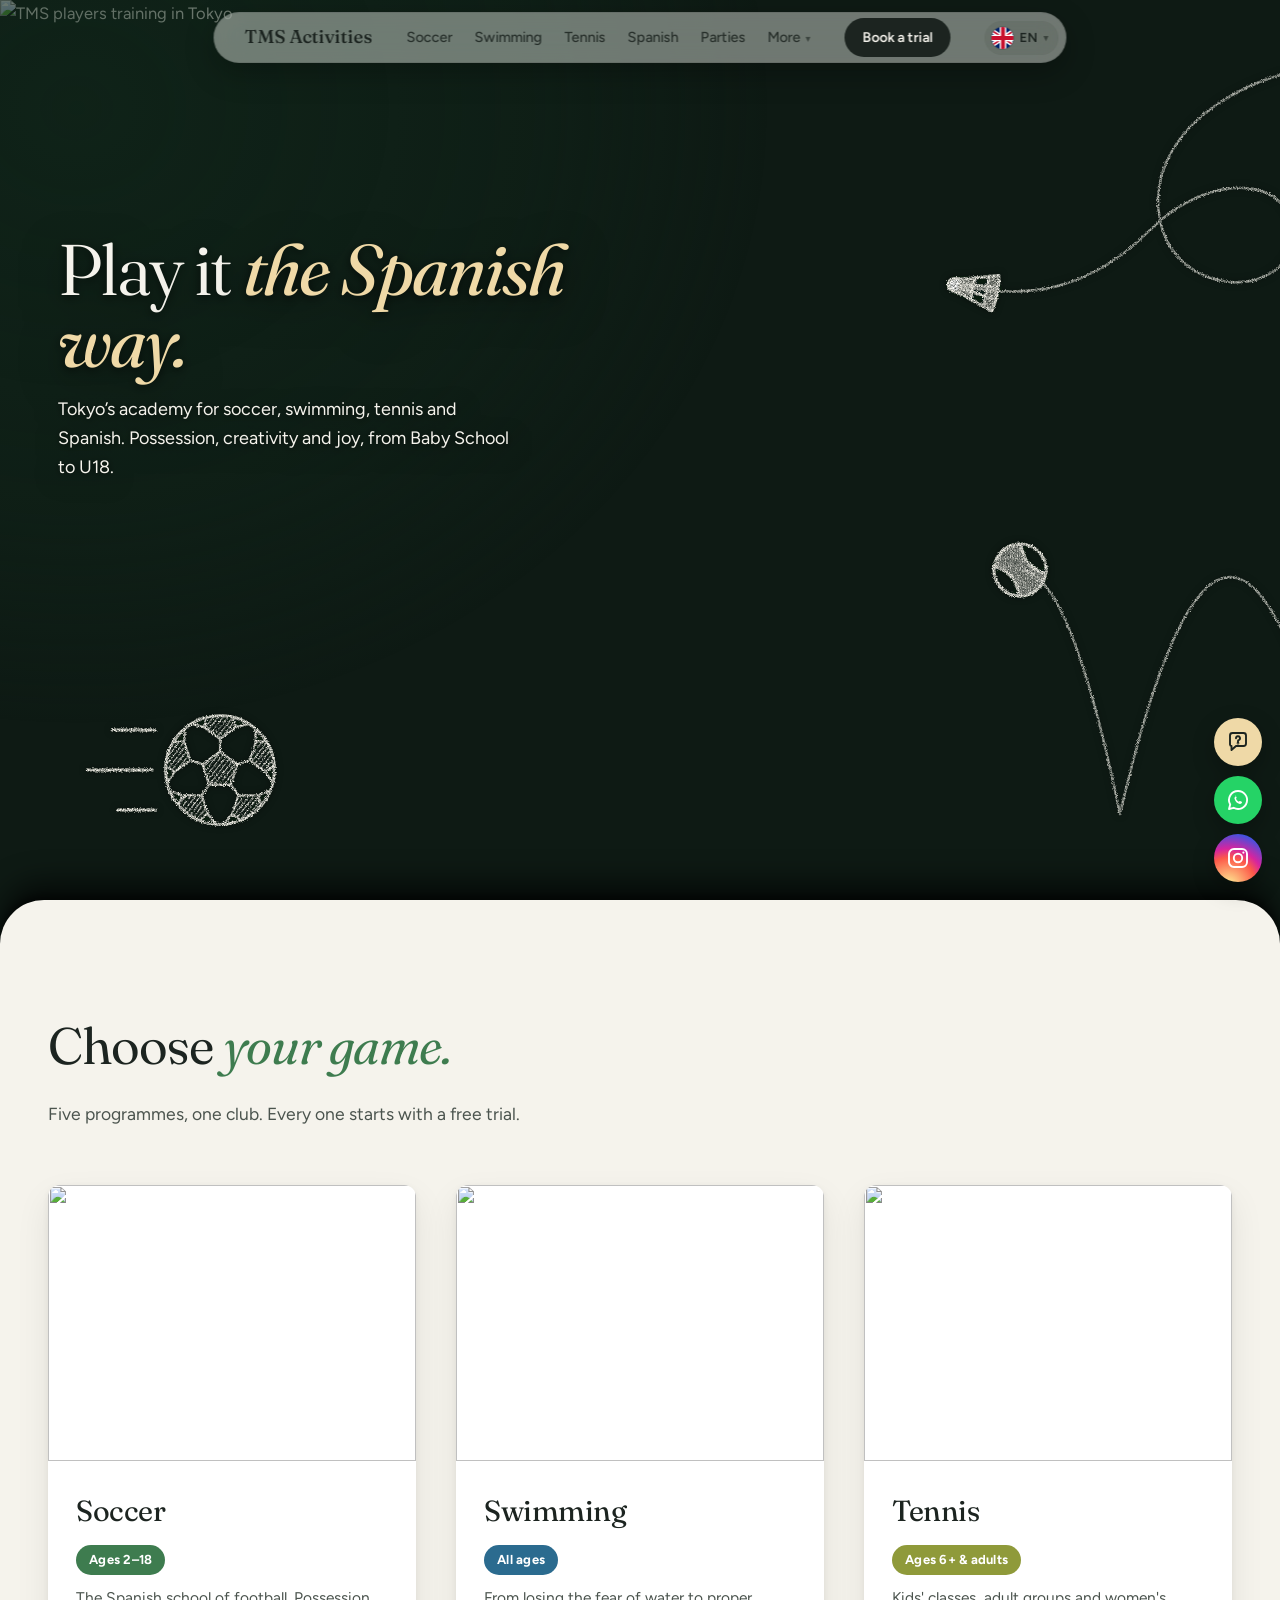
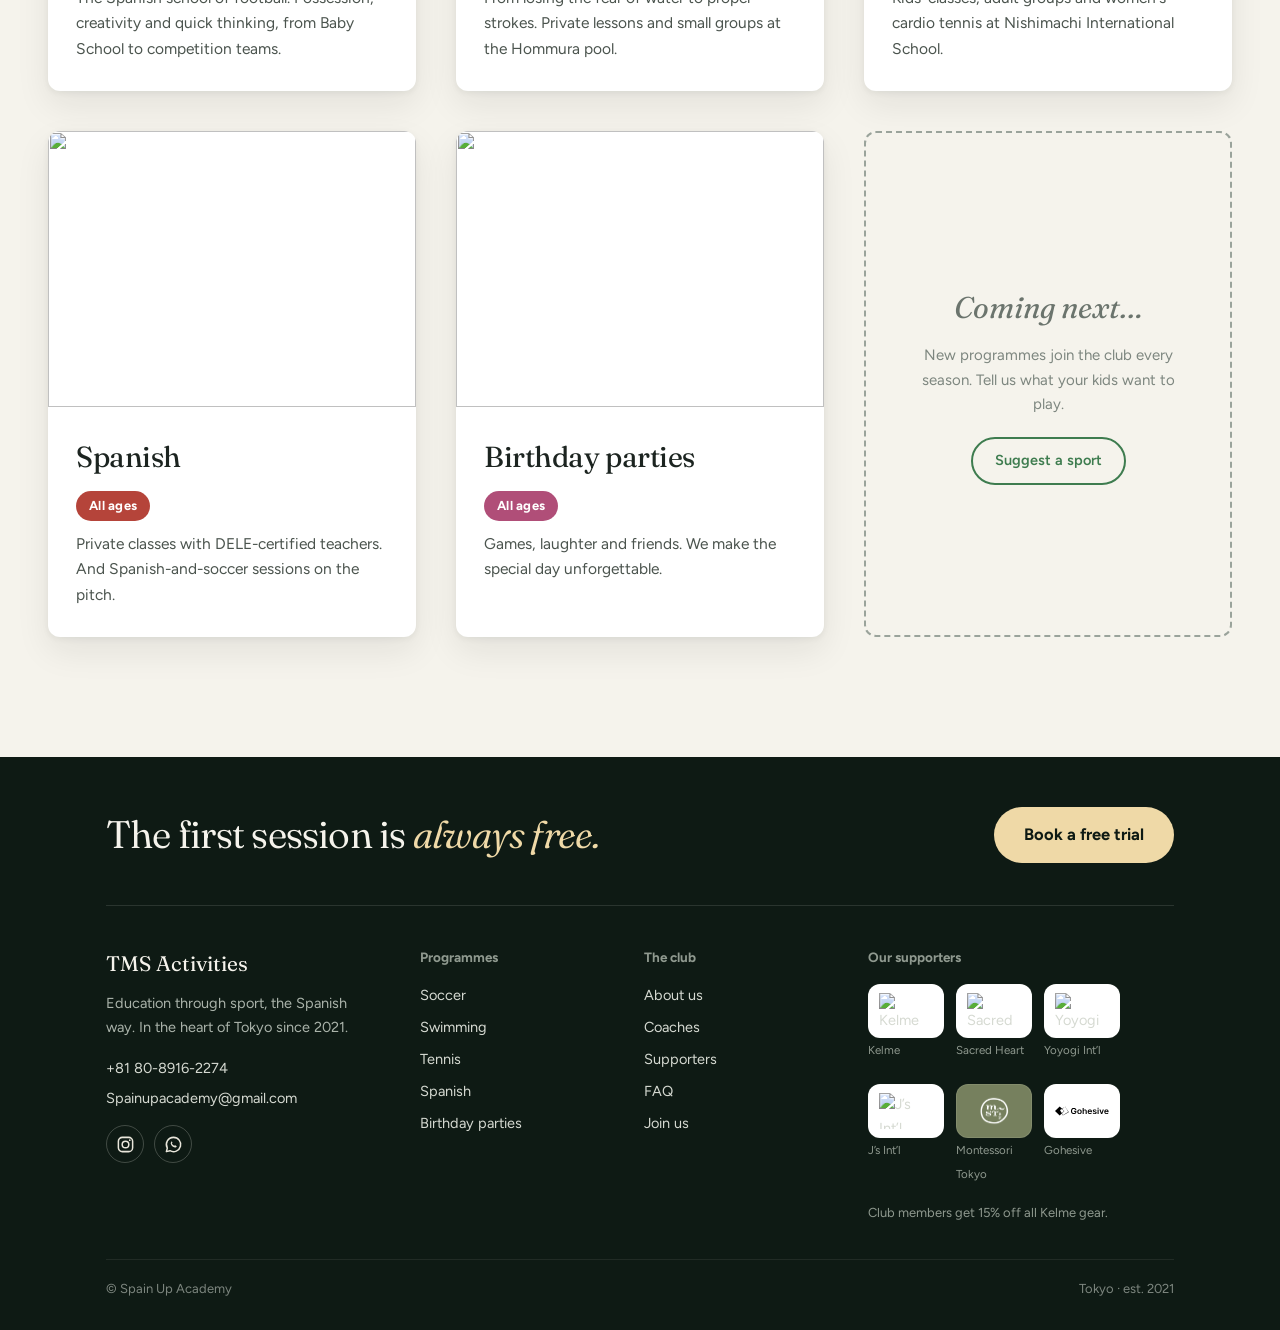
==== index.html @ 6b867cc1 "Past clubs on desktop" ====
<!doctype html>
<html lang="en">
<head>
<meta charset="utf-8">
<meta name="viewport" content="width=device-width, initial-scale=1">
<title>C · Floodlights · TMS Activities</title>
<link rel="preconnect" href="https://fonts.gstatic.com" crossorigin>
<link href="https://fonts.googleapis.com/css2?family=Fraunces:ital,opsz,wght@0,9..144,300..700;1,9..144,300..700&family=Figtree:wght@400;500;600;700&family=Caveat:wght@600&display=block" rel="stylesheet">
<link rel="stylesheet" href="site.css?v=c9cedaaf">
<script src="lite.js?v=ae5314a7"></script>
<script>try{if((localStorage.getItem("lang")||"en")!=="en"){document.documentElement.classList.add("lang-wait");setTimeout(function(){document.documentElement.classList.remove("lang-wait")},2000)}}catch(e){}</script>
<style>
  :root {
    --night: #0E1A14;
    --chalk: #F5F3EC;
    --flood: #EFD9A7;
    --grass: #3E7C4F;
  }
  * { box-sizing: border-box; margin: 0; }
  body { background: var(--night); color: var(--chalk); font: 16.5px/1.65 "Figtree", sans-serif; }
  img { display: block; max-width: 100%; }
  .serif { font-family: "Fraunces", serif; font-optical-sizing: auto; font-weight: 380; letter-spacing: -.015em; }

  header {
    position: fixed; top: 12px; left: 50%; transform: translateX(-50%); z-index: 60;
    width: auto; max-width: calc(100% - 28px);
    display: flex; align-items: center; gap: 34px; flex-wrap: nowrap; white-space: nowrap;
    padding: 5px 7px 5px 30px;
    background: rgba(250,249,245,.42);
    -webkit-backdrop-filter: blur(16px) saturate(1.25);
    backdrop-filter: blur(16px) saturate(1.25);
    border: 1px solid rgba(20,25,22,.1);
    border-radius: 999px;
    box-shadow: 0 10px 30px rgba(0,0,0,.28);
  }
  .word { font-family: "Fraunces", serif; font-size: 18.5px; font-weight: 500; color: #1C2420; white-space: nowrap; }
  nav { margin-left: auto; display: flex; gap: 22px; font-size: 14.5px; font-weight: 500; }   /* same spacing as the pill on the other pages */
  nav a { color: #1C2420; text-decoration: none; opacity: .85; }
  nav a:hover { opacity: 1; border-bottom: 1px solid var(--flood); }
  .join { color: var(--chalk); background: #1C2420; text-decoration: none; font-weight: 600; font-size: 14px; padding: 8px 18px; border-radius: 999px; }

  .hero { position: sticky; top: 0; height: 100svh; overflow: hidden; z-index: 0; }
  .hero img { width: 100%; height: 100%; object-fit: cover; object-position: 50% 100%; }
  .hero > img, .heroChalk { -webkit-user-drag: none; user-select: none; -webkit-user-select: none; }
  .playword { display: inline-block; cursor: pointer; -webkit-user-select: none; user-select: none; text-decoration: underline wavy rgba(245,243,236,0); text-decoration-thickness: 2px; text-underline-offset: .14em; transition: text-decoration-color .25s; }
  .playword:hover { text-decoration-color: rgba(245,243,236,.6); }
  .playword:hover { animation: pwig .55s ease-in-out; }
  @keyframes pwig { 25% { transform: rotate(-4deg) translateY(-2px); } 60% { transform: rotate(3deg); } 100% { transform: none; } }
  .playword.hint { animation: pwig .55s ease-in-out, pline 1.6s ease; }   /* once after load: "I'm clickable" */
  @keyframes pline { 0%, 100% { text-decoration-color: rgba(245,243,236,0); } 20%, 70% { text-decoration-color: rgba(245,243,236,.7); } }
  @media (prefers-reduced-motion: reduce) { .playword:hover, .playword.hint { animation: none; } }
  .hero::after { content: ""; position: absolute; inset: 0; pointer-events: none; background:
    radial-gradient(ellipse 75% 95% at 6% 12%, rgba(16,38,26,.72) 0%, rgba(16,38,26,.4) 48%, rgba(16,38,26,0) 72%); }

  .heroText { position: absolute; z-index: 2; left: clamp(24px, 4.5vw, 60px); top: 26vh; max-width: 620px; }
  .hero h1 { font-size: clamp(42px, 5.6vw, 86px); line-height: 1.0; font-weight: 350; letter-spacing: -.028em; text-shadow: 0 2px 10px rgba(0,0,0,.6), 0 10px 40px rgba(0,0,0,.5); }
  .hero h1 em { font-style: italic; font-weight: 420; color: var(--flood); }
  .hero .deck { margin-top: 18px; max-width: 38ch; font-size: 18px; line-height: 1.6; color: #f5f3ec; text-wrap: pretty; text-shadow: 0 1px 6px rgba(0,0,0,.65), 0 6px 24px rgba(0,0,0,.5); }
  @media (max-width: 700px) { .heroText { max-width: 88vw; } }
  /* phones only see the middle slice of the hero board, so the three chalk objects move into it, a bit smaller */
  @media (max-width: 700px) {
    .heroChalk .hcS { transform: translate(830px, 160px) scale(.6) translate(-1270px, -210px); }
    .heroChalk .hcT { transform: translate(800px, 610px) scale(.75) translate(-1100px, -570px); }
    .heroChalk .hcF { transform: translate(610px, 790px) scale(.7) translate(-300px, -770px); }
  }

  /* hero: chalk sports drawn in on page load - shuttle swirls in, tennis ball bounces, football rolls */
  .heroChalk { position: absolute; inset: 0; z-index: 1; width: 100%; height: 100%; pointer-events: none; }
  .heroChalk .s, .heroChalk .ht { fill: none; stroke: #F3F1E8; stroke-width: 3; stroke-linecap: round; stroke-linejoin: round; }
  .heroChalk .ht { stroke-width: 2.4; stroke-dasharray: 1; stroke-dashoffset: 1; }
  .heroChalk .ht.go {
    animation: hdraw var(--dur) cubic-bezier(.3,0,.4,1) var(--del) forwards,
               hsettle 1.2s ease calc(var(--del) + var(--dur) + .5s) forwards;
  }
  .heroChalk .ht.stay { animation: hdraw var(--dur) cubic-bezier(.3,0,.4,1) var(--del) forwards; }
  .heroChalk .ht.blip { animation: hdraw .25s ease-out var(--del) forwards, hgone .6s ease calc(var(--del) + .5s) forwards; }
  .heroChalk .ht.sset { animation: hsettle 1.2s ease 2.4s forwards; }
  .heroChalk .ht.late { animation: hsettle 1.2s ease 3.1s forwards; }
  .heroChalk .roll { transform: translate(-120px, 770px) rotate(-445deg) scale(1.6); animation: hroll 1.9s 1.3s forwards; }
  .heroChalk .rollx { transform: translate(-120px, 770px); animation: hrollx 1.9s 1.3s forwards; }
  .heroChalk .speed { transform-origin: -64px 0; transform: scaleX(1.5); animation: hspeed 1.9s 1.3s forwards; }
  @keyframes hrollx {
    0%   { transform: translate(-120px, 770px); animation-timing-function: cubic-bezier(.15,.6,.35,1); }
    62%  { transform: translate(312px, 770px); animation-timing-function: ease-in-out; }
    80%  { transform: translate(296px, 770px); animation-timing-function: ease-in-out; }
    100% { transform: translate(300px, 770px); }
  }
  @keyframes hspeed {
    0%   { transform: scaleX(1.5); opacity: 1; animation-timing-function: cubic-bezier(.15,.6,.35,1); }
    62%  { transform: scaleX(.42); }
    71%  { transform: scaleX(.3); opacity: .55; }
    100% { transform: scaleX(.55); opacity: 1; }
  }
  /* decelerates like friction, overshoots a few px, rocks back to rest */
  @keyframes hroll {
    0%   { transform: translate(-120px, 770px) rotate(-445deg) scale(1.6); animation-timing-function: cubic-bezier(.15,.6,.35,1); }
    62%  { transform: translate(312px, 770px) rotate(13deg) scale(1.6); animation-timing-function: ease-in-out; }
    80%  { transform: translate(296px, 770px) rotate(-4deg) scale(1.6); animation-timing-function: ease-in-out; }
    100% { transform: translate(300px, 770px) rotate(0deg) scale(1.6); }
  }
  @keyframes hdraw { to { stroke-dashoffset: 0; } }
  @keyframes hsettle { to { opacity: .7; } }
  @keyframes hgone { to { opacity: 0; } }
  @media (prefers-reduced-motion: reduce) {
    .heroChalk .ht { animation: none !important; stroke-dashoffset: 0; opacity: .7; }
    .heroChalk .ht.blip { opacity: 0; }
    .heroChalk .roll { animation: none; transform: translate(300px, 770px) scale(1.6); }
    .heroChalk .rollx { animation: none; transform: translate(300px, 770px); }
    .heroChalk .speed { animation: none; transform: scaleX(.55); }
  }
  /* weak devices (lite.js): same still versions */
  html.lite .heroChalk .ht { animation: none !important; stroke-dashoffset: 0; opacity: .7; }
  html.lite .heroChalk .ht.blip { opacity: 0; }
  html.lite .heroChalk .roll { animation: none; transform: translate(300px, 770px) scale(1.6); }
  html.lite .heroChalk .rollx { animation: none; transform: translate(300px, 770px); }
  html.lite .heroChalk .speed { animation: none; transform: scaleX(.55); }


  /* activity cards - light sheet sliding over the fixed hero */
  .games {
    position: relative; z-index: 1;
    background: var(--chalk); color: #1C2420;
    border-radius: clamp(22px, 4vw, 44px) clamp(22px, 4vw, 44px) 0 0;
    box-shadow: 0 -4px 10px rgba(0,0,0,.55), 0 -18px 28px rgba(0,0,0,.6);
  }
  .games-inner { max-width: 1280px; margin: 0 auto; padding: 104px 48px 120px; }
  .games h2 { font-family: "Fraunces", serif; font-weight: 380; font-size: clamp(32px, 4vw, 52px); letter-spacing: -.02em; }
  .games h2 em { font-style: italic; color: var(--grass); }
  .games .lede { margin-top: 12px; color: #4b544e; max-width: 56ch; font-size: 17.5px; }
  .grid { display: grid; grid-template-columns: repeat(3, 1fr); gap: 40px; margin-top: 56px; }

  .tile {
    --c: var(--grass);
    background: #fff; border-radius: 12px; overflow: hidden;
    text-decoration: none; color: inherit; display: flex; flex-direction: column;
    box-shadow: 0 2px 6px rgba(20,30,24,.06), 0 14px 34px rgba(20,30,24,.08);
    opacity: 0; transform: translateY(26px) rotate(var(--tilt, 0deg));
    transition: opacity .8s cubic-bezier(.22,.8,.3,1), transform .8s cubic-bezier(.22,.8,.3,1),
                box-shadow .35s ease;
  }
  .tile.in { opacity: 1; transform: rotate(var(--tilt, 0deg)); }
  .tile.in:hover, .tile.in:focus-visible { transform: rotate(0deg); }
  .grid .tile:nth-child(1) { --tilt: -1.1deg; }
  .grid .tile:nth-child(2) { --tilt: .9deg; }
  .grid .tile:nth-child(3) { --tilt: -.7deg; }
  .grid .tile:nth-child(4) { --tilt: 1.2deg; }
  .grid .tile:nth-child(5) { --tilt: -.9deg; }
  .grid .tile:nth-child(6) { --tilt: .8deg; }
  .tile:hover { box-shadow: 0 4px 10px rgba(20,30,24,.08), 0 24px 54px rgba(20,30,24,.14); }
  .ph { position: relative; aspect-ratio: 4/3; overflow: hidden; }
  .ph img.bg { position: absolute; inset: 0; width: 100%; height: 100%; object-fit: cover; transition: transform .6s ease; }
  .tile:hover .ph img.bg { transform: scale(1.045); }
  .body { padding: 26px 28px 30px; display: flex; flex-direction: column; align-items: flex-start; gap: 10px; }
  .body h3 { font-family: "Fraunces", serif; font-weight: 420; font-size: 29px; letter-spacing: -.015em; }
  .pill { font-size: 13px; font-weight: 700; letter-spacing: .02em; color: #fff; background: var(--c); border-radius: 999px; padding: 4px 13px; }
  .body p { color: #4b544e; font-size: 15.5px; }

  .t-soccer { --c: var(--grass); }
  .t-swim { --c: #2B6B8F; }
  .t-tennis { --c: #8F9A3A; }
  .t-spanish { --c: #B5443A; }
  .t-party { --c: #B04E78; }

  .fx { position: absolute; inset: 0; z-index: 2; pointer-events: none; opacity: 0; transition: opacity .45s ease; }
  .tile:hover .fx, .tile:focus-visible .fx { opacity: 1; }

  /* chalk board: a coach's chalk drawing itself over a dimmed photo */
  .fx-chalk { background: rgba(14,28,20,.52); }
  .tile:hover .ph img.bg { filter: saturate(.35) brightness(.85); }
  .ph img.bg { transition: transform .6s ease, filter .5s ease; }
  .fx-chalk svg { position: absolute; inset: 0; width: 100%; height: 100%; overflow: visible; }
  .fx-chalk .d {
    fill: none; stroke: #F3F1E8; stroke-width: 3.2; stroke-linecap: round; stroke-linejoin: round;
    stroke-dasharray: 1; stroke-dashoffset: 1; opacity: 0;
    transition: stroke-dashoffset 0s .45s, opacity 0s .45s;   /* reset only after the layer has faded */
  }
  .fx-chalk .d.net { stroke-width: 5; }
  .fx-chalk .w {
    fill: #F3F1E8; font-family: "Caveat", cursive; font-weight: 600;
    clip-path: inset(-20% 100% -20% 0); transition: clip-path 0s .45s;
  }
  .tile:hover .fx-chalk .d, .tile:focus-visible .fx-chalk .d {
    stroke-dashoffset: 0; opacity: 1;
    transition: stroke-dashoffset var(--dur, .6s) cubic-bezier(.55,.1,.45,1) var(--del, 0s), opacity 0s var(--del, 0s);
  }
  .tile:hover .fx-chalk .w, .tile:focus-visible .fx-chalk .w {
    clip-path: inset(-20% 0 -20% 0);
    transition: clip-path var(--dur, .8s) cubic-bezier(.4,0,.6,1) var(--del, 0s);
  }

  /* after drawing: balloons bob, candle flames flicker */
  .fx-chalk .bob, .fx-chalk .flame { transform-box: fill-box; }
  .tile:hover .fx-chalk .bob { animation: bob 2.4s ease-in-out var(--del, 0s) infinite alternate; }
  .fx-chalk .flame { transform-origin: 50% 100%; }
  .tile:hover .fx-chalk .flame { animation: flicker .32s ease-in-out var(--del, 0s) infinite alternate; }
  @keyframes bob { from { transform: translateY(0) rotate(-2deg); } to { transform: translateY(-12px) rotate(2deg); } }
  @keyframes flicker { from { transform: scale(1, 1) skewX(-4deg); } to { transform: scale(.85, 1.12) skewX(4deg); } }

  /* coming next: dotted placeholder */
  .tile.next {
    background: transparent; box-shadow: none;
    border: 2.5px dashed #9aa39b; border-radius: 12px;
    display: grid; place-items: center; text-align: center; min-height: 320px;
  }
  .tile.next .inner { padding: 32px; }
  .tile.next h3 { font-family: "Fraunces", serif; font-style: italic; font-weight: 400; font-size: 30px; color: #6b746d; }
  .tile.next p { margin-top: 10px; font-size: 15px; color: #7d867f; max-width: 26ch; }
  .tile.next:hover { border-color: var(--grass); }
  .tile.next:hover h3 { color: var(--grass); }
  /* on hover, chalk-drawn kit from other sports tumbles in until the card is full (card colour unchanged) */
  .tile.next { position: relative; overflow: hidden; }
  .tile.next:focus-within { border-color: var(--grass); }
  .tile.next .inner { position: relative; z-index: 1; border-radius: 18px; transition: background .45s ease; }
  .tile.next:hover .inner, .tile.next:focus-within .inner { background: radial-gradient(closest-side, rgba(245,243,236,.95) 60%, rgba(245,243,236,0)); }
  .tile.next:focus-within h3 { color: var(--grass); }
  .pile { position: absolute; inset: 0; pointer-events: none; }
  .toy {
    position: absolute; width: 58px; height: 58px; margin-left: -6px;
    fill: none; stroke: #6b746d; stroke-width: 2.8; stroke-linecap: round; stroke-linejoin: round;
    opacity: 0; transform: translateY(-760px) rotate(calc(var(--r) * -4));
    transition: opacity .2s ease, transform 0s .25s;
  }
  .tile.next:hover .toy, .tile.next:focus-within .toy {
    opacity: .45; transform: translateY(0) rotate(var(--r));
    transition: opacity .15s ease var(--d), transform .8s cubic-bezier(.34,1.25,.55,1) var(--d);
  }
  a.suggest {
    display: inline-block; margin-top: 20px; padding: 10px 22px; border-radius: 999px;
    border: 2px solid var(--grass); color: var(--grass); background: var(--chalk);
    font-weight: 600; font-size: 14.5px; text-decoration: none;
    transition: background .2s ease, color .2s ease;
  }
  a.suggest:hover, a.suggest:focus-visible { background: var(--grass); color: #fff; }
  footer span:last-child { margin-left: auto; }

  @media (max-width: 980px) { .grid { grid-template-columns: 1fr 1fr; gap: 28px; } }
  @media (max-width: 620px) {
    .grid { grid-template-columns: 1fr; }
    .games-inner { padding: 64px 24px 72px; }
    nav { display: none; }
    header { padding: 18px 24px; }
    .hero h1 { padding: 0 24px; }
  }
  @media (prefers-reduced-motion: reduce) {
    .tile, .fx, .ph img.bg { transition: none; }
    .tile { opacity: 1; transform: none; }
    .fx-chalk .d, .fx-chalk .w { transition: none !important; }
    .toy { transition: opacity .2s ease !important; transform: rotate(var(--r)) !important; }
    .fx-chalk .bob, .fx-chalk .flame { animation: none !important; }
  }
  /* weak devices (lite.js): same still versions */
  html.lite .tile, html.lite .fx, html.lite .ph img.bg { transition: none; }
  html.lite .tile { opacity: 1; transform: none; }
  html.lite .fx-chalk .d, html.lite .fx-chalk .w { transition: none !important; }
  html.lite .toy { transition: opacity .2s ease !important; transform: rotate(var(--r)) !important; }
  html.lite .fx-chalk .bob, html.lite .fx-chalk .flame { animation: none !important; }

</style>
<script>
(function(){try{
  var c = sessionStorage.getItem('ptColor');
  if (c && !matchMedia('(prefers-reduced-motion: reduce)').matches) {
    sessionStorage.removeItem('ptColor');
    var st = document.createElement('style'); st.id = 'pt-cover-style';
    st.textContent = 'html.pt-cover::before{content:\'\';position:fixed;inset:0;background:' + c +
      ';z-index:300;pointer-events:none;opacity:1;transition:opacity .65s ease}html.pt-cover.pt-reveal::before{opacity:0}';
    document.head.appendChild(st);
    document.documentElement.classList.add('pt-cover');
  } else { sessionStorage.removeItem('ptColor'); }
  if (sessionStorage.getItem('ptFade')) { sessionStorage.removeItem('ptFade');
    var f2 = document.createElement('style'); f2.id = 'pt-fade-style';
    f2.textContent = 'html.pt-fade .hero>*{opacity:0}';
    document.head.appendChild(f2); document.documentElement.classList.add('pt-fade'); }
}catch(e){}})();
</script>
<style>
  @media (max-width: 980px) {
    header { gap: 10px; padding: 5px 6px 5px 16px; }
    .word { font-size: 16.5px; }
    .join { padding: 8px 14px; font-size: 13px; }
  }
</style>
<script>addEventListener("pageswap",function(e){if(e.viewTransition&&sessionStorage.getItem("ptColor"))e.viewTransition.skipTransition()});addEventListener("pagereveal",function(e){if(e.viewTransition&&/pt-(fade|cover)/.test(document.documentElement.className))e.viewTransition.skipTransition()})</script>
</head>
<body>
<svg width="0" height="0" style="position:absolute" aria-hidden="true">
  <filter id="chalk" filterUnits="userSpaceOnUse" x="-20" y="-20" width="440" height="340">
    <feTurbulence type="fractalNoise" baseFrequency=".9" numOctaves="2" seed="3" result="wob"/>
    <feDisplacementMap in="SourceGraphic" in2="wob" scale="3" xChannelSelector="R" yChannelSelector="G" result="line"/>
    <feTurbulence type="fractalNoise" baseFrequency="1.6" numOctaves="1" seed="9" result="grain"/>
    <feColorMatrix in="grain" type="matrix" values="0 0 0 0 0  0 0 0 0 0  0 0 0 0 0  0 0 0 -2.2 1.75" result="grainA"/>
    <feComposite in="line" in2="grainA" operator="in"/>
  </filter>
</svg>

<header>
  <span class="word">TMS Activities</span>
  <nav>
    <a href="soccer.html">Soccer</a><a href="swimming.html">Swimming</a><a href="tennis.html">Tennis</a><a href="spanish.html">Spanish</a><a href="parties.html">Parties</a><details class="pastclubs m-only"><summary>Past clubs</summary><p>We sometimes run shorter clubs on request and open them to everyone. Happy to run one again if there’s interest, or if your child wants to try something new, tell us!</p><button type="button" class="suggest">Suggest a club</button></details><hr class="m-only"><div class="navgroup" tabindex="0">
      <button class="glabel" type="button">More</button>
      <div class="menu"><div>
        <a href="about.html">About us</a>
        <a href="coaches.html">Coaches</a>
        <a href="supporters.html">Supporters</a>
        <a href="faq.html">FAQ</a><details class="pastclubs d-only"><summary>Past clubs</summary><p>We sometimes run shorter clubs on request and open them to everyone. Happy to run one again if there’s interest, or if your child wants to try something new, tell us!</p><button type="button" class="suggest">Suggest a club</button></details>
      </div></div>
    </div>
  <a class="msignup m-only" href="join.html">Sign up</a></nav>
  <a class="join" href="join.html">Book a trial</a>
  <div class="langpick"><button type="button" aria-haspopup="true" aria-expanded="false" aria-label="Language"><span class="flag"><svg viewBox="0 0 60 40"><clipPath id="lgUk"><path d="M0 0h60v40H0z"/></clipPath><g clip-path="url(#lgUk)"><path d="M0 0h60v40H0z" fill="#012169"/><path d="M0 0l60 40M60 0L0 40" stroke="#fff" stroke-width="8"/><path d="M0 0l60 40M60 0L0 40" stroke="#C8102E" stroke-width="3"/><path d="M30 0v40M0 20h60" stroke="#fff" stroke-width="12"/><path d="M30 0v40M0 20h60" stroke="#C8102E" stroke-width="7"/></g></svg></span><span class="code">EN</span></button><ul><li><button type="button" data-lang="en"><span class="flag"><svg viewBox="0 0 60 40"><clipPath id="lgUk"><path d="M0 0h60v40H0z"/></clipPath><g clip-path="url(#lgUk)"><path d="M0 0h60v40H0z" fill="#012169"/><path d="M0 0l60 40M60 0L0 40" stroke="#fff" stroke-width="8"/><path d="M0 0l60 40M60 0L0 40" stroke="#C8102E" stroke-width="3"/><path d="M30 0v40M0 20h60" stroke="#fff" stroke-width="12"/><path d="M30 0v40M0 20h60" stroke="#C8102E" stroke-width="7"/></g></svg></span>English</button></li><li><button type="button" data-lang="ja"><span class="flag"><svg viewBox="0 0 60 40"><path d="M0 0h60v40H0z" fill="#fff"/><circle cx="30" cy="20" r="11" fill="#BC002D"/></svg></span>日本語</button></li><li><button type="button" data-lang="es"><span class="flag"><svg viewBox="0 0 60 40"><path d="M0 0h60v40H0z" fill="#AA151B"/><path d="M0 10h60v20H0z" fill="#F1BF00"/></svg></span>Español</button></li></ul></div>
  <button class="navtoggle" type="button" aria-label="Open menu">Menu</button>
</header>

<section class="hero">
  <img src="https://tmsactivities.jp/wp-content/uploads/2025/05/WhatsApp-Image-2025-05-18-at-11.03.35.jpeg" alt="TMS players training in Tokyo" draggable="false">
  <svg class="heroChalk" viewBox="0 0 1440 900" preserveAspectRatio="xMidYMid slice" aria-hidden="true">
    <defs>
      <filter id="chalkHero" filterUnits="userSpaceOnUse" x="0" y="0" width="1440" height="900">
        <feTurbulence type="fractalNoise" baseFrequency=".8" numOctaves="2" seed="4" result="wob"/>
        <feDisplacementMap in="SourceGraphic" in2="wob" scale="3.5" xChannelSelector="R" yChannelSelector="G" result="line"/>
        <feTurbulence type="fractalNoise" baseFrequency="1.4" numOctaves="1" seed="11" result="grain"/>
        <feColorMatrix in="grain" type="matrix" values="0 0 0 0 0  0 0 0 0 0  0 0 0 0 0  0 0 0 -2 1.7" result="grainA"/>
        <feComposite in="line" in2="grainA" operator="in" result="chalk"/>
        <feGaussianBlur in="SourceAlpha" stdDeviation="3" result="soft"/>
        <feFlood flood-color="#0E1A14" flood-opacity=".55"/>
        <feComposite in2="soft" operator="in" result="shade"/>
        <feMerge><feMergeNode in="shade"/><feMergeNode in="chalk"/></feMerge>
      </filter>
      <pattern id="hHatch" width="2.4" height="2.4" patternUnits="userSpaceOnUse" patternTransform="rotate(38)">
        <line x1="0" y1="0" x2="0" y2="2.4" stroke="#F3F1E8" stroke-width="1.3"/>
      </pattern>
    </defs>
    <g filter="url(#chalkHero)">
      <g class="hcS"><!-- shuttlecock: swirls in on a looping line, cork first -->
      <!-- trail drawn on the same SMIL clock as the shuttle so it can never run ahead of it -->
      <path id="hShuttle" class="ht sset" pathLength="1"
        d="M1500 70 C1360 40 1220 120 1240 220 C1256 300 1370 300 1372 236 C1374 176 1290 170 1230 230 C1170 290 1110 300 1040 286">
        <animate attributeName="stroke-dashoffset" begin=".3s" dur="1.6s" fill="freeze" values="1;0" keyTimes="0;1" calcMode="spline" keySplines=".3 0 .4 1"/>
      </path>
      <g id="hShuttleObj" opacity="0">
        <set attributeName="opacity" to="1" begin=".3s" fill="freeze"/>
        <animateMotion dur="1.6s" begin=".3s" fill="freeze" rotate="auto" calcMode="spline" keyPoints="0;1" keyTimes="0;1" keySplines=".3 0 .4 1"><mpath href="#hShuttle"/></animateMotion>
        <!-- skirt shaded, with a see-through band strip across it -->
        <mask id="hShuttleMask" maskUnits="userSpaceOnUse" x="-42" y="-22" width="46" height="44">
          <rect x="-42" y="-22" width="46" height="44" fill="#fff"/>
          <rect x="-27" y="-22" width="14" height="44" fill="#000"/>
        </mask>
        <g mask="url(#hShuttleMask)">
          <path d="M0 -7 L-36 -18 Q-40 0 -36 18 L0 7 Z" fill="url(#hHatch)"/>
          <path d="M0 -7 L-36 -18 Q-40 0 -36 18 L0 7 Z" fill="#F3F1E8" fill-opacity=".3"/>
        </g>
        <path d="M-1 -8 Q13 -8 13 0 Q13 8 -1 8 Z" fill="#FFFFFF"/>
        <path d="M0 -7 Q12 -7 12 0 Q12 7 0 7 Z" fill="#FFFFFF" stroke="#FFFFFF" stroke-width="2"/>
        <path class="s" d="M0 -7 Q12 -7 12 0 Q12 7 0 7 Z M0 -7 L-36 -18 M0 7 L-36 18 M-36 -18 Q-40 0 -36 18 M0 -2 L-36 -6 M0 2 L-36 6 M-13 -11 L-13 11 M-27 -15.3 L-27 15.3"/>
      </g></g>

      <g class="hcT"><!-- tennis ball: bounces in from the bottom right in big arcs, freezes at the top of the last one.
           Timed per segment: speeds up falling into each bounce, slows rising to each peak. Trail is drawn in step. -->
      <path id="hTennis" class="ht late" pathLength="1"
        d="M1540 420 Q1480 400 1420 814 Q1310 340 1200 814 Q1150 570 1100 570">
        <animate attributeName="stroke-dashoffset" begin=".8s" dur="1.8s" fill="freeze" values="1.0000;0.6563;0.4380;0.2196;0.0000" keyTimes="0;.24;.5;.74;1" calcMode="spline" keySplines=".42 0 .9 .55;.1 .45 .58 1;.42 0 .9 .55;.1 .45 .58 1"/>
      </path>
      <g id="hTennisObj" opacity="0">
        <set attributeName="opacity" to="1" begin=".8s" fill="freeze"/>
        <animateMotion dur="1.8s" begin=".8s" fill="freeze" keyPoints="0.0000;0.3437;0.5620;0.7804;1.0000" keyTimes="0;.24;.5;.74;1" calcMode="spline" keySplines=".42 0 .9 .55;.1 .45 .58 1;.42 0 .9 .55;.1 .45 .58 1"><mpath href="#hTennis"/></animateMotion>
        <g class="spin">
          <animateTransform attributeName="transform" type="rotate" from="0" to="-760" dur="1.8s" begin=".8s" fill="freeze" calcMode="spline" keyTimes="0;1" keySplines=".2 .5 .5 1"/>
          <!-- shade the middle band only; the two side panels outside the seams stay see-through -->
          <mask id="hTennisMask" maskUnits="userSpaceOnUse" x="-30" y="-30" width="60" height="60">
            <circle r="27" fill="#fff"/>
            <path d="M-17 -19 Q-5 0 -17 19 A26 26 0 0 1 -17 -19 Z M17 -19 Q5 0 17 19 A26 26 0 0 0 17 -19 Z" fill="#000"/>
          </mask>
          <g mask="url(#hTennisMask)">
            <circle r="26" fill="url(#hHatch)"/>
            <circle r="26" fill="#F3F1E8" fill-opacity=".4"/>
          </g>
          <circle class="s" r="26"/>
          <path class="s" d="M-17 -19 Q-5 0 -17 19 M17 -19 Q5 0 17 19"/>
        </g>
      </g></g>

      <g class="hcF"><!-- football: rolls in from the bottom left, overshoots a touch and rocks back to rest; speed lines stay behind it -->
      <clipPath id="hBallClip"><circle r="34"/></clipPath>
      <!-- speed lines ride with the ball: long while it's fast, shrinking as it slows, short once it rests -->
      <g class="rollx">
        <g class="speed">
          <path class="s" d="M-64 -40 h-80 M-70 0 h-120 M-64 40 h-70"/>
        </g>
      </g>
      <g class="roll">
        <!-- chalk ball like a blackboard sketch: pentagons shaded in, hexagons left open -->
        <g clip-path="url(#hBallClip)">
          <path d="M0.0 -11.5 L10.9 -3.6 L6.8 9.3 L-6.8 9.3 L-10.9 -3.6 Z M0.0 -19.5 L-10.0 -26.8 L-6.2 -38.5 L6.2 -38.5 L10.0 -26.8 Z M18.5 -6.0 L22.4 -17.8 L34.7 -17.8 L38.5 -6.0 L28.5 1.2 Z M11.5 15.8 L23.8 15.8 L27.6 27.5 L17.6 34.8 L7.6 27.5 Z M-11.5 15.8 L-7.6 27.5 L-17.6 34.8 L-27.6 27.5 L-23.8 15.8 Z M-18.5 -6.0 L-28.5 1.2 L-38.5 -6.0 L-34.7 -17.8 L-22.4 -17.8 Z" fill="url(#hHatch)"/>
          <path d="M0.0 -11.5 L10.9 -3.6 L6.8 9.3 L-6.8 9.3 L-10.9 -3.6 Z M0.0 -19.5 L-10.0 -26.8 L-6.2 -38.5 L6.2 -38.5 L10.0 -26.8 Z M18.5 -6.0 L22.4 -17.8 L34.7 -17.8 L38.5 -6.0 L28.5 1.2 Z M11.5 15.8 L23.8 15.8 L27.6 27.5 L17.6 34.8 L7.6 27.5 Z M-11.5 15.8 L-7.6 27.5 L-17.6 34.8 L-27.6 27.5 L-23.8 15.8 Z M-18.5 -6.0 L-28.5 1.2 L-38.5 -6.0 L-34.7 -17.8 L-22.4 -17.8 Z" fill="#F3F1E8" fill-opacity=".5" class="s" style="stroke-width:1.3"/>
          <path class="s" style="stroke-width:1.3" d="M0.0 -11.5 L0.0 -19.5 M10.9 -3.6 L18.5 -6.0 M6.8 9.3 L11.5 15.8 M-6.8 9.3 L-11.5 15.8 M-10.9 -3.6 L-18.5 -6.0 M10.0 -26.8 L21.7 -29.9 M22.4 -17.8 L21.7 -29.9 M28.5 1.2 L35.2 11.4 M23.8 15.8 L35.2 11.4 M7.6 27.5 L0.0 37.0 M-7.6 27.5 L0.0 37.0 M-23.8 15.8 L-35.2 11.4 M-28.5 1.2 L-35.2 11.4 M-22.4 -17.8 L-21.7 -29.9 M-10.0 -26.8 L-21.7 -29.9"/>
        </g>
        <circle class="s" r="34" style="stroke-width:1.8"/>
      </g></g>
    </g>
  </svg>
  <div class="heroText">
    <h1 class="serif"><span class="playword">Play</span> it <em>the Spanish way.</em></h1>
    <p class="deck">Tokyo’s academy for soccer, swimming, tennis and Spanish. Possession, creativity and joy, from Baby School to U18.</p>
  </div>
</section>

<section class="games">
  <div class="games-inner">
  <h2>Choose <em>your game.</em></h2>
  <p class="lede">Five programmes, one club. Every one starts with a free trial.</p>
  <div class="grid">

    <a class="tile t-soccer" href="soccer.html">
      <div class="ph">
        <img class="bg" src="https://tmsactivities.jp/wp-content/uploads/2025/03/IMG_6781-1-scaled.jpg" alt="">
        <div class="fx fx-chalk"><svg viewBox="0 0 400 300" preserveAspectRatio="xMidYMid slice" aria-hidden="true"><g filter="url(#chalk)">
          <path class="d" pathLength="1" style="--dur:.7s" d="M400 58 H296 V242 H400"/>
          <path class="d" pathLength="1" style="--del:.35s;--dur:.35s" d="M400 112 H378 V188 H400"/>
          <circle class="d" pathLength="1" style="--del:.5s;--dur:.3s" cx="64" cy="232" r="13"/>
          <circle class="d" pathLength="1" style="--del:.6s;--dur:.3s" cx="182" cy="118" r="13"/>
          <circle class="d" pathLength="1" style="--del:.7s;--dur:.3s" cx="236" cy="222" r="13"/>
          <path class="d" pathLength="1" style="--del:.85s;--dur:.25s" d="M140 188 l16 16 M156 188 l-16 16"/>
          <path class="d" pathLength="1" style="--del:.95s;--dur:.25s" d="M262 128 l16 16 M278 128 l-16 16"/>
          <path class="d arr" pathLength="1" style="--del:1.15s;--dur:.45s" d="M76 222 Q112 150 166 124"/>
          <path class="d arr" pathLength="1" style="--del:1.75s;--dur:.4s" d="M192 132 Q232 160 234 202"/>
          <path class="d arr" pathLength="1" style="--del:2.3s;--dur:.45s" d="M250 214 Q330 214 372 158"/>
        </g></svg></div>
      </div>
      <div class="body">
        <h3>Soccer</h3>
        <span class="pill">Ages 2–18</span>
        <p>The Spanish school of football. Possession, creativity and quick thinking, from Baby School to competition teams.</p>
      </div>
    </a>

    <a class="tile t-swim" href="swimming.html">
      <div class="ph">
        <img class="bg" src="https://tmsactivities.jp/wp-content/uploads/2025/07/swimming-tms-background.jpeg" alt="">
        <div class="fx fx-chalk"><svg viewBox="0 0 400 300" preserveAspectRatio="xMidYMid slice" aria-hidden="true"><g filter="url(#chalk)">
          <path class="d" pathLength="1" data-rope style="--dur:.6s" d="M0 92 H400"/>
          <path class="d" pathLength="1" data-rope style="--del:.12s;--dur:.6s" d="M0 168 H400"/>
          <path class="d" pathLength="1" data-rope style="--del:.24s;--dur:.6s" d="M0 244 H400"/>
          <path class="d" pathLength="1" style="--del:.45s;--dur:.35s" d="M352 66 V270"/>
          <path class="d arr" pathLength="1" style="--del:.8s;--dur:1.1s" d="M24 130 q13 -12 26 0 t26 0 t26 0 t26 0 t26 0 t26 0 t26 0 t26 0 t26 0 t26 0 t26 0 t26 0 L340 130"/>
          <text class="w" style="--del:1.9s;--dur:.6s" x="252" y="220" font-size="40">25 m</text>
        </g></svg></div>
      </div>
      <div class="body">
        <h3>Swimming</h3>
        <span class="pill">All ages</span>
        <p>From losing the fear of water to proper strokes. Private lessons and small groups at the Hommura pool.</p>
      </div>
    </a>

    <a class="tile t-tennis" href="tennis.html">
      <div class="ph">
        <img class="bg" src="https://tmsactivities.jp/wp-content/uploads/2025/08/tennis-lessons-tms.jpg" alt="">
        <div class="fx fx-chalk"><svg viewBox="0 0 400 300" preserveAspectRatio="xMidYMid slice" aria-hidden="true"><g filter="url(#chalk)">
          <path class="d" pathLength="1" style="--dur:.8s" d="M40 276 L112 52 H288 L360 276 Z"/>
          <path class="d" pathLength="1" style="--del:.5s;--dur:.3s" d="M98 96 H302"/>
          <path class="d" pathLength="1" style="--del:.6s;--dur:.3s" d="M60 214 H340"/>
          <path class="d" pathLength="1" style="--del:.7s;--dur:.3s" d="M200 96 V214"/>
          <path class="d net" pathLength="1" style="--del:.85s;--dur:.35s" d="M70 145 H330"/>
          <path class="d arr" pathLength="1" style="--del:1.2s;--dur:.55s" d="M150 262 Q150 40 246 80"/>
          <path class="d" pathLength="1" style="--del:1.85s;--dur:.2s" d="M246 70 l12 12 M258 70 l-12 12"/>
          <path class="d arr" pathLength="1" style="--del:2.1s;--dur:.5s" d="M262 84 Q310 150 296 238"/>
        </g></svg></div>
      </div>
      <div class="body">
        <h3>Tennis</h3>
        <span class="pill">Ages 6+ &amp; adults</span>
        <p>Kids' classes, adult groups and women's cardio tennis at Nishimachi International School.</p>
      </div>
    </a>

    <a class="tile t-spanish" href="spanish.html">
      <div class="ph">
        <img class="bg" src="https://tmsactivities.jp/wp-content/uploads/2025/07/children-learning-spanish.jpg" alt="">
        <div class="fx fx-chalk"><svg viewBox="0 0 400 300" preserveAspectRatio="xMidYMid slice" aria-hidden="true"><g filter="url(#chalk)">
          <path class="d" pathLength="1" style="--dur:.6s" d="M48 40 H198 Q218 40 218 60 V100 Q218 120 198 120 H90 L58 146 L66 120 H48 Q28 120 28 100 V60 Q28 40 48 40 Z"/>
          <text class="w" style="--del:.5s;--dur:.6s" x="123" y="97" text-anchor="middle" font-size="52">¡Hola!</text>
          <path class="d" pathLength="1" style="--del:1.15s;--dur:.6s" d="M192 162 H352 Q372 162 372 182 V218 Q372 238 352 238 H336 L344 264 L310 238 H192 Q172 238 172 218 V182 Q172 162 192 162 Z"/>
          <text class="w" style="--del:1.65s;--dur:.65s" x="272" y="214" text-anchor="middle" font-size="44">¿Qué tal?</text>
        </g></svg></div>
      </div>
      <div class="body">
        <h3>Spanish</h3>
        <span class="pill">All ages</span>
        <p>Private classes with DELE-certified teachers. And Spanish-and-soccer sessions on the pitch.</p>
      </div>
    </a>

    <a class="tile t-party" href="parties.html">
      <div class="ph">
        <img class="bg" src="https://tmsactivities.jp/wp-content/uploads/2025/07/children-party.jpg" alt="">
        <div class="fx fx-chalk"><svg viewBox="0 0 400 300" preserveAspectRatio="xMidYMid slice" aria-hidden="true"><g filter="url(#chalk)">
          <path class="d" pathLength="1" style="--dur:.4s" d="M108 266 H292"/>
          <path class="d" pathLength="1" style="--del:.2s;--dur:.45s" d="M134 264 V212 H266 V264"/>
          <path class="d" pathLength="1" style="--del:.55s;--dur:.4s" d="M134 224 q11 12 22 0 t22 0 t22 0 t22 0 t22 0 t22 0"/>
          <path class="d" pathLength="1" style="--del:.8s;--dur:.4s" d="M158 212 V172 H242 V212"/>
          <path class="d" pathLength="1" style="--del:1.1s;--dur:.3s" d="M158 182 q10.5 10 21 0 t21 0 t21 0 t21 0"/>
          <path class="d" pathLength="1" style="--del:1.3s;--dur:.3s" d="M180 172 V150 M200 172 V146 M220 172 V150"/>
          <g style="--del:1.7s">
            <path class="d flame" pathLength="1" style="--del:1.6s;--dur:.2s" d="M180 143 q-6 -8 0 -17 q6 9 0 17 Z"/>
            <path class="d flame" pathLength="1" style="--del:1.68s;--dur:.2s" d="M200 139 q-6 -8 0 -17 q6 9 0 17 Z"/>
            <path class="d flame" pathLength="1" style="--del:1.76s;--dur:.2s" d="M220 143 q-6 -8 0 -17 q6 9 0 17 Z"/>
          </g>
          <g class="bob" style="--del:2.5s">
            <path class="d" pathLength="1" style="--del:1.9s;--dur:.5s" d="M70 40 c16 0 24 14 24 28 c0 16 -12 26 -24 26 c-12 0 -24 -10 -24 -26 c0 -14 8 -28 24 -28 Z"/>
            <path class="d" pathLength="1" style="--del:2.35s;--dur:.45s" d="M70 94 l-4 6 h8 z M70 100 q-10 20 4 40 t-2 40"/>
          </g>
          <g class="bob" style="--del:2.7s">
            <path class="d" pathLength="1" style="--del:2.1s;--dur:.5s" d="M330 56 c16 0 24 14 24 28 c0 16 -12 26 -24 26 c-12 0 -24 -10 -24 -26 c0 -14 8 -28 24 -28 Z"/>
            <path class="d" pathLength="1" style="--del:2.5500000000000003s;--dur:.45s" d="M330 110 l-4 6 h8 z M330 116 q-10 20 4 40 t-2 40"/>
          </g>
          <path class="d" pathLength="1" style="--del:2.6s;--dur:.3s" d="M120 120 l6 -9 M282 128 l-7 -6 M150 70 l-4 -9 M252 76 l5 -8"/>
        </g></svg></div>
      </div>
      <div class="body">
        <h3>Birthday parties</h3>
        <span class="pill">All ages</span>
        <p>Games, laughter and friends. We make the special day unforgettable.</p>
      </div>
    </a>

    <div class="tile next" tabindex="0">
      <div class="pile">
        <svg class="toy" style="left:-1.9%;bottom:-1.0%;--r:13deg;--d:0.00s" viewBox="0 0 64 64" aria-hidden="true"><g filter="url(#chalk)"><circle cx="32" cy="32" r="28"/><path d="M4 32 H60 M32 4 V60 M13 11 Q27 32 13 53 M51 11 Q37 32 51 53"/></g></svg>
        <svg class="toy" style="left:20.1%;bottom:-1.2%;--r:9deg;--d:0.03s" viewBox="0 0 64 64" aria-hidden="true"><g filter="url(#chalk)"><circle cx="26" cy="26" r="19"/><path d="M39 39 L55 55" stroke-width="7"/><circle cx="53" cy="13" r="5"/></g></svg>
        <svg class="toy" style="left:38.0%;bottom:-1.4%;--r:-1deg;--d:0.07s" viewBox="0 0 64 64" aria-hidden="true"><g filter="url(#chalk)"><path d="M12 8 H30 V28 Q46 28 53 36 V44 H12 Z M18 16 h8 M18 22 h8 M6 54 H58 Q60 50 56 50 M18 44 V54 M46 44 V54"/></g></svg>
        <svg class="toy" style="left:56.2%;bottom:0.2%;--r:-25deg;--d:0.11s" viewBox="0 0 64 64" aria-hidden="true"><g filter="url(#chalk)"><circle cx="32" cy="32" r="26"/><path d="M15 13 Q26 32 15 51 M49 13 Q38 32 49 51 M17 20 l5 -2 M20 28 l5 -1 M20 36 l5 1 M17 44 l5 2 M47 20 l-5 -2 M44 28 l-5 -1 M44 36 l-5 1 M47 44 l-5 2"/></g></svg>
        <svg class="toy" style="left:75.1%;bottom:-0.8%;--r:12deg;--d:0.12s" viewBox="0 0 64 64" aria-hidden="true"><g filter="url(#chalk)"><path d="M4 29 Q4 23 10 23 H54 Q60 23 60 29 Q60 33 54 33 H10 Q4 33 4 29 Z"/><circle cx="17" cy="42" r="5"/><circle cx="47" cy="42" r="5"/></g></svg>
        <svg class="toy" style="left:2.8%;bottom:12.7%;--r:-25deg;--d:0.13s" viewBox="0 0 64 64" aria-hidden="true"><g filter="url(#chalk)"><circle cx="32" cy="32" r="28"/><path d="M32 32 C30 18 36 9 47 6 M32 32 C44 38 54 37 60 29 M32 32 C24 43 23 52 26 59 M32 4 C22 12 18 22 20 34 M8 46 C18 46 26 42 32 32"/></g></svg>
        <svg class="toy" style="left:22.2%;bottom:13.5%;--r:-10deg;--d:0.13s" viewBox="0 0 64 64" aria-hidden="true"><g filter="url(#chalk)"><ellipse cx="24" cy="22" rx="14" ry="18" transform="rotate(-42 24 22)"/><path d="M14 14 L33 31 M18 9 L37 26 M11 21 L28 37 M16 31 L33 13 M10 26 L28 8 M23 35 L38 19 M34 33 L56 57"/></g></svg>
        <svg class="toy" style="left:44.2%;bottom:12.6%;--r:7deg;--d:0.17s" viewBox="0 0 64 64" aria-hidden="true"><g filter="url(#chalk)"><circle cx="28" cy="46" r="11"/><path d="M44 6 V44 M44 6 L59 13 L44 20 M38 50 Q44 56 54 54"/></g></svg>
        <svg class="toy" style="left:61.9%;bottom:12.6%;--r:12deg;--d:0.17s" viewBox="0 0 64 64" aria-hidden="true"><g filter="url(#chalk)"><path d="M7 53 L11 57 L45 29 Q60 17 56 9 Q49 4 37 18 Z M7 53 L4 56 M11 57 L8 60"/></g></svg>
        <svg class="toy" style="left:81.0%;bottom:13.0%;--r:8deg;--d:0.19s" viewBox="0 0 64 64" aria-hidden="true"><g filter="url(#chalk)"><path d="M42 4 L23 49 Q20 56 13 56 H4"/><ellipse cx="50" cy="54" rx="10" ry="4.5"/></g></svg>
        <svg class="toy" style="left:-2.5%;bottom:25.3%;--r:-1deg;--d:0.21s" viewBox="0 0 64 64" aria-hidden="true"><g filter="url(#chalk)"><ellipse cx="32" cy="32" rx="29" ry="17" transform="rotate(-32 32 32)"/><path d="M13 44 Q32 26 51 20 M27 31 l5 5 M31 28 l5 5 M35 25 l5 5"/></g></svg>
        <svg class="toy" style="left:18.3%;bottom:26.1%;--r:-5deg;--d:0.22s" viewBox="0 0 64 64" aria-hidden="true"><g filter="url(#chalk)"><ellipse cx="32" cy="34" rx="28" ry="11"/><ellipse cx="32" cy="31" rx="17" ry="5"/></g></svg>
        <svg class="toy" style="left:39.5%;bottom:25.4%;--r:-13deg;--d:0.23s" viewBox="0 0 64 64" aria-hidden="true"><g filter="url(#chalk)"><circle cx="32" cy="32" r="28"/><path d="M4 32 H60 M32 4 V60 M13 11 Q27 32 13 53 M51 11 Q37 32 51 53"/></g></svg>
        <svg class="toy" style="left:56.5%;bottom:24.8%;--r:-7deg;--d:0.28s" viewBox="0 0 64 64" aria-hidden="true"><g filter="url(#chalk)"><circle cx="26" cy="26" r="19"/><path d="M39 39 L55 55" stroke-width="7"/><circle cx="53" cy="13" r="5"/></g></svg>
        <svg class="toy" style="left:75.9%;bottom:26.2%;--r:-21deg;--d:0.30s" viewBox="0 0 64 64" aria-hidden="true"><g filter="url(#chalk)"><path d="M12 8 H30 V28 Q46 28 53 36 V44 H12 Z M18 16 h8 M18 22 h8 M6 54 H58 Q60 50 56 50 M18 44 V54 M46 44 V54"/></g></svg>
        <svg class="toy" style="left:3.3%;bottom:36.7%;--r:3deg;--d:0.29s" viewBox="0 0 64 64" aria-hidden="true"><g filter="url(#chalk)"><circle cx="32" cy="32" r="26"/><path d="M15 13 Q26 32 15 51 M49 13 Q38 32 49 51 M17 20 l5 -2 M20 28 l5 -1 M20 36 l5 1 M17 44 l5 2 M47 20 l-5 -2 M44 28 l-5 -1 M44 36 l-5 1 M47 44 l-5 2"/></g></svg>
        <svg class="toy" style="left:26.8%;bottom:35.9%;--r:7deg;--d:0.32s" viewBox="0 0 64 64" aria-hidden="true"><g filter="url(#chalk)"><path d="M4 29 Q4 23 10 23 H54 Q60 23 60 29 Q60 33 54 33 H10 Q4 33 4 29 Z"/><circle cx="17" cy="42" r="5"/><circle cx="47" cy="42" r="5"/></g></svg>
        <svg class="toy" style="left:45.9%;bottom:36.6%;--r:16deg;--d:0.33s" viewBox="0 0 64 64" aria-hidden="true"><g filter="url(#chalk)"><circle cx="32" cy="32" r="28"/><path d="M32 32 C30 18 36 9 47 6 M32 32 C44 38 54 37 60 29 M32 32 C24 43 23 52 26 59 M32 4 C22 12 18 22 20 34 M8 46 C18 46 26 42 32 32"/></g></svg>
        <svg class="toy" style="left:63.5%;bottom:38.1%;--r:-24deg;--d:0.38s" viewBox="0 0 64 64" aria-hidden="true"><g filter="url(#chalk)"><ellipse cx="24" cy="22" rx="14" ry="18" transform="rotate(-42 24 22)"/><path d="M14 14 L33 31 M18 9 L37 26 M11 21 L28 37 M16 31 L33 13 M10 26 L28 8 M23 35 L38 19 M34 33 L56 57"/></g></svg>
        <svg class="toy" style="left:85.2%;bottom:37.1%;--r:14deg;--d:0.37s" viewBox="0 0 64 64" aria-hidden="true"><g filter="url(#chalk)"><circle cx="28" cy="46" r="11"/><path d="M44 6 V44 M44 6 L59 13 L44 20 M38 50 Q44 56 54 54"/></g></svg>
        <svg class="toy" style="left:0.2%;bottom:49.0%;--r:8deg;--d:0.40s" viewBox="0 0 64 64" aria-hidden="true"><g filter="url(#chalk)"><path d="M7 53 L11 57 L45 29 Q60 17 56 9 Q49 4 37 18 Z M7 53 L4 56 M11 57 L8 60"/></g></svg>
        <svg class="toy" style="left:20.1%;bottom:49.0%;--r:-4deg;--d:0.42s" viewBox="0 0 64 64" aria-hidden="true"><g filter="url(#chalk)"><path d="M42 4 L23 49 Q20 56 13 56 H4"/><ellipse cx="50" cy="54" rx="10" ry="4.5"/></g></svg>
        <svg class="toy" style="left:37.2%;bottom:50.9%;--r:-6deg;--d:0.42s" viewBox="0 0 64 64" aria-hidden="true"><g filter="url(#chalk)"><ellipse cx="32" cy="32" rx="29" ry="17" transform="rotate(-32 32 32)"/><path d="M13 44 Q32 26 51 20 M27 31 l5 5 M31 28 l5 5 M35 25 l5 5"/></g></svg>
        <svg class="toy" style="left:55.6%;bottom:48.3%;--r:21deg;--d:0.45s" viewBox="0 0 64 64" aria-hidden="true"><g filter="url(#chalk)"><ellipse cx="32" cy="34" rx="28" ry="11"/><ellipse cx="32" cy="31" rx="17" ry="5"/></g></svg>
        <svg class="toy" style="left:78.2%;bottom:49.3%;--r:27deg;--d:0.48s" viewBox="0 0 64 64" aria-hidden="true"><g filter="url(#chalk)"><circle cx="32" cy="32" r="28"/><path d="M4 32 H60 M32 4 V60 M13 11 Q27 32 13 53 M51 11 Q37 32 51 53"/></g></svg>
        <svg class="toy" style="left:3.3%;bottom:61.7%;--r:-11deg;--d:0.49s" viewBox="0 0 64 64" aria-hidden="true"><g filter="url(#chalk)"><circle cx="26" cy="26" r="19"/><path d="M39 39 L55 55" stroke-width="7"/><circle cx="53" cy="13" r="5"/></g></svg>
        <svg class="toy" style="left:26.1%;bottom:63.1%;--r:-11deg;--d:0.50s" viewBox="0 0 64 64" aria-hidden="true"><g filter="url(#chalk)"><path d="M12 8 H30 V28 Q46 28 53 36 V44 H12 Z M18 16 h8 M18 22 h8 M6 54 H58 Q60 50 56 50 M18 44 V54 M46 44 V54"/></g></svg>
        <svg class="toy" style="left:46.4%;bottom:62.5%;--r:-4deg;--d:0.54s" viewBox="0 0 64 64" aria-hidden="true"><g filter="url(#chalk)"><circle cx="32" cy="32" r="26"/><path d="M15 13 Q26 32 15 51 M49 13 Q38 32 49 51 M17 20 l5 -2 M20 28 l5 -1 M20 36 l5 1 M17 44 l5 2 M47 20 l-5 -2 M44 28 l-5 -1 M44 36 l-5 1 M47 44 l-5 2"/></g></svg>
        <svg class="toy" style="left:61.8%;bottom:61.0%;--r:-14deg;--d:0.55s" viewBox="0 0 64 64" aria-hidden="true"><g filter="url(#chalk)"><path d="M4 29 Q4 23 10 23 H54 Q60 23 60 29 Q60 33 54 33 H10 Q4 33 4 29 Z"/><circle cx="17" cy="42" r="5"/><circle cx="47" cy="42" r="5"/></g></svg>
        <svg class="toy" style="left:80.6%;bottom:63.0%;--r:-17deg;--d:0.56s" viewBox="0 0 64 64" aria-hidden="true"><g filter="url(#chalk)"><circle cx="32" cy="32" r="28"/><path d="M32 32 C30 18 36 9 47 6 M32 32 C44 38 54 37 60 29 M32 32 C24 43 23 52 26 59 M32 4 C22 12 18 22 20 34 M8 46 C18 46 26 42 32 32"/></g></svg>
        <svg class="toy" style="left:-3.5%;bottom:74.2%;--r:-5deg;--d:0.56s" viewBox="0 0 64 64" aria-hidden="true"><g filter="url(#chalk)"><ellipse cx="24" cy="22" rx="14" ry="18" transform="rotate(-42 24 22)"/><path d="M14 14 L33 31 M18 9 L37 26 M11 21 L28 37 M16 31 L33 13 M10 26 L28 8 M23 35 L38 19 M34 33 L56 57"/></g></svg>
        <svg class="toy" style="left:17.6%;bottom:73.3%;--r:26deg;--d:0.59s" viewBox="0 0 64 64" aria-hidden="true"><g filter="url(#chalk)"><circle cx="28" cy="46" r="11"/><path d="M44 6 V44 M44 6 L59 13 L44 20 M38 50 Q44 56 54 54"/></g></svg>
        <svg class="toy" style="left:38.6%;bottom:74.9%;--r:-25deg;--d:0.61s" viewBox="0 0 64 64" aria-hidden="true"><g filter="url(#chalk)"><path d="M7 53 L11 57 L45 29 Q60 17 56 9 Q49 4 37 18 Z M7 53 L4 56 M11 57 L8 60"/></g></svg>
        <svg class="toy" style="left:59.4%;bottom:75.8%;--r:15deg;--d:0.65s" viewBox="0 0 64 64" aria-hidden="true"><g filter="url(#chalk)"><path d="M42 4 L23 49 Q20 56 13 56 H4"/><ellipse cx="50" cy="54" rx="10" ry="4.5"/></g></svg>
        <svg class="toy" style="left:76.5%;bottom:74.1%;--r:-22deg;--d:0.66s" viewBox="0 0 64 64" aria-hidden="true"><g filter="url(#chalk)"><ellipse cx="32" cy="32" rx="29" ry="17" transform="rotate(-32 32 32)"/><path d="M13 44 Q32 26 51 20 M27 31 l5 5 M31 28 l5 5 M35 25 l5 5"/></g></svg>
        <svg class="toy" style="left:4.5%;bottom:85.9%;--r:-15deg;--d:0.65s" viewBox="0 0 64 64" aria-hidden="true"><g filter="url(#chalk)"><ellipse cx="32" cy="34" rx="28" ry="11"/><ellipse cx="32" cy="31" rx="17" ry="5"/></g></svg>
        <svg class="toy" style="left:22.5%;bottom:87.1%;--r:-22deg;--d:0.66s" viewBox="0 0 64 64" aria-hidden="true"><g filter="url(#chalk)"><circle cx="32" cy="32" r="28"/><path d="M4 32 H60 M32 4 V60 M13 11 Q27 32 13 53 M51 11 Q37 32 51 53"/></g></svg>
        <svg class="toy" style="left:42.3%;bottom:85.6%;--r:-5deg;--d:0.70s" viewBox="0 0 64 64" aria-hidden="true"><g filter="url(#chalk)"><circle cx="26" cy="26" r="19"/><path d="M39 39 L55 55" stroke-width="7"/><circle cx="53" cy="13" r="5"/></g></svg>
        <svg class="toy" style="left:61.4%;bottom:85.9%;--r:-4deg;--d:0.71s" viewBox="0 0 64 64" aria-hidden="true"><g filter="url(#chalk)"><path d="M12 8 H30 V28 Q46 28 53 36 V44 H12 Z M18 16 h8 M18 22 h8 M6 54 H58 Q60 50 56 50 M18 44 V54 M46 44 V54"/></g></svg>
        <svg class="toy" style="left:81.8%;bottom:86.3%;--r:-5deg;--d:0.75s" viewBox="0 0 64 64" aria-hidden="true"><g filter="url(#chalk)"><circle cx="32" cy="32" r="26"/><path d="M15 13 Q26 32 15 51 M49 13 Q38 32 49 51 M17 20 l5 -2 M20 28 l5 -1 M20 36 l5 1 M17 44 l5 2 M47 20 l-5 -2 M44 28 l-5 -1 M44 36 l-5 1 M47 44 l-5 2"/></g></svg>
      </div>
      <div class="inner">
        <h3>Coming next…</h3>
        <p>New programmes join the club every season. Tell us what your kids want to play.</p>
        <a class="suggest" href="#suggest">Suggest a sport</a>
      </div>
    </div>

  </div>
  </div>
</section>

<footer class="site">
  <div class="wrap">
    <div class="fcta">
      <h2>The first session is <em>always free.</em></h2>
      <a href="join.html">Book a free trial</a>
    </div>
    <div class="fgrid">
      <div class="fcol brand">
        <span class="fword">TMS Activities</span>
        <p>Education through sport, the Spanish way. In the heart of Tokyo since 2021.</p>
        <p class="contact" style="margin-top:14px; line-height:1.9"><a href="tel:+818089162274">+81 80-8916-2274</a><br><a href="mailto:Spainupacademy@gmail.com">Spainupacademy@gmail.com</a></p>
        <p class="fsocial"><a href="https://www.instagram.com/spainup.soccer.academy/" target="_blank" rel="noopener" aria-label="Instagram"><svg viewBox="0 0 24 24" fill="none" stroke="currentColor" stroke-width="1.9" aria-hidden="true"><rect x="3" y="3" width="18" height="18" rx="5"/><circle cx="12" cy="12" r="4.2"/><circle cx="17.4" cy="6.6" r="1.1" fill="currentColor" stroke="none"/></svg></a><a href="https://wa.me/818089162274" target="_blank" rel="noopener" aria-label="WhatsApp"><svg viewBox="0 0 24 24" aria-hidden="true"><path d="M12 3a9 9 0 0 0-7.8 13.5L3 21l4.6-1.2A9 9 0 1 0 12 3z" fill="none" stroke="currentColor" stroke-width="1.9" stroke-linejoin="round"/><path d="M9.2 7.6c.3-.1.6 0 .7.3l.7 1.6c.1.3 0 .5-.2.7l-.5.6c.6 1.2 1.6 2.2 2.9 2.9l.6-.5c.2-.2.5-.2.7-.1l1.6.7c.3.1.4.4.3.7-.3 1-1.2 1.6-2.2 1.4-2.6-.5-4.7-2.6-5.3-5.2-.2-1 .4-1.9 1.4-2.2z" fill="currentColor"/></svg></a></p>
      </div>
      <div class="fcol">
        <h5>Programmes</h5>
        <a href="soccer.html">Soccer</a>
        <a href="swimming.html">Swimming</a>
        <a href="tennis.html">Tennis</a>
        <a href="spanish.html">Spanish</a>
        <a href="parties.html">Birthday parties</a>
      </div>
      <div class="fcol">
        <h5>The club</h5>
        <a href="about.html">About us</a>
        <a href="coaches.html">Coaches</a>
        <a href="supporters.html">Supporters</a>
        <a href="faq.html">FAQ</a>
        <a href="join.html">Join us</a>
      </div>
      <div class="fcol sup">
        <h5>Our supporters</h5>
        <div class="flogos">
          <a href="https://kelme.com/" target="_blank" rel="noopener"><span class="chip"><img src="https://tmsactivities.jp/wp-content/uploads/2024/01/logo-kelme-300x164.jpg" alt="Kelme"></span><span class="cap">Kelme</span></a>
          <a href="https://www.issh.ac.jp/" target="_blank" rel="noopener"><span class="chip"><img src="https://tmsactivities.jp/wp-content/uploads/2025/08/Logo-ISSH-200px.png" alt="Sacred Heart"></span><span class="cap">Sacred Heart</span></a>
          <a href="https://yoyogi-is.com/" target="_blank" rel="noopener"><span class="chip"><img src="https://tmsactivities.jp/wp-content/uploads/2025/08/Logo-Yoyogi-200px.png" alt="Yoyogi Int’l"></span><span class="cap">Yoyogi Int’l</span></a>
          <a href="https://www.js-international-school.com/" target="_blank" rel="noopener"><span class="chip"><img src="https://tmsactivities.jp/wp-content/uploads/2025/08/Js-logo.png" alt="J’s Int’l"></span><span class="cap">J’s Int’l</span></a>
          <a href="https://www.montessorijapan.com/" target="_blank" rel="noopener"><span class="chip" style="background:#76805E"><img src="assets/mst-logo-white.png" alt="Montessori Tokyo"></span><span class="cap">Montessori Tokyo</span></a>
          <a href="https://www.gohesive.com/custom" target="_blank" rel="noopener"><span class="chip"><img src="assets/gohesive-logo.svg" alt="Gohesive"></span><span class="cap">Gohesive</span></a>
        </div>
        <p>Club members get 15% off all Kelme gear.</p>
      </div>
    </div>
    <div class="fbase">
      <span>© Spain Up Academy</span>
      <span>Tokyo · est. 2021</span>
    </div>
  </div>
</footer>


<script>
  const io = new IntersectionObserver((entries) => {
    for (const e of entries) {
      if (e.isIntersecting) {
        const tiles = [...document.querySelectorAll('.tile')];
        const i = tiles.indexOf(e.target);
        setTimeout(() => e.target.classList.add('in'), (i % 3) * 120);
        io.unobserve(e.target);
      }
    }
  }, { threshold: 0.18 });
  document.querySelectorAll('.tile').forEach(t => io.observe(t));
  if (window.TMS_LITE || matchMedia('(prefers-reduced-motion: reduce)').matches) document.querySelector('.heroChalk').setCurrentTime(10);
  /* hero chalk, after the intro: nudge a ball or the shuttle and it rolls / bounces / flies away; hold-click to drag and throw */
  (() => {
    const svg = document.querySelector('.heroChalk'), hero = document.querySelector('.hero');
    if (!svg || !hero || window.TMS_LITE) return;   // runs even with reduced motion (you start it), but not on weak devices
    const t0 = performance.now(), FLOOR = 840;
    const strip = (g) => g.querySelectorAll(':scope > set, :scope > animateMotion, :scope > g > animateTransform').forEach(a => a.remove());
    const shuttlePath = document.getElementById('hShuttle'), sp = shuttlePath.getTotalLength();
    const sEnd = shuttlePath.getPointAtLength(sp), sPrev = shuttlePath.getPointAtLength(sp - 4);
    const objs = [
      { kind: 'shuttle', el: document.getElementById('hShuttleObj'), ready: 1.95, r: 30,
        x: sEnd.x, y: sEnd.y, vx: 0, vy: 0, a: Math.atan2(sEnd.y - sPrev.y, sEnd.x - sPrev.x) },
      { kind: 'tennis', el: document.getElementById('hTennisObj'), ready: 2.65, r: 26, x: 1100, y: 570, vx: 0, vy: 0, rot: -760 * Math.PI / 180 },
      { kind: 'football', el: document.querySelector('.heroChalk .roll'), ready: 3.25, r: 54, x: 300, y: 770, vx: 0, vy: 0, rot: 0,
        lines: document.querySelector('.heroChalk .rollx'), speed: document.querySelector('.heroChalk .speed') },
    ];
    const wrapOf = (o) => { const w = o.el.closest('.hcS, .hcT, .hcF'); return w && getComputedStyle(w).transform !== 'none' ? w : null; };
    const local = (o, p) => {   // a board point in the object's own frame (only differs on phones, before it's in play)
      const w = !o.live && wrapOf(o); if (!w) return p;
      return p.matrixTransform(svg.getScreenCTM().inverse().multiply(w.getScreenCTM()).inverse());
    };
    const take = (o) => {
      if (o.live) return; o.live = true;
      const w = wrapOf(o);
      if (w) { const m = svg.getScreenCTM().inverse().multiply(w.getScreenCTM()), q = new DOMPoint(o.x, o.y).matrixTransform(m);
        o.k = Math.hypot(m.a, m.b); o.x = q.x; o.y = q.y; o.r *= o.k; w.style.transform = 'none'; }
      if (o.kind === 'football') { [o.el, o.lines, o.speed].forEach(e => e.style.animation = 'none'); }
      else { strip(o.el); o.el.setAttribute('opacity', '1'); }
      // once it's in play, its intro chalk lines rub out
      const trail = o.kind === 'football' ? o.lines : document.getElementById(o.kind === 'shuttle' ? 'hShuttle' : 'hTennis');
      trail.animate([{ opacity: getComputedStyle(trail).opacity }, { opacity: 0 }], { duration: 500, easing: 'ease-out', fill: 'forwards' });
    };
    const draw = (o) => {
      const k = o.k || 1;
      if (o.kind === 'shuttle') o.el.setAttribute('transform', `translate(${o.x.toFixed(1)} ${o.y.toFixed(1)}) rotate(${(o.a * 57.3).toFixed(1)}) scale(${k})`);
      if (o.kind === 'tennis') { o.el.setAttribute('transform', `translate(${o.x.toFixed(1)} ${o.y.toFixed(1)}) scale(${k})`); o.el.querySelector('.spin').setAttribute('transform', `rotate(${(o.rot * 57.3).toFixed(1)})`); }
      if (o.kind === 'football') {
        o.el.style.transform = `translate(${o.x.toFixed(1)}px, ${o.y.toFixed(1)}px) rotate(${(o.rot * 57.3).toFixed(1)}deg) scale(${1.6 * k})`;
        const dir = o.vx < 0 ? -1 : 1;
        if (Math.abs(o.vx) > 1) o.dir = dir;
        o.lines.style.transform = `translate(${o.x.toFixed(1)}px, ${o.y.toFixed(1)}px) scale(${(o.dir || 1) * k}, ${k})`;
        o.speed.style.transform = `scaleX(${Math.min(1.5, .3 + Math.abs(o.vx) / 500).toFixed(2)})`;
      }
    };
    const toView = (e) => { const p = new DOMPoint(e.clientX, e.clientY).matrixTransform(svg.getScreenCTM().inverse()); return p; };
    const bounds = () => { const r = hero.getBoundingClientRect(), m = svg.getScreenCTM().inverse();
      return { l: new DOMPoint(r.left, 0).matrixTransform(m).x, r: new DOMPoint(r.right, 0).matrixTransform(m).x, t: new DOMPoint(0, Math.max(r.top, 0)).matrixTransform(m).y }; };
    // the ground is the hero floor, or the top of the panel sliding up over the hero, whichever is higher
    const panel = document.querySelector('.games');
    const ground = () => { const t = panel ? panel.getBoundingClientRect().top : Infinity;
      return isFinite(t) ? Math.min(FLOOR, new DOMPoint(0, t).matrixTransform(svg.getScreenCTM().inverse()).y) : FLOOR; };

    let raf = 0, last = 0, prevPt = null, prevT = 0, held = null, grab = null;
    const step = (now) => {
      const dt = Math.min(.033, (now - last) / 1000); last = now;
      const b = bounds(), G = ground(); let moving = false;
      for (const o of objs) {
        if (!o.live || o.rest || o === held) continue;
        if (o.kind === 'football') {
          const fy = Math.min(FLOOR, G) - 70 * (o.k || 1);
          if (o.y > fy) { o.y = fy; o.vy = Math.min(o.vy, 0); }   // the panel lifts it
          const grounded = o.y >= fy && !o.vy;
          if (!grounded) { o.vy += 1800 * dt; o.y += o.vy * dt; if (o.y > fy) { o.y = fy; o.vy = -o.vy * .45; if (Math.abs(o.vy) < 90) o.vy = 0; } }
          if (o.y >= fy && !o.vy) { const f = 520 * dt; o.vx = Math.abs(o.vx) <= f ? 0 : o.vx - Math.sign(o.vx) * f; }
          o.x += o.vx * dt; o.rot += o.vx * dt / o.r;
          if (o.x < b.l + o.r) { o.x = b.l + o.r; o.vx = Math.abs(o.vx) * .6; }
          if (o.x > b.r - o.r) { o.x = b.r - o.r; o.vx = -Math.abs(o.vx) * .6; }
          if (o.y < b.t + o.r) { o.y = b.t + o.r; o.vy = Math.abs(o.vy) * .5; }
          if (!o.vx && !o.vy && o.y >= fy) o.rest = true;
        } else if (o.kind === 'tennis') {
          o.vy += 1800 * dt; o.x += o.vx * dt; o.y += o.vy * dt; o.rot += o.vx * dt / o.r;
          const fy = G - o.r;
          if (o.y > fy) { o.y = fy; o.vy = -o.vy * (o.bounce || .72); o.vx *= .9; if (Math.abs(o.vy) < 60) o.vy = 0; }
          if (o.y >= fy && !o.vy) { o.vx *= Math.exp(-2.5 * dt); if (Math.abs(o.vx) < 4) o.rest = true; }
          if (o.x < b.l + o.r) { o.x = b.l + o.r; o.vx = Math.abs(o.vx) * .7; }
          if (o.x > b.r - o.r) { o.x = b.r - o.r; o.vx = -Math.abs(o.vx) * .7; }
          if (o.y < b.t + o.r) { o.y = b.t + o.r; o.vy = Math.abs(o.vy) * .5; }
        } else {
          // shuttle: heavy drag, light gravity, always flies cork-first along its velocity
          const k = Math.exp(-1.6 * dt); o.vx *= k; o.vy = o.vy * k + 520 * dt;
          o.x += o.vx * dt; o.y += o.vy * dt;
          const target = Math.atan2(o.vy, o.vx); let d = target - o.a;
          d = Math.atan2(Math.sin(d), Math.cos(d)); o.a += d * Math.min(1, 9 * dt);
          if (o.x < b.l + 14) { o.x = b.l + 14; o.vx = Math.abs(o.vx) * .4; }
          if (o.x > b.r - 14) { o.x = b.r - 14; o.vx = -Math.abs(o.vx) * .4; }
          if (o.y < b.t + 14) { o.y = b.t + 14; o.vy = Math.abs(o.vy) * .4; }
          if (o.y > G - 12) { o.y = G - 12; o.vx = 0; o.vy = 0; o.rest = true; }
        }
        draw(o); if (!o.rest) moving = true;
      }
      raf = moving || held ? requestAnimationFrame(step) : 0;
    };
    const hitAt = (p, t) => objs.find(o => { if (t < o.ready) return false; const q = local(o, p); return Math.hypot(o.x - q.x, o.y - q.y) <= o.r + 16; });
    const kick = () => { if (!raf) { last = performance.now(); raf = requestAnimationFrame(step); } };
    // hold-click to pick one up and drag it; let go to throw it with the drag's speed
    hero.addEventListener('pointerdown', (e) => {
      if (e.button !== 0) return;
      const p = toView(e), o = hitAt(p, (performance.now() - t0) / 1000);
      if (!o) return;
      e.preventDefault(); hero.setPointerCapture(e.pointerId);
      take(o); held = o; o.rest = false; o.vx = o.vy = 0;
      grab = { dx: o.x - p.x, dy: o.y - p.y, px: p.x, py: p.y, pt: performance.now(), x0: p.x, y0: p.y, t0: performance.now(), moved: 0 };
      hero.style.cursor = 'grabbing'; kick();
    });
    const drop = () => {
      if (!held) return;
      if (grab.moved < 8 && performance.now() - grab.t0 < 300) {   // a tap/click is a kick: away from where you hit it, and up
        const l = Math.hypot(grab.dx, grab.dy) || 1;
        held.vx = grab.dx / l * 900 + (Math.random() - .5) * 200; held.vy = Math.min(-600, grab.dy / l * 700 - 700);
      }
      const cap = 2200, v = Math.hypot(held.vx, held.vy);
      if (v > cap) { held.vx *= cap / v; held.vy *= cap / v; }
      held.rest = false; held = null; grab = null; hero.style.cursor = ''; kick();
    };
    hero.addEventListener('pointerup', drop); hero.addEventListener('pointercancel', drop);
    hero.addEventListener('pointermove', (e) => {
      const now = performance.now(), t = (now - t0) / 1000, p = toView(e);
      if (held) {
        const dts = Math.max(.008, (now - grab.pt) / 1000);
        held.vx = held.vx * .5 + (p.x - grab.px) / dts * .5; held.vy = held.vy * .5 + (p.y - grab.py) / dts * .5;
        grab.moved = Math.max(grab.moved, Math.hypot(p.x - grab.x0, p.y - grab.y0)); grab.px = p.x; grab.py = p.y; grab.pt = now;
        held.x = p.x + grab.dx; held.y = Math.min(p.y + grab.dy, held.kind === 'football' ? Math.min(FLOOR, ground()) - 70 * (held.k || 1) : ground() - held.r);
        if (held.kind === 'shuttle') held.a += (Math.PI / 2 - held.a) * .15;
        if (held.kind !== 'shuttle') held.rot += (p.x - (prevPt ? prevPt.x : p.x)) / held.r;
        prevPt = p; prevT = now; draw(held); return;
      }
      hero.style.cursor = hitAt(p, t) ? 'grab' : '';
      let cs = 0, cvy = 0;
      if (prevPt && now - prevT < 80) { const ds = (now - prevT) / 1000; cs = Math.hypot(p.x - prevPt.x, p.y - prevPt.y) / ds; cvy = (p.y - prevPt.y) / ds; }
      prevPt = p; prevT = now;
      for (const o of objs) {
        if (t < o.ready || now - (o.hitAt || 0) < 160) continue;
        const q = local(o, p);
        if (Math.hypot(o.x - q.x, o.y - q.y) > o.r + 16) continue;
        take(o);
        const dx = o.x - p.x, dy = o.y - p.y, d = Math.hypot(dx, dy); o.rest = false; o.hitAt = now;
        const nx = d ? dx / d : 1, ny = d ? dy / d : 0, push = Math.min(1500, 650 + cs * .5);
        if (o.kind === 'football') {
          o.vx += (nx >= 0 ? 1 : -1) * push;
          // a little hop only when the push has some lift in it: struck from below, or a swipe moving upward
          const lift = Math.max(0, -ny) * push * .6 + Math.max(0, -cvy) * .35;
          if (lift > 120) o.vy = Math.min(o.vy, -Math.min(520, lift));
        }
        else if (o.kind === 'tennis') { o.vx += nx * push * .7; o.vy += Math.min(ny, -.35) * push * .8; }
        else { o.vx += nx * push * 1.1; o.vy += ny * push * 1.1 - 200; }
      }
      if (objs.some(o => o.live && !o.rest)) kick();
    });
    hero.addEventListener('dragstart', (e) => e.preventDefault());
    // touch: a finger that lands on an object grabs it instead of scrolling; anywhere else the page scrolls as normal
    hero.addEventListener('touchstart', (e) => { const t = e.touches[0]; if (t && hitAt(toView(t), (performance.now() - t0) / 1000)) e.preventDefault(); }, { passive: false });
    // as the panel slides up (or back down) everything resting on it gets carried with it
    // ones still sitting where their intro left them are let loose the moment the panel touches them
    addEventListener('scroll', () => {
      const t = (performance.now() - t0) / 1000, G = ground(); let any = false;
      for (const o of objs) {
        if (!o.live && t >= o.ready) {
          const w = wrapOf(o), m = w ? svg.getScreenCTM().inverse().multiply(w.getScreenCTM()) : null;
          const y = m ? new DOMPoint(o.x, o.y).matrixTransform(m).y : o.y, r = o.r * (m ? Math.hypot(m.a, m.b) : 1);
          if (y + r > G) take(o);
        }
        if (o.live) { o.rest = false; any = true; }
      }
      if (any) kick();
    }, { passive: true });

    // click "Play" in the headline: more chalk gear drops into the hero, each one knockable/draggable like the first three
    const layer = svg.querySelector('g[filter]'), NSV = 'http://www.w3.org/2000/svg', MAX = 20, spawned = [];
    const art = {
      football: () => { const g = document.querySelector('.heroChalk .roll').cloneNode(true); g.removeAttribute('class'); g.style.cssText = ''; g.setAttribute('transform', 'scale(1.05)'); return g; },
      tennis: () => { const g = document.querySelector('#hTennisObj .spin').cloneNode(true); g.querySelectorAll('animateTransform').forEach(a => a.remove()); g.removeAttribute('class'); return g; },
      basket: () => { const g = document.createElementNS(NSV, 'g');
        g.innerHTML = '<circle r="31" fill="url(#hHatch)" opacity=".55"/><circle class="s" r="31"/><path class="s" style="stroke-width:2" d="M-31 0 H31 M0 -31 V31 M-22 -22 Q-8 0 -22 22 M22 -22 Q8 0 22 22"/>'; return g; },
      shuttle: () => { const g = document.createElementNS(NSV, 'g');
        [...document.getElementById('hShuttleObj').children].forEach(c => { if (!/^(set|animateMotion|mask)$/.test(c.tagName)) g.appendChild(c.cloneNode(true)); }); return g; },
    };
    const SPEC = { football: { r: 36, bounce: .55 }, tennis: { r: 26, bounce: .72 }, basket: { r: 31, bounce: .62 }, shuttle: { r: 30 } };
    const spawn = () => {
      const b = bounds(), types = Object.keys(SPEC), type = types[Math.floor(Math.random() * types.length)];
      const outer = document.createElementNS(NSV, 'g'), inner = art[type]();
      if (type !== 'shuttle') inner.setAttribute('class', 'spin');
      outer.appendChild(inner); layer.appendChild(outer);
      const x = b.l + 80 + Math.random() * (b.r - b.l - 160);
      const o = { kind: type === 'shuttle' ? 'shuttle' : 'tennis', el: outer, ready: 0, r: SPEC[type].r, bounce: SPEC[type].bounce, live: true, spawned: true,
        x, y: b.t - 40, vx: (Math.random() - .5) * 500, vy: 120 + Math.random() * 200, rot: 0, a: Math.PI / 2 };
      if (type === 'tennis' || type === 'football' || type === 'basket') {
        // .spin child of a cloned football carries its own scale; keep rotation on a wrapper so draw() can set it
        if (type === 'football') { const w = document.createElementNS(NSV, 'g'); w.setAttribute('class', 'spin'); inner.removeAttribute('class'); outer.appendChild(w); w.appendChild(inner); }
      }
      objs.push(o); spawned.push(o); draw(o);
      if (spawned.length > MAX) { const old = spawned.shift(); objs.splice(objs.indexOf(old), 1);
        old.el.animate([{ opacity: 1 }, { opacity: 0 }], { duration: 400, fill: 'forwards' }).onfinish = () => old.el.remove(); }
      kick();
    };
    setTimeout(() => {   // nudge the clickable word once so people know
      const pw = document.querySelector('.playword'); if (!pw || pw.matches(':hover')) return;
      pw.classList.add('hint'); pw.addEventListener('animationend', e => { if (e.animationName === 'pline') pw.classList.remove('hint'); });
    }, innerWidth <= 700 ? 1200 : 2000);
    document.querySelector('.heroText h1').addEventListener('click', (e) => {
      if (!e.target.closest('.playword')) return;
      for (let i = 0; i < 3; i++) setTimeout(spawn, i * 140);
    });
  })();

  /* ---------- chalk: generated pieces (arrowheads, rope floats) ---------- */
  const NS = 'http://www.w3.org/2000/svg';
  const timing = (el) => ({ del: parseFloat(el.style.getPropertyValue('--del')) || 0, dur: parseFloat(el.style.getPropertyValue('--dur')) || .6 });
  const addStroke = (after, d, del, dur) => {
    const p = document.createElementNS(NS, 'path');
    p.setAttribute('class', 'd'); p.setAttribute('pathLength', '1'); p.setAttribute('d', d);
    p.style.setProperty('--del', del + 's'); p.style.setProperty('--dur', dur + 's');
    after.after(p);
  };
  document.querySelectorAll('.fx-chalk .arr').forEach(el => {
    const L = el.getTotalLength(), p1 = el.getPointAtLength(L), p0 = el.getPointAtLength(L - 8);
    const a = Math.atan2(p1.y - p0.y, p1.x - p0.x), s = 13;
    const pt = (k) => `${(p1.x + s * Math.cos(a + k)).toFixed(1)} ${(p1.y + s * Math.sin(a + k)).toFixed(1)}`;
    const { del, dur } = timing(el);
    addStroke(el, `M${pt(2.6)} L${p1.x.toFixed(1)} ${p1.y.toFixed(1)} L${pt(-2.6)}`, del + dur, .18);
  });
  document.querySelectorAll('.fx-chalk [data-rope]').forEach(el => {
    const y = el.getPointAtLength(0).y; let d = '';
    for (let x = 11; x < 400; x += 22) d += `M${x} ${y - 5} v10 `;
    const { del, dur } = timing(el);
    addStroke(el, d, del + .15, dur);
  });
</script>

<div class="socialpin"><a class="wa" href="https://wa.me/818089162274" target="_blank" rel="noopener" aria-label="Chat on WhatsApp"><svg viewBox="0 0 24 24" aria-hidden="true"><path d="M12 3a9 9 0 0 0-7.8 13.5L3 21l4.6-1.2A9 9 0 1 0 12 3z" fill="none" stroke="currentColor" stroke-width="1.9" stroke-linejoin="round"/><path d="M9.2 7.6c.3-.1.6 0 .7.3l.7 1.6c.1.3 0 .5-.2.7l-.5.6c.6 1.2 1.6 2.2 2.9 2.9l.6-.5c.2-.2.5-.2.7-.1l1.6.7c.3.1.4.4.3.7-.3 1-1.2 1.6-2.2 1.4-2.6-.5-4.7-2.6-5.3-5.2-.2-1 .4-1.9 1.4-2.2z" fill="currentColor"/></svg></a><a class="ig" href="https://www.instagram.com/spainup.soccer.academy/" target="_blank" rel="noopener" aria-label="Instagram"><svg viewBox="0 0 24 24" fill="none" stroke="currentColor" stroke-width="1.9" aria-hidden="true"><rect x="3" y="3" width="18" height="18" rx="5"/><circle cx="12" cy="12" r="4.2"/><circle cx="17.4" cy="6.6" r="1.1" fill="currentColor" stroke="none"/></svg></a></div>
<script src="ask.js?v=92240fd5"></script>
<script src="lang-text.js?v=c4b8a063"></script>
<script src="lang.js?v=e1dfec5e"></script>
<script src="transitions.js?v=628495eb" defer></script>
</body>
</html>
---- site.css ----
/* TMS Activities — shared design language (direction C) */
:root {
  --night: #0E1A14;
  --chalk: #F5F3EC;
  --ink: #1C2420;
  --flood: #EFD9A7;
  --grass: #3E7C4F;
  --world-soccer: #2E5940;
  --world-swim: #275E7E;
  --world-tennis: #3F6A4C;
  --world-spanish: #9C4532;
  --world-party: #7E4668;
  --world-night: #152019;
  --world-support: #233A63;
  --world-faq: #3A4250;
  --world-about: #1F4E4A;
}
* { box-sizing: border-box; margin: 0; }
html { scroll-behavior: smooth; }
body { background: var(--chalk); color: var(--ink); font: 16.5px/1.6 "Figtree", sans-serif; }
img { display: block; max-width: 100%; }
.serif { font-family: "Fraunces", serif; font-optical-sizing: auto; letter-spacing: -.02em; }

/* glass pill nav (shared with home) */
header.pill {
  position: fixed; top: 12px; left: 50%; transform: translateX(-50%); z-index: 60;
  width: auto; max-width: calc(100% - 28px);
  display: flex; align-items: center; gap: 34px; flex-wrap: nowrap; white-space: nowrap;
  padding: 5px 7px 5px 30px;
  background: rgba(250,249,245,.42);
  -webkit-backdrop-filter: blur(16px) saturate(1.25);
  backdrop-filter: blur(16px) saturate(1.25);
  border: 1px solid rgba(20,25,22,.1);
  border-radius: 999px;
  box-shadow: 0 10px 30px rgba(0,0,0,.28);
}
header.pill .word { font-family: "Fraunces", serif; font-size: 18.5px; font-weight: 500; color: #1C2420; white-space: nowrap; text-decoration: none; }
header.pill nav { display: flex; gap: 22px; font-size: 14.5px; font-weight: 500; }
header.pill nav a { color: #1C2420; text-decoration: none; opacity: .85; }
header.pill nav a:hover { opacity: 1; border-bottom: 1px solid var(--grass); }
header.pill nav a[aria-current] { opacity: 1; border-bottom: 2px solid var(--grass); }
header.pill .join { color: var(--chalk); background: #1C2420; text-decoration: none; font-weight: 600; font-size: 14px; padding: 8px 18px; border-radius: 999px; }
header.pill .join:hover { background: var(--grass); }
@media (max-width: 980px) { header.pill nav { display: none; } }

/* world hero: solid colour, drawn scenery, tilted photo card */
.world {
  --w: var(--world-soccer);
  position: sticky; top: 0; z-index: 0; background: var(--w); color: var(--chalk);
  min-height: 92svh; overflow: hidden;
  display: grid; grid-template-columns: minmax(0, 1fr) minmax(0, 1.05fr);
  align-items: center; gap: 24px;
  padding: clamp(90px, 14vh, 150px) clamp(24px, 5vw, 72px) clamp(60px, 9vh, 110px);
}
.world .scenery { position: absolute; inset: 0; pointer-events: none; opacity: .65; }
.world .scenery svg { width: 100%; height: 100%; }
.world-copy { position: relative; z-index: 2; max-width: 560px; }
.world-copy h1 { font-family: "Fraunces", serif; font-weight: 360; font-size: clamp(52px, 6.5vw, 104px); line-height: .98; letter-spacing: -.03em; }
.world-copy .lede { margin-top: 22px; font-size: clamp(18px, 1.7vw, 22px); line-height: 1.55; color: #f5f3ece6; max-width: 38ch; text-wrap: pretty; }
.world-copy .meta { margin-top: 16px; font-size: 15.5px; color: #f5f3ecb0; }
.world-copy .cta {
  display: inline-block; margin-top: 30px;
  background: var(--chalk); color: var(--ink); text-decoration: none;
  font-weight: 700; font-size: 15.5px; padding: 13px 28px; border-radius: 999px;
}
.world-copy .cta:hover { background: var(--flood); }
.world-photo { position: relative; z-index: 2; justify-self: end; width: min(100%, 640px); }
.world-photo img {
  width: 100%; aspect-ratio: 4/3; object-fit: cover;
  border-radius: 14px; transform: rotate(2.2deg);
  box-shadow: 0 30px 70px rgba(0,0,0,.35);
}
@media (max-width: 900px) {
  .world { grid-template-columns: 1fr; min-height: 0; }
  .world-photo { justify-self: start; width: 100%; margin-top: 10px; }
}

/* light content sheet */
.sheet {
  position: relative; z-index: 1; background: var(--chalk); color: var(--ink);
  border-radius: clamp(22px, 4vw, 44px) clamp(22px, 4vw, 44px) 0 0;
  margin-top: -32px;
  box-shadow: 0 -4px 10px rgba(0,0,0,.25), 0 -18px 28px rgba(0,0,0,.25);
}
.wrap { max-width: 1180px; margin: 0 auto; padding: clamp(56px, 8vh, 96px) clamp(22px, 4.5vw, 56px); }
.wrap + .wrap { padding-top: 0; }
h2.sec { font-family: "Fraunces", serif; font-weight: 380; font-size: clamp(30px, 3.6vw, 48px); letter-spacing: -.02em; }
h2.sec em { font-style: italic; color: var(--grass); }
.sec-lede { margin-top: 10px; color: #4b544e; max-width: 58ch; }

/* class cards */
.cardgrid { display: grid; grid-template-columns: repeat(3, 1fr); gap: 26px; margin-top: 38px; }
.cardgrid.two { grid-template-columns: repeat(2, 1fr); }
.ccard {
  background: #fff; border-radius: 12px; padding: 26px 28px;
  box-shadow: 0 2px 6px rgba(20,30,24,.06), 0 12px 28px rgba(20,30,24,.07);
  display: flex; flex-direction: column; gap: 10px; align-items: flex-start;
}
.ccard h3 { font-family: "Fraunces", serif; font-weight: 430; font-size: 23px; letter-spacing: -.015em; }
.ccard .pill { font-size: 12.5px; font-weight: 700; color: #fff; background: var(--grass); border-radius: 999px; padding: 4px 12px; }
.ccard p { color: #4b544e; font-size: 15px; }
@media (max-width: 920px) { .cardgrid, .cardgrid.two { grid-template-columns: 1fr 1fr; } }
@media (max-width: 600px) { .cardgrid, .cardgrid.two { grid-template-columns: 1fr; } }

/* pricing */
.prices { display: grid; grid-template-columns: repeat(auto-fit, minmax(190px, 1fr)); gap: 18px; margin-top: 34px; }
.price {
  background: #fff; border-radius: 12px; padding: 24px 22px; text-align: center;
  box-shadow: 0 2px 6px rgba(20,30,24,.06), 0 12px 28px rgba(20,30,24,.07);
}
.price .amt { font-family: "Fraunces", serif; font-size: 34px; font-weight: 420; letter-spacing: -.02em; margin-top: 6px; }
.price .amt small { font-size: 16px; font-weight: 500; }
.price .for { font-weight: 700; font-size: 14.5px; }
.price .per { color: #6b746d; font-size: 13.5px; margin-top: 4px; }

/* schedule table */
.sched { width: 100%; border-collapse: collapse; margin-top: 30px; background: #fff; border-radius: 12px; overflow: hidden; box-shadow: 0 2px 6px rgba(20,30,24,.06), 0 12px 28px rgba(20,30,24,.07); }
.sched th { text-align: left; font-size: 13px; color: #4b544e; padding: 14px 18px; border-bottom: 2px solid var(--ink); }
.sched td { padding: 13px 18px; border-bottom: 1px solid #e4e4de; font-size: 15px; }
.sched tr:last-child td { border-bottom: 0; }
.sched td.day { font-weight: 700; white-space: nowrap; }

/* numbered steps */
.steps { counter-reset: s; display: grid; grid-template-columns: repeat(auto-fit, minmax(220px, 1fr)); gap: 22px; margin-top: 34px; }
.step { background: #fff; border-radius: 12px; padding: 24px; box-shadow: 0 2px 6px rgba(20,30,24,.06), 0 12px 28px rgba(20,30,24,.07); }
.step::before { counter-increment: s; content: counter(s); display: inline-grid; place-items: center; width: 34px; height: 34px; border-radius: 50%; background: var(--grass); color: #fff; font-weight: 800; margin-bottom: 12px; }
.step h4 { font-size: 16.5px; margin-bottom: 6px; }
.step p { font-size: 14.5px; color: #4b544e; }

/* rules */
.rules { margin-top: 30px; display: grid; grid-template-columns: repeat(auto-fit, minmax(300px, 1fr)); gap: 16px; align-items: start; }
.rule { background: #fff; border-radius: 12px; padding: 22px 24px; box-shadow: 0 2px 6px rgba(20,30,24,.06), 0 10px 24px rgba(20,30,24,.06); }
.rule h4 { font-size: 16px; margin-bottom: 8px; }
.rule h4::before { content: ""; display: inline-block; width: 22px; height: 3px; background: var(--grass); border-radius: 2px; margin-right: 10px; transform: translateY(-4px); }
.rule p, .rule li { color: #4b544e; font-size: 14.5px; }
.rule ul { padding-left: 18px; display: grid; gap: 6px; }

/* CTA band */
.ctaband { background: var(--night); color: var(--chalk); }
.ctaband .wrap { display: flex; align-items: center; justify-content: space-between; gap: 24px; flex-wrap: wrap; padding-top: 48px; padding-bottom: 48px; }
.ctaband h2 { font-family: "Fraunces", serif; font-weight: 360; font-size: clamp(26px, 3vw, 40px); letter-spacing: -.02em; }
.ctaband h2 em { font-style: italic; color: var(--flood); }
.ctaband a { background: var(--flood); color: var(--night); text-decoration: none; font-weight: 700; padding: 14px 30px; border-radius: 999px; }

footer.site { position: relative; z-index: 1; background: var(--night); color: #e9e6db99; }

/* age ladder — scannable class pathway */
.ladder { margin-top: 40px; background: #fff; border-radius: 14px; padding: 10px 0 10px; box-shadow: 0 2px 6px rgba(20,30,24,.06), 0 12px 28px rgba(20,30,24,.07); }
.ladder .axis { display: grid; grid-template-columns: 240px 1fr; padding: 12px 26px 6px; }
.ladder .axis .ticks { position: relative; height: 18px; font-size: 11.5px; color: #8a938c; }
.ladder .axis .ticks span { position: absolute; transform: translateX(-50%); }
.lrow { border-top: 1px solid #ecece5; padding: 16px 26px 18px; }
.lrow .ltop { display: grid; grid-template-columns: 240px 1fr; align-items: center; }
.lrow .nm { font-family: "Fraunces", serif; font-weight: 430; font-size: 19px; letter-spacing: -.01em; }
.lrow .nm small { display: block; font-family: "Figtree", sans-serif; font-weight: 600; font-size: 12.5px; color: #6b746d; margin-top: 2px; }
.lrow .track { position: relative; height: 26px; }
.lrow .track::before { content: ""; position: absolute; inset: 11px 0; background: #eeeee7; border-radius: 99px; }
.lrow .bar {
  position: absolute; top: 0; height: 26px; border-radius: 99px; background: var(--grass);
  color: #fff; font-size: 12px; font-weight: 700; display: flex; align-items: center; justify-content: center;
  padding: 0 10px; white-space: nowrap; min-width: 58px;
}
.lrow .ldesc { margin-top: 10px; color: #4b544e; font-size: 14.5px; max-width: 76ch; }
@media (max-width: 760px) {
  .ladder .axis { display: none; }
  .lrow .ltop { grid-template-columns: 1fr; row-gap: 8px; }
}

/* compact special-format strip */
.specials { display: grid; grid-template-columns: repeat(auto-fit, minmax(240px, 1fr)); gap: 14px; margin-top: 26px; }
.special { background: #fff; border-radius: 12px; padding: 18px 20px; box-shadow: 0 2px 6px rgba(20,30,24,.06); }
.special b { font-size: 15.5px; }
.special .tag { font-size: 12px; font-weight: 700; color: var(--grass); margin-left: 8px; }
.special p { color: #4b544e; font-size: 14px; margin-top: 6px; }

.sched td .sub { display: block; font-weight: 500; color: #6b746d; font-size: 13px; margin-top: 2px; }
.sched td.amt { font-weight: 800; white-space: nowrap; }
.sched td.amt small { font-weight: 500; color: #6b746d; }

/* footer v2 — cta row, link columns, supporter logos */
footer.site .wrap { padding-top: 0; padding-bottom: 0; }
.fcta { display: flex; justify-content: space-between; align-items: center; gap: 24px; flex-wrap: wrap; padding: 46px 0 38px; border-bottom: 1px solid rgba(245,243,236,.12); }
.fcta h2 { font-family: "Fraunces", serif; font-weight: 360; font-size: clamp(26px, 3vw, 40px); letter-spacing: -.02em; color: var(--chalk); }
.fcta h2 em { font-style: italic; color: var(--flood); }
.fcta a { background: var(--flood); color: var(--night); text-decoration: none; font-weight: 700; padding: 14px 30px; border-radius: 999px; }
.fgrid { display: grid; grid-template-columns: 1.5fr 1fr 1fr 1.7fr; gap: 44px; padding: 40px 0 36px; align-items: start; }
.fgrid .fword { font-family: "Fraunces", serif; font-size: 21px; color: var(--chalk); }
.fgrid .brand p { color: #aab3aa; font-size: 14.5px; margin-top: 12px; max-width: 30ch; }
.fgrid .brand .contact a { display: inline-block; padding: 1px 0; }
.fgrid .brand a { color: #e9e6db; text-decoration: none; }
.fgrid .brand a:hover { color: var(--flood); }
.fgrid h5 { font-size: 13.5px; font-weight: 700; color: #8f998f; margin-bottom: 12px; }
.fgrid .fcol a { display: block; color: #d6dad2; text-decoration: none; font-size: 14.5px; padding: 4px 0; }
.fgrid .fcol a:hover { color: var(--flood); }
.flogos { display: flex; flex-wrap: wrap; gap: 14px 12px; margin-top: 2px; }
.flogos a { text-decoration: none; display: flex; flex-direction: column; align-items: center; gap: 7px; width: 76px; }
.flogos .chip {
  display: grid; place-items: center; height: 54px; width: 76px;
  background: #fff; border-radius: 12px; padding: 8px 10px;
  border: 1px solid rgba(245,243,236,.1); transition: transform .18s ease, box-shadow .18s ease;
}
.flogos a:hover .chip { transform: translateY(-3px); box-shadow: 0 10px 22px rgba(0,0,0,.35); }
.flogos img { width: 100%; height: 36px; object-fit: contain; }
.flogos .cap { font-size: 11.5px; line-height: 1.3; color: #8f998f; text-align: center; }
.flogos a:hover .cap { color: var(--flood); }
.fgrid .sup p { color: #8f998f; font-size: 13px; margin-top: 12px; max-width: 30ch; }
.fbase { display: flex; justify-content: space-between; gap: 18px; flex-wrap: wrap; padding: 18px 0 30px; border-top: 1px solid rgba(245,243,236,.08); color: #7d867f; font-size: 13px; }
@media (max-width: 980px) { .fgrid { grid-template-columns: 1fr 1fr; } }
@media (max-width: 560px) { .fgrid { grid-template-columns: 1fr; } }

/* nav "Club" dropdown */
.navgroup { position: relative; }
.navgroup > .glabel { font: 500 14.5px "Figtree", sans-serif; color: #1C2420; opacity: .85; cursor: pointer; background: none; border: 0; padding: 0; }
.navgroup > .glabel::after { content: "▾"; font-size: 10px; margin-left: 5px; opacity: .7; }
.navgroup:hover > .glabel, .navgroup:focus-within > .glabel { opacity: 1; }
.navgroup .menu {
  position: absolute; top: 100%; left: 50%; transform: translateX(-50%);
  padding-top: 12px; display: none;
}
.navgroup:hover .menu, .navgroup:focus-within .menu { display: block; }
.navgroup .menu > div {
  background: rgba(250,249,245,.95);
  -webkit-backdrop-filter: blur(14px); backdrop-filter: blur(14px);
  border: 1px solid rgba(20,25,22,.1); border-radius: 14px;
  box-shadow: 0 14px 34px rgba(0,0,0,.22);
  padding: 7px; min-width: 150px;
}
.navgroup .menu a { display: block !important; padding: 9px 14px !important; border-radius: 9px; font-size: 14.5px; color: #1C2420; text-decoration: none; opacity: 1 !important; border: 0 !important; white-space: nowrap; }
.navgroup .menu a:hover { background: rgba(20,25,22,.08); }

/* ===== mobile-first pass ===== */
.navtoggle { display: none; font: 600 14px "Figtree", sans-serif; color: #1C2420; background: rgba(20,25,22,.08); border: 0; border-radius: 999px; padding: 9px 16px; cursor: pointer; }

@media (max-width: 980px) {
  header.pill, header { gap: 12px; }
  .navtoggle { display: inline-block; margin-left: auto; }
  header .join { margin-left: 0; }
  /* full menu drops below the pill */
  header nav { display: none; }
  header.open nav {
    display: flex; flex-direction: column; gap: 2px;
    position: absolute; top: calc(100% + 10px); left: 0; right: 0;
    background: rgba(250,249,245,.97);
    -webkit-backdrop-filter: blur(16px); backdrop-filter: blur(16px);
    border: 1px solid rgba(20,25,22,.1); border-radius: 22px;
    box-shadow: 0 18px 44px rgba(0,0,0,.28); padding: 10px; margin: 0;
  }
  header.open nav a { display: block; padding: 12px 16px; font-size: 16px; border-radius: 10px; border: 0; opacity: 1; color: #1C2420; }
  header.open nav a[aria-current] { background: rgba(20,25,22,.07); }
  header.open nav a:hover { background: rgba(20,25,22,.08); border: 0; }
  /* flatten the Club dropdown inside the mobile menu */
  .navgroup > .glabel { display: none; }
  .navgroup .menu { position: static; display: block; transform: none; padding-top: 0; }
  .navgroup .menu > div { background: none; border: 0; box-shadow: none; padding: 0; backdrop-filter: none; -webkit-backdrop-filter: none; }
}

@media (max-width: 700px) {
  .wrap { padding-left: 20px; padding-right: 20px; }
  .world { padding-top: 96px; gap: 18px; min-height: 0; padding-bottom: 170px; }
  .world .scenery { inset: auto 0 0 0; height: 230px; overflow: hidden; }
  .world .scenery svg { width: 200%; height: 100%; margin-left: -50%; }
  .world-copy h1 { font-size: clamp(44px, 12vw, 64px); }
  .world-copy .lede { font-size: 17px; }
  .world-photo img { transform: rotate(1.2deg); aspect-ratio: 4/3; }
  h2.sec { font-size: clamp(26px, 7vw, 34px); }
  .sched { display: block; overflow-x: auto; -webkit-overflow-scrolling: touch; }
  .sched thead, .sched tbody, .sched tr { min-width: 540px; display: table; width: 100%; table-layout: fixed; }
  .sched td, .sched th { padding: 12px 14px; }
  .lrow { padding: 14px 18px 16px; }
  .lrow .bar { font-size: 11px; min-width: 48px; }
  .ladder { border-radius: 12px; }
  .fcta { padding: 38px 0 30px; }
  .fcta h2 { font-size: 26px; }
  .fcta a { width: 100%; text-align: center; }
  .fgrid { gap: 28px; padding: 32px 0 28px; }
  .steps { grid-template-columns: 1fr; }
  .prices { grid-template-columns: 1fr 1fr; }
  .cardgrid, .cardgrid.two { gap: 16px; }
  .specials { grid-template-columns: 1fr; }
}

/* language picker (built by lang.js) */
.langpick { position: relative; flex: none; }
.langpick > button { display: flex; align-items: center; gap: 6px; font: 600 13px "Figtree", sans-serif; color: #1C2420; background: rgba(20,25,22,.08); border: 0; border-radius: 999px; padding: 6px 10px 6px 7px; cursor: pointer; }
.langpick > button:hover { background: rgba(20,25,22,.14); }
.langpick > button::after { content: "▾"; font-size: 9px; opacity: .6; }
.langpick .flag { display: block; width: 22px; height: 22px; border-radius: 50%; overflow: hidden; box-shadow: 0 0 0 1px rgba(20,25,22,.15); flex: none; }
.langpick .flag svg { width: 33px; height: 22px; margin-left: -5.5px; display: block; }
.langpick ul { list-style: none; position: absolute; top: calc(100% + 10px); right: 0; margin: 0; padding: 7px; min-width: 160px; display: none;
  background: rgba(250,249,245,.95); -webkit-backdrop-filter: blur(14px); backdrop-filter: blur(14px);
  border: 1px solid rgba(20,25,22,.1); border-radius: 14px; box-shadow: 0 14px 34px rgba(0,0,0,.22); }
.langpick.open ul { display: block; }
.langpick li button { display: flex; align-items: center; gap: 10px; width: 100%; padding: 8px 12px; border: 0; border-radius: 9px; background: none; font: 500 14.5px "Figtree", sans-serif; color: #1C2420; cursor: pointer; text-align: left; }
.langpick li button:hover { background: rgba(20,25,22,.08); }
.langpick li button[aria-current="true"] { font-weight: 700; }
.langpick li button[aria-current="true"]::after { content: "✓"; margin-left: auto; color: var(--grass, #2E6B3F); }
@media (max-width: 980px) { .langpick > button .code { display: none; } .langpick > button { padding: 6px 8px 6px 6px; } }
html[lang="ja"] body { font-family: "Figtree", "Hiragino Sans", "Hiragino Kaku Gothic ProN", "Noto Sans JP", "Yu Gothic", sans-serif; }

/* social: footer row + buttons pinned bottom-right */
.fsocial { display: flex; gap: 10px; margin-top: 16px; }
.fgrid .fsocial a { display: grid; place-items: center; width: 38px; height: 38px; border-radius: 50%; border: 1px solid rgba(245,243,236,.22); color: #e9e6db !important; padding: 0 !important; }
.fgrid .fsocial a:hover { border-color: var(--flood); color: var(--flood) !important; }
.fsocial svg { width: 19px; height: 19px; }
.socialpin { position: fixed; right: 18px; bottom: 18px; z-index: 55; display: flex; flex-direction: column; gap: 10px; }
.socialpin a { display: grid; place-items: center; width: 48px; height: 48px; border-radius: 50%; color: #fff; box-shadow: 0 8px 22px rgba(0,0,0,.28); transition: transform .18s ease; }
.socialpin a:hover { transform: translateY(-2px) scale(1.05); }
.socialpin svg { width: 24px; height: 24px; }
.socialpin .ig { background: radial-gradient(circle at 30% 107%, #fdf497 0%, #fd5949 45%, #d6249f 60%, #285AEB 90%); }
.socialpin .wa { background: #25D366; }
@media (max-width: 560px) { .socialpin { right: 12px; bottom: 12px; gap: 8px; } .socialpin a { width: 42px; height: 42px; } .socialpin svg { width: 21px; height: 21px; } }
@media print { .socialpin { display: none; } }

/* phones: one compact pill on every page (home included), room for the language flag */
@media (max-width: 980px) {
  header.pill, body > header { gap: 8px; padding: 5px 6px 5px 16px; min-height: 48px; }
  header.pill .word, body > header .word { font-size: 16.5px; }
  header.pill .join, body > header .join { padding: 8px 14px; font-size: 13px; }
  .langpick > button { padding: 3px; background: none; }
  .langpick > button::after { display: none; }
  .langpick .flag { width: 26px; height: 26px; }
  .langpick .flag svg { width: 39px; height: 26px; margin-left: -6.5px; }
}
@media (max-width: 400px) {
  header.pill, body > header { gap: 6px; padding-left: 13px; }
  header.pill .word, body > header .word { font-size: 15px; }
  header.pill .join, body > header .join { padding: 7px 11px; font-size: 12.5px; }
  .navtoggle { padding: 8px 12px; font-size: 13px; }
}

/* coach photos across the top of each coach card */
.ccard .cphoto { width: calc(100% + 56px); max-width: none; margin: -26px -28px 8px; aspect-ratio: 5 / 4; object-fit: cover; object-position: 50% 22%; border-radius: 12px 12px 0 0; background: #e8e5dc; }

/* a visitor reading in Japanese/Spanish doesn't see the English flash before lang.js swaps the text */
html.lang-wait body { visibility: hidden; }

/* about: Carlos's story */
.storyrow { display: grid; grid-template-columns: minmax(0, 1.5fr) minmax(0, 1fr); gap: 56px; align-items: center; }
.storyphoto img { width: 100%; aspect-ratio: 4 / 5; object-fit: cover; border-radius: 14px; transform: rotate(1.5deg); box-shadow: 0 18px 40px rgba(20,30,24,.18); }
@media (max-width: 860px) { .storyrow { grid-template-columns: 1fr; gap: 28px; } .storyphoto img { aspect-ratio: 4 / 3; } }
.story { margin-top: 22px; max-width: 66ch; }
.story p { font-size: 18px; line-height: 1.75; color: #36403a; text-wrap: pretty; }
.story p + p { margin-top: 16px; }
.story p:first-child { font-family: "Fraunces", serif; font-size: clamp(21px, 2vw, 25px); line-height: 1.55; color: #1C2420; }
@media (max-width: 700px) { .story p { font-size: 16.5px; } }

/* join form: four short steps, tap-to-pick chips */
.joinform { margin-top: 32px; max-width: 860px; display: flex; flex-direction: column; gap: 22px; }
.joinform fieldset { border: 0; margin: 0; background: #fff; border-radius: 16px; padding: 26px 28px 28px; box-shadow: 0 2px 6px rgba(20,30,24,.05), 0 12px 28px rgba(20,30,24,.06); }
.joinform legend { float: left; width: 100%; display: flex; align-items: center; gap: 12px; font: 400 24px/1.2 "Fraunces", serif; letter-spacing: -.01em; color: #1C2420; margin-bottom: 18px; }
.joinform legend .n { display: grid; place-items: center; width: 32px; height: 32px; border-radius: 50%; background: var(--grass); color: #fff; font: 700 15px "Figtree", sans-serif; flex: none; }
.joinform legend + * { clear: both; }
.joinform .grid { display: grid; grid-template-columns: 1fr 1fr; gap: 16px; align-items: end; }
.joinform .field { display: flex; flex-direction: column; gap: 6px; }
.joinform .field.full { grid-column: 1 / -1; margin-top: 16px; }
.joinform .grid .field.full { margin-top: 0; }
.joinform .field > span, .joinform .lab { font-weight: 700; font-size: 14px; color: #2b332e; }
.joinform input:not([type=checkbox]):not([type=radio]), .joinform select, .joinform textarea {
  font: 16px "Figtree", sans-serif; padding: 12px 14px; border: 1.5px solid #d9d8d0; border-radius: 10px; background: #fbfbf8; color: #1C2420; width: 100%; }
.joinform input:focus, .joinform select:focus, .joinform textarea:focus { outline: 2px solid var(--grass); outline-offset: 1px; border-color: transparent; background: #fff; }
.joinform .field.small { max-width: 220px; margin-top: 14px; }
.joinform .bad input, .joinform .bad select { border-color: #c4473a; background: #fff6f4; }
.joinform .agebox { margin: 0 0 4px; padding: 11px 16px; border-radius: 10px; background: #eef4ee; color: #2b332e; font-size: 15px; align-self: end; }
.joinform .agebox b { font: 600 22px "Fraunces", serif; color: var(--grass); margin-right: 4px; }
.joinform .hint { color: #66706a; font-size: 14.5px; margin: -8px 0 14px; }
.joinform h4 { font-size: 14px; font-weight: 700; color: #2b332e; margin: 20px 0 10px; }
.joinform .classes { border-top: 1px dashed #dddcd3; margin-top: 18px; }
.joinform .sub2 { margin-top: 14px; display: flex; flex-direction: column; gap: 8px; }
/* chips: real checkboxes underneath, so keyboards and screen readers work as normal */
.chips { display: flex; flex-wrap: wrap; gap: 8px; }
.chip { position: relative; cursor: pointer; }
.chip input { position: absolute; opacity: 0; pointer-events: none; }
.chip span { display: inline-flex; align-items: baseline; gap: 6px; padding: 9px 15px; border-radius: 999px; border: 1.5px solid #d9d8d0; background: #fbfbf8; font-size: 15px; font-weight: 600; color: #2b332e; transition: background .15s, border-color .15s, color .15s; }
.chip span small { font-weight: 500; font-size: 12.5px; color: #7a837d; }
.chip:hover span { border-color: var(--grass); }
.chip input:focus-visible + span { outline: 2px solid var(--grass); outline-offset: 2px; }
.chip input:checked + span { background: var(--grass); border-color: var(--grass); color: #fff; }
.chip input:checked + span small { color: #e3efe5; }
.chips.big .chip span { padding: 12px 22px; font-size: 16.5px; }
.chip.fit span::after { content: "Good fit"; font-size: 11px; font-weight: 700; color: var(--grass); background: #e3efe5; border-radius: 999px; padding: 2px 7px; margin-left: 2px; }
html[lang="ja"] .chip.fit span::after { content: "おすすめ"; }
html[lang="es"] .chip.fit span::after { content: "Ideal"; }
.chip.fit input:checked + span::after { color: var(--grass); background: #fff; }
.joinform .agree { display: flex; gap: 12px; align-items: flex-start; font-size: 15px; color: #36403a; cursor: pointer; }
.joinform .agree input { width: 20px; height: 20px; margin-top: 1px; accent-color: var(--grass); flex: none; }
.joinform .agree.bad span { color: #c4473a; }
.joinform .err { color: #c4473a; font-weight: 600; font-size: 14.5px; margin: 10px 0 0; }
.joinform button[type=submit] { align-self: flex-start; font: 700 16.5px "Figtree", sans-serif; background: var(--night); color: var(--chalk); border: 0; border-radius: 999px; padding: 15px 34px; cursor: pointer; }
.joinform button[type=submit]:hover { background: var(--grass); }
.joinform .thanks { background: #eef4ee; border-radius: 16px; padding: 28px; }
.joinform .thanks h3 { font: 400 28px "Fraunces", serif; color: var(--grass); }
.joinform .thanks p { margin-top: 8px; color: #36403a; }
@media (max-width: 640px) {
  .joinform fieldset { padding: 22px 18px 22px; }
  .joinform .grid { grid-template-columns: 1fr; }
  .joinform legend { font-size: 21px; }
}

/* quick question: "?" pin + small email/question box */
.socialpin .ask { display: grid; place-items: center; width: 48px; height: 48px; border-radius: 50%; border: 0; padding: 0; cursor: pointer; color: var(--ink); background: var(--flood); box-shadow: 0 8px 22px rgba(0,0,0,.28); transition: transform .18s ease; }
.socialpin .ask:hover, .socialpin .ask[aria-expanded="true"] { transform: translateY(-2px) scale(1.05); }
.askbox { position: fixed; right: 78px; bottom: 18px; z-index: 56; width: min(320px, calc(100vw - 100px)); padding: 18px 18px 16px; border-radius: 18px; background: var(--chalk); color: var(--ink); box-shadow: 0 18px 50px rgba(0,0,0,.32); display: flex; flex-direction: column; gap: 10px; font: inherit; }
.askbox[hidden] { display: none; }
.askbox h3 { margin: 0; font-size: 19px; }
.askbox .sub, .askbox .done p { margin: -4px 0 2px; font-size: 14px; opacity: .75; }
.askbox input, .askbox textarea { font: inherit; font-size: 15px; width: 100%; box-sizing: border-box; padding: 10px 12px; border: 1.5px solid rgba(28,36,32,.22); border-radius: 10px; background: #fff; color: inherit; resize: vertical; }
.askbox input:focus, .askbox textarea:focus { outline: none; border-color: var(--grass); }
.askbox .err { margin: 0; font-size: 13px; color: #A3361F; }
.askbox .send { font: inherit; font-weight: 700; padding: 11px; border: 0; border-radius: 999px; background: var(--grass); color: #fff; cursor: pointer; }
.askbox .x { position: absolute; top: 8px; right: 10px; width: 30px; height: 30px; border: 0; background: none; font-size: 22px; line-height: 1; color: inherit; opacity: .55; cursor: pointer; }
.askbox .done h3 { margin-bottom: 8px; }
@media (max-width: 560px) {
  .socialpin .ask { width: 42px; height: 42px; }
  .askbox { right: 12px; left: 12px; bottom: 164px; width: auto; max-height: calc(100dvh - 180px); overflow: auto; }
}
@media print { .askbox { display: none; } }

/* mobile menu extras: past clubs, divider after the activities, sign-up button */
header nav .m-only { display: none; }
@media (max-width: 980px) {
  header.open nav .m-only { display: block; }
  header.open nav hr { height: 1px; border: 0; background: rgba(20,25,22,.14); margin: 6px 12px; }
  .pastclubs summary { list-style: none; padding: 12px 16px; font: 400 16px "Figtree", sans-serif; color: #1C2420; opacity: .7; cursor: pointer; border-radius: 10px; }
  .pastclubs summary::-webkit-details-marker { display: none; }
  .pastclubs summary::after { content: "▾"; font-size: 11px; margin-left: 7px; display: inline-block; transition: transform .2s; }
  .pastclubs[open] summary::after { transform: rotate(180deg); }
  .pastclubs p { white-space: normal; margin: 0 16px 10px; font-size: 14px; line-height: 1.5; color: #1C2420; opacity: .78; }
  .pastclubs .suggest { margin: 0 16px 10px; font: 600 13.5px "Figtree", sans-serif; color: #1C2420; background: rgba(20,25,22,.08); border: 0; border-radius: 999px; padding: 8px 14px; cursor: pointer; }
  header.open nav a.msignup { margin-top: 8px; text-align: center; font-weight: 700; background: #1C2420; color: #F5F3EC; border-radius: 999px; }
  header.open nav a.msignup:hover { background: #1C2420; }
}
@media (max-width: 980px) { body:has(header.open) .socialpin, body:has(header.open) .askbox { opacity: 0; pointer-events: none; } }

/* desktop: Past clubs sits at the bottom of the More dropdown */
header nav .d-only { margin-top: 4px; padding-top: 4px; border-top: 1px solid rgba(20,25,22,.12); }
header nav .d-only summary { list-style: none; padding: 9px 14px; border-radius: 9px; font-size: 14.5px; color: #1C2420; cursor: pointer; white-space: nowrap; }
header nav .d-only summary::-webkit-details-marker { display: none; }
header nav .d-only summary:hover { background: rgba(20,25,22,.08); }
header nav .d-only summary::after { content: "▾"; font-size: 10px; margin-left: 6px; opacity: .7; display: inline-block; transition: transform .2s; }
header nav .d-only[open] summary::after { transform: rotate(180deg); }
header nav .d-only p { width: 240px; white-space: normal; margin: 2px 14px 10px; font-size: 13.5px; line-height: 1.5; color: #1C2420; opacity: .78; }
header nav .d-only .suggest { margin: 0 14px 8px; font: 600 13px "Figtree", sans-serif; color: #1C2420; background: rgba(20,25,22,.08); border: 0; border-radius: 999px; padding: 7px 13px; cursor: pointer; }
header nav .d-only .suggest:hover { background: rgba(20,25,22,.14); }
@media (max-width: 980px) { header nav .d-only { display: none !important; } }

@view-transition { navigation: auto; }
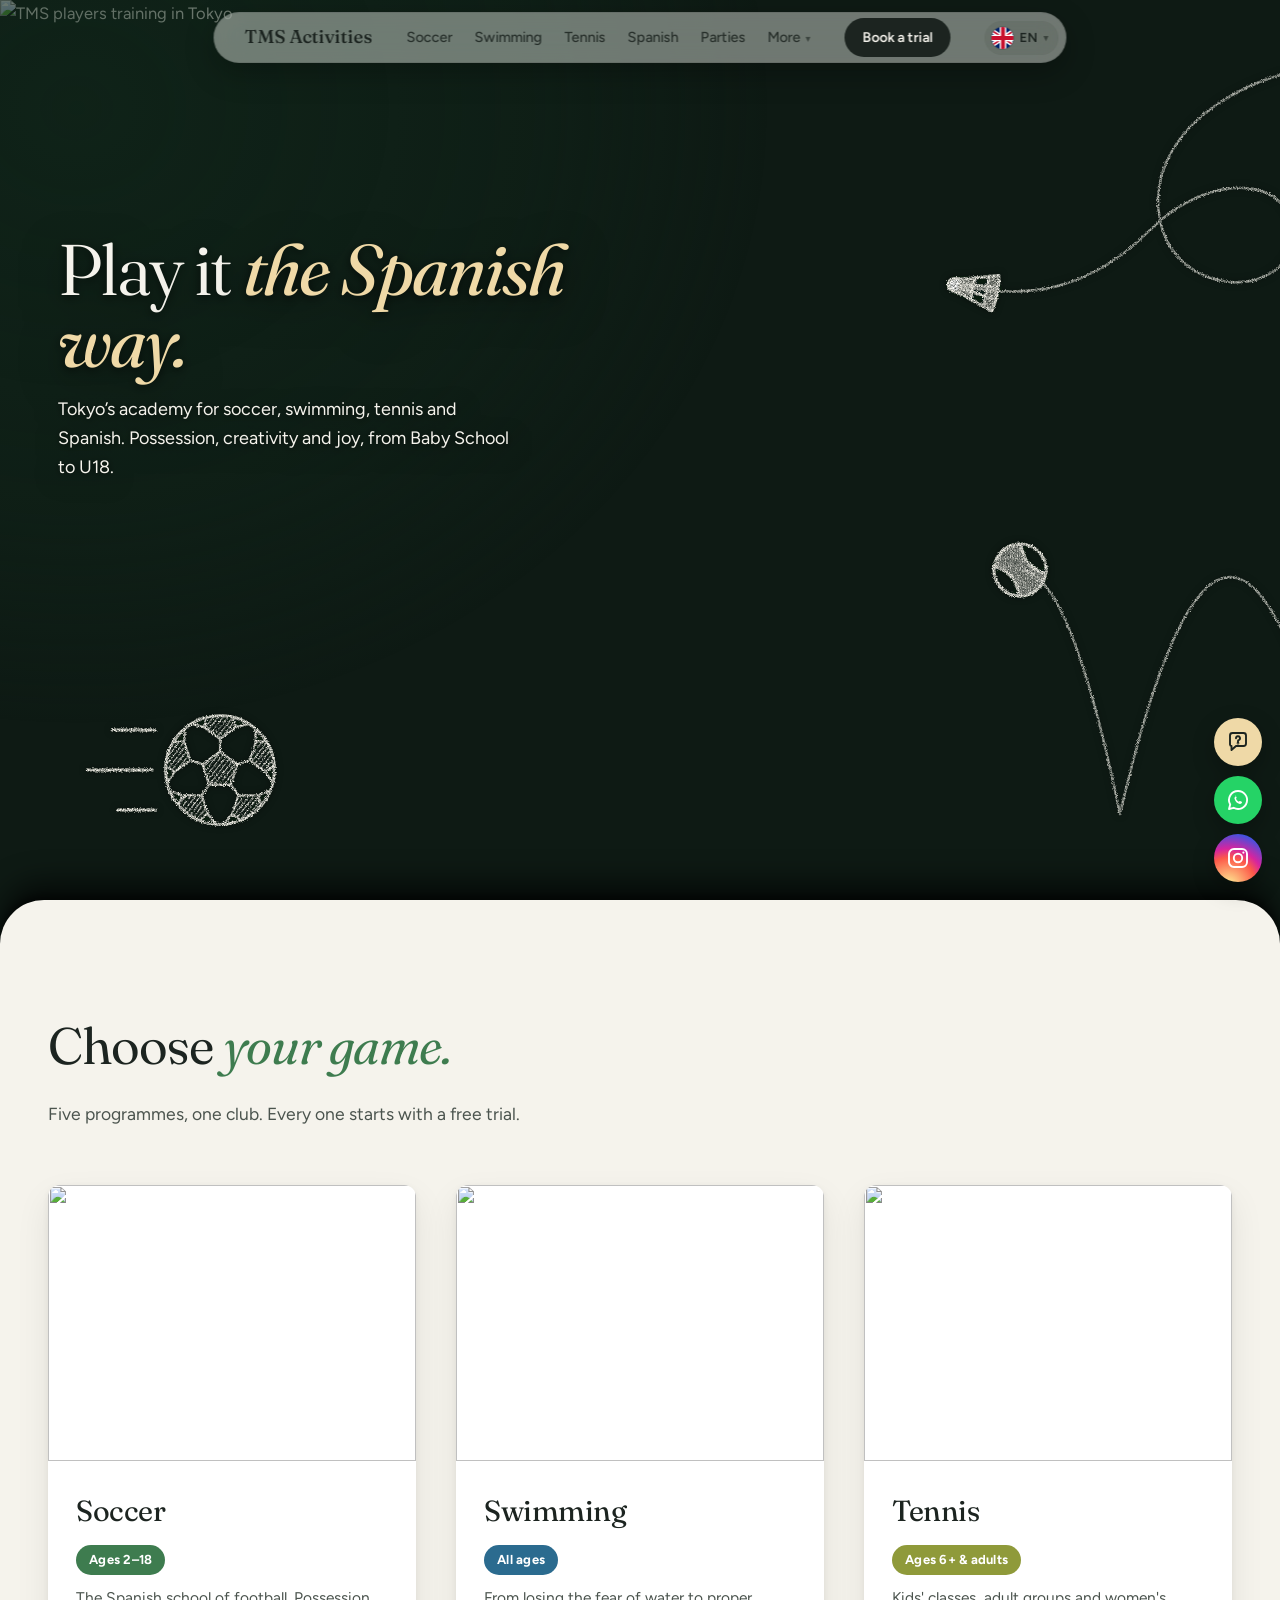
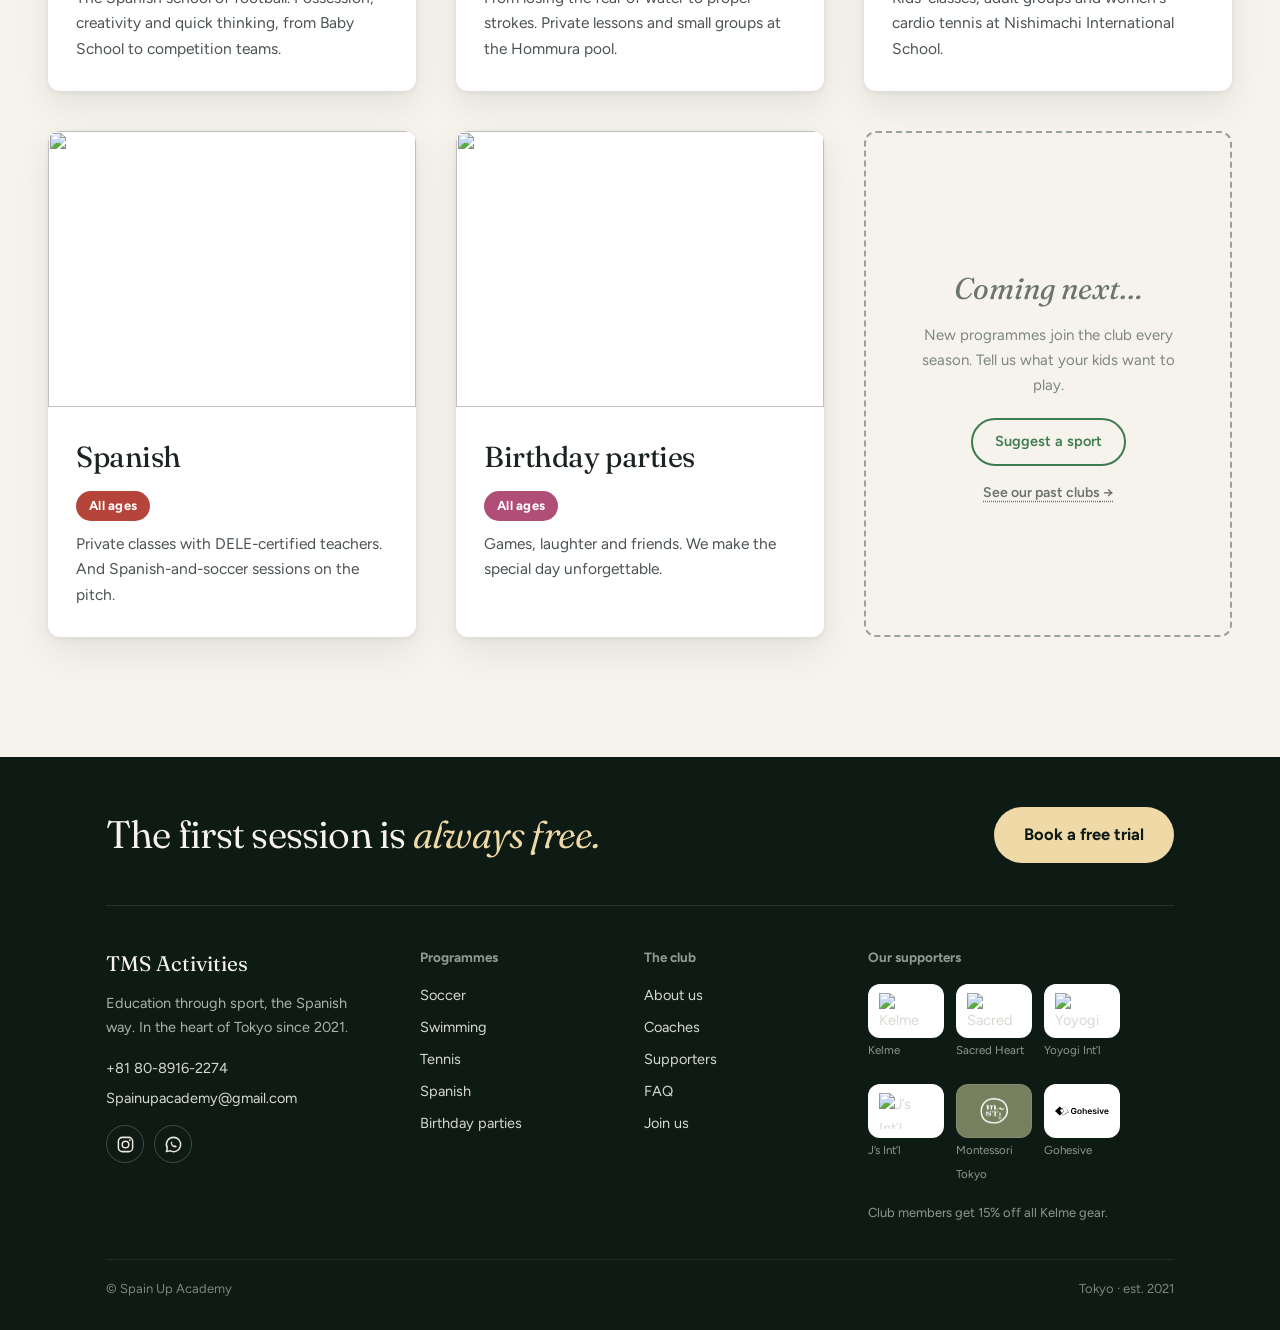
==== commit 217d7360: "Past clubs flip card, flag at end of pill" ====
--- a/index.html
+++ b/index.html
@@ -6,7 +6,7 @@
 <title>C · Floodlights · TMS Activities</title>
 <link rel="preconnect" href="https://fonts.gstatic.com" crossorigin>
 <link href="https://fonts.googleapis.com/css2?family=Fraunces:ital,opsz,wght@0,9..144,300..700;1,9..144,300..700&family=Figtree:wght@400;500;600;700&family=Caveat:wght@600&display=block" rel="stylesheet">
-<link rel="stylesheet" href="site.css?v=c9cedaaf">
+<link rel="stylesheet" href="site.css?v=d0392d99">
 <script src="lite.js?v=ae5314a7"></script>
 <script>try{if((localStorage.getItem("lang")||"en")!=="en"){document.documentElement.classList.add("lang-wait");setTimeout(function(){document.documentElement.classList.remove("lang-wait")},2000)}}catch(e){}</script>
 <style>
@@ -213,6 +213,37 @@
   .tile.next .inner { position: relative; z-index: 1; border-radius: 18px; transition: background .45s ease; }
   .tile.next:hover .inner, .tile.next:focus-within .inner { background: radial-gradient(closest-side, rgba(245,243,236,.95) 60%, rgba(245,243,236,0)); }
   .tile.next:focus-within h3 { color: var(--grass); }
+  /* the card flips over to show past clubs */
+  .tile.next .inner { display: grid; perspective: 1400px; }
+  .tile.next .face { grid-area: 1 / 1; display: flex; flex-direction: column; align-items: center; justify-content: center;
+    backface-visibility: hidden; -webkit-backface-visibility: hidden;
+    transition: transform .7s cubic-bezier(.45,.05,.25,1), visibility 0s .35s; }
+  .tile.next .back { transform: rotateY(-180deg); visibility: hidden; }
+  .tile.next.flipped .front { transform: rotateY(180deg); visibility: hidden; }
+  .tile.next.flipped .back { transform: rotateY(0); visibility: visible; }
+  .tile.next.flipped { border-color: var(--grass); }
+  .tile.next.flipped .toy { opacity: 0 !important; transition: opacity .2s ease !important; }
+  .tile.next.flipped h3 { color: var(--grass); }
+  .tile.next .flip { margin-top: 14px; font: 600 14px "Figtree", sans-serif; color: #6b746d; background: none; border: 0; padding: 4px 2px; cursor: pointer;
+    text-decoration: underline; text-decoration-style: dotted; text-underline-offset: 4px; }
+  .tile.next .flip:hover { color: var(--grass); }
+  .tile.next .front .flip::after { content: " →"; }
+  .tile.next .back .flip::before { content: "← "; }
+  .tile.next .back p { max-width: 34ch; font-size: 14.5px; line-height: 1.5; color: #5d665f; }
+  .tile.next .back p.hint { margin-top: 8px; font-size: 12.5px; color: #8a938b; }
+  .clubs { list-style: none; margin: 16px 0 0; padding: 0; display: flex; flex-wrap: wrap; justify-content: center; gap: 8px; max-width: 330px; }
+  .clubs .club { display: inline-flex; align-items: center; gap: 7px; padding: 6px 13px 6px 8px; border-radius: 999px;
+    border: 1.5px solid rgba(62,124,79,.35); background: #fff; color: #1C2420; font: 600 13.5px "Figtree", sans-serif; cursor: pointer;
+    transition: transform .18s ease, border-color .18s ease, background .18s ease; }
+  .clubs .club:hover { transform: translateY(-2px) rotate(-1.5deg); border-color: var(--grass); background: #f6faf6; }
+  .clubs .club svg { width: 24px; height: 24px; fill: none; stroke: var(--grass); stroke-width: 3.4; stroke-linecap: round; stroke-linejoin: round; overflow: visible; }
+  .tile.next.flipped .back .club { animation: clubIn .45s cubic-bezier(.34,1.4,.6,1) both; }
+  .tile.next.flipped .back li:nth-child(1) .club { animation-delay: .35s; }
+  .tile.next.flipped .back li:nth-child(2) .club { animation-delay: .41s; }
+  .tile.next.flipped .back li:nth-child(3) .club { animation-delay: .47s; }
+  .tile.next.flipped .back li:nth-child(4) .club { animation-delay: .53s; }
+  .tile.next.flipped .back li:nth-child(5) .club { animation-delay: .59s; }
+  @keyframes clubIn { from { opacity: 0; transform: translateY(10px) scale(.9); } }
   .pile { position: absolute; inset: 0; pointer-events: none; }
   .toy {
     position: absolute; width: 58px; height: 58px; margin-left: -6px;
@@ -296,13 +327,13 @@
 <header>
   <span class="word">TMS Activities</span>
   <nav>
-    <a href="soccer.html">Soccer</a><a href="swimming.html">Swimming</a><a href="tennis.html">Tennis</a><a href="spanish.html">Spanish</a><a href="parties.html">Parties</a><details class="pastclubs m-only"><summary>Past clubs</summary><p>We sometimes run shorter clubs on request and open them to everyone. Happy to run one again if there’s interest, or if your child wants to try something new, tell us!</p><button type="button" class="suggest">Suggest a club</button></details><hr class="m-only"><div class="navgroup" tabindex="0">
+    <a href="soccer.html">Soccer</a><a href="swimming.html">Swimming</a><a href="tennis.html">Tennis</a><a href="spanish.html">Spanish</a><a href="parties.html">Parties</a><details class="pastclubs m-only"><summary>Past clubs</summary><p>Every so often we run a shorter club, usually because a family asked, and open it to everyone. If your kids miss one, or have something new they’d love to try, let us know.</p><p class="pastlist">Chess · Running · Board games · D&amp;D · Creative thinking</p><button type="button" class="suggest">Suggest a club</button></details><hr class="m-only"><div class="navgroup" tabindex="0">
       <button class="glabel" type="button">More</button>
       <div class="menu"><div>
         <a href="about.html">About us</a>
         <a href="coaches.html">Coaches</a>
         <a href="supporters.html">Supporters</a>
-        <a href="faq.html">FAQ</a><details class="pastclubs d-only"><summary>Past clubs</summary><p>We sometimes run shorter clubs on request and open them to everyone. Happy to run one again if there’s interest, or if your child wants to try something new, tell us!</p><button type="button" class="suggest">Suggest a club</button></details>
+        <a href="faq.html">FAQ</a><details class="pastclubs d-only"><summary>Past clubs</summary><p>Every so often we run a shorter club, usually because a family asked, and open it to everyone. If your kids miss one, or have something new they’d love to try, let us know.</p><p class="pastlist">Chess · Running · Board games · D&amp;D · Creative thinking</p><button type="button" class="suggest">Suggest a club</button></details>
       </div></div>
     </div>
   <a class="msignup m-only" href="join.html">Sign up</a></nav>
@@ -567,9 +598,19 @@
         <svg class="toy" style="left:81.8%;bottom:86.3%;--r:-5deg;--d:0.75s" viewBox="0 0 64 64" aria-hidden="true"><g filter="url(#chalk)"><circle cx="32" cy="32" r="26"/><path d="M15 13 Q26 32 15 51 M49 13 Q38 32 49 51 M17 20 l5 -2 M20 28 l5 -1 M20 36 l5 1 M17 44 l5 2 M47 20 l-5 -2 M44 28 l-5 -1 M44 36 l-5 1 M47 44 l-5 2"/></g></svg>
       </div>
       <div class="inner">
-        <h3>Coming next…</h3>
-        <p>New programmes join the club every season. Tell us what your kids want to play.</p>
-        <a class="suggest" href="#suggest">Suggest a sport</a>
+        <div class="face front">
+          <h3>Coming next…</h3>
+          <p>New programmes join the club every season. Tell us what your kids want to play.</p>
+          <a class="suggest" href="#suggest">Suggest a sport</a>
+          <button type="button" class="flip">See our past clubs</button>
+        </div>
+        <div class="face back">
+          <h3>Past clubs</h3>
+          <p>Every so often we run a shorter club, usually because a family asked, and open it to everyone. If your kids miss one, or have something new they’d love to try, let us know.</p>
+          <ul class="clubs"><li><button type="button" class="club" data-club="Chess"><svg viewBox="0 0 64 64" aria-hidden="true"><g filter="url(#chalk)"><path d="M18 56 H46 M22 56 L24 46 H40 L42 56 M24 46 Q18 38 22 30 L32 20 L30 10 L38 14 Q50 22 46 36 L40 46"/><circle cx="36" cy="22" r="1.6"/></g></svg><span>Chess</span></button></li><li><button type="button" class="club" data-club="Running"><svg viewBox="0 0 64 64" aria-hidden="true"><g filter="url(#chalk)"><path d="M8 42 Q9 32 17 31 L26 25 Q30 34 42 35 L53 38 Q58 40 57 46 H10 Q8 46 8 42 Z M10 46 V50 H57 V46 M30 30 l3 -3 M34 32 l3 -3"/></g></svg><span>Running</span></button></li><li><button type="button" class="club" data-club="Board games"><svg viewBox="0 0 64 64" aria-hidden="true"><g filter="url(#chalk)"><rect x="12" y="12" width="40" height="40" rx="8"/><circle cx="22" cy="22" r="2.5"/><circle cx="32" cy="32" r="2.5"/><circle cx="42" cy="42" r="2.5"/><circle cx="42" cy="22" r="2.5"/><circle cx="22" cy="42" r="2.5"/></g></svg><span>Board games</span></button></li><li><button type="button" class="club" data-club="D&amp;D"><svg viewBox="0 0 64 64" aria-hidden="true"><g filter="url(#chalk)"><path d="M32 5 L55 18 V46 L32 59 L9 46 V18 Z M32 5 L20 38 H44 Z M9 18 L20 38 M55 18 L44 38 M20 38 L32 59 L44 38 M9 46 L20 38 M55 46 L44 38"/></g></svg><span>D&amp;D</span></button></li><li><button type="button" class="club" data-club="Creative thinking"><svg viewBox="0 0 64 64" aria-hidden="true"><g filter="url(#chalk)"><path d="M24 41 Q14 34 16 23 Q19 10 32 10 Q45 10 48 23 Q50 34 40 41 V47 H24 Z M26 53 H38 M28 58 H36 M32 3 V0 M10 10 l-3 -3 M54 10 l3 -3 M4 26 H0 M60 26 h4"/></g></svg><span>Creative thinking</span></button></li></ul>
+          <p class="hint">Tap one to ask for it back</p>
+          <button type="button" class="flip">Back</button>
+        </div>
       </div>
     </div>
 
@@ -868,8 +909,22 @@
 </script>
 
 <div class="socialpin"><a class="wa" href="https://wa.me/818089162274" target="_blank" rel="noopener" aria-label="Chat on WhatsApp"><svg viewBox="0 0 24 24" aria-hidden="true"><path d="M12 3a9 9 0 0 0-7.8 13.5L3 21l4.6-1.2A9 9 0 1 0 12 3z" fill="none" stroke="currentColor" stroke-width="1.9" stroke-linejoin="round"/><path d="M9.2 7.6c.3-.1.6 0 .7.3l.7 1.6c.1.3 0 .5-.2.7l-.5.6c.6 1.2 1.6 2.2 2.9 2.9l.6-.5c.2-.2.5-.2.7-.1l1.6.7c.3.1.4.4.3.7-.3 1-1.2 1.6-2.2 1.4-2.6-.5-4.7-2.6-5.3-5.2-.2-1 .4-1.9 1.4-2.2z" fill="currentColor"/></svg></a><a class="ig" href="https://www.instagram.com/spainup.soccer.academy/" target="_blank" rel="noopener" aria-label="Instagram"><svg viewBox="0 0 24 24" fill="none" stroke="currentColor" stroke-width="1.9" aria-hidden="true"><rect x="3" y="3" width="18" height="18" rx="5"/><circle cx="12" cy="12" r="4.2"/><circle cx="17.4" cy="6.6" r="1.1" fill="currentColor" stroke="none"/></svg></a></div>
-<script src="ask.js?v=92240fd5"></script>
-<script src="lang-text.js?v=c4b8a063"></script>
+<script>
+// Coming next card: flip to past clubs; tapping a club opens the quick question box asking for it back
+(() => {
+  const card = document.querySelector('.tile.next');
+  if (!card) return;
+  card.querySelectorAll('.flip').forEach((b) => b.addEventListener('click', () => {
+    const on = card.classList.toggle('flipped');
+    setTimeout(() => card.querySelector(on ? '.back .club' : '.front .flip').focus({ preventScroll: true }), 380);
+  }));
+  card.querySelectorAll('.club').forEach((b) => b.addEventListener('click', () => {
+    if (window.TMSAsk) window.TMSAsk(b.textContent.trim());
+  }));
+})();
+</script>
+<script src="ask.js?v=56c63005"></script>
+<script src="lang-text.js?v=d2091e63"></script>
 <script src="lang.js?v=e1dfec5e"></script>
 <script src="transitions.js?v=628495eb" defer></script>
 </body>
--- a/site.css
+++ b/site.css
@@ -317,6 +317,7 @@
   header.pill .word, body > header .word { font-size: 16.5px; }
   header.pill .join, body > header .join { padding: 8px 14px; font-size: 13px; }
   .langpick > button { padding: 3px; background: none; }
+  .navtoggle { order: 2; } .langpick { order: 3; }   /* flag sits at the very end of the pill */
   .langpick > button::after { display: none; }
   .langpick .flag { width: 26px; height: 26px; }
   .langpick .flag svg { width: 39px; height: 26px; margin-left: -6.5px; }
@@ -442,5 +443,6 @@
 header nav .d-only .suggest { margin: 0 14px 8px; font: 600 13px "Figtree", sans-serif; color: #1C2420; background: rgba(20,25,22,.08); border: 0; border-radius: 999px; padding: 7px 13px; cursor: pointer; }
 header nav .d-only .suggest:hover { background: rgba(20,25,22,.14); }
 @media (max-width: 980px) { header nav .d-only { display: none !important; } }
+.pastclubs p.pastlist { font-weight: 600; opacity: 1; color: var(--grass, #3E7C4F); }
 
 @view-transition { navigation: auto; }
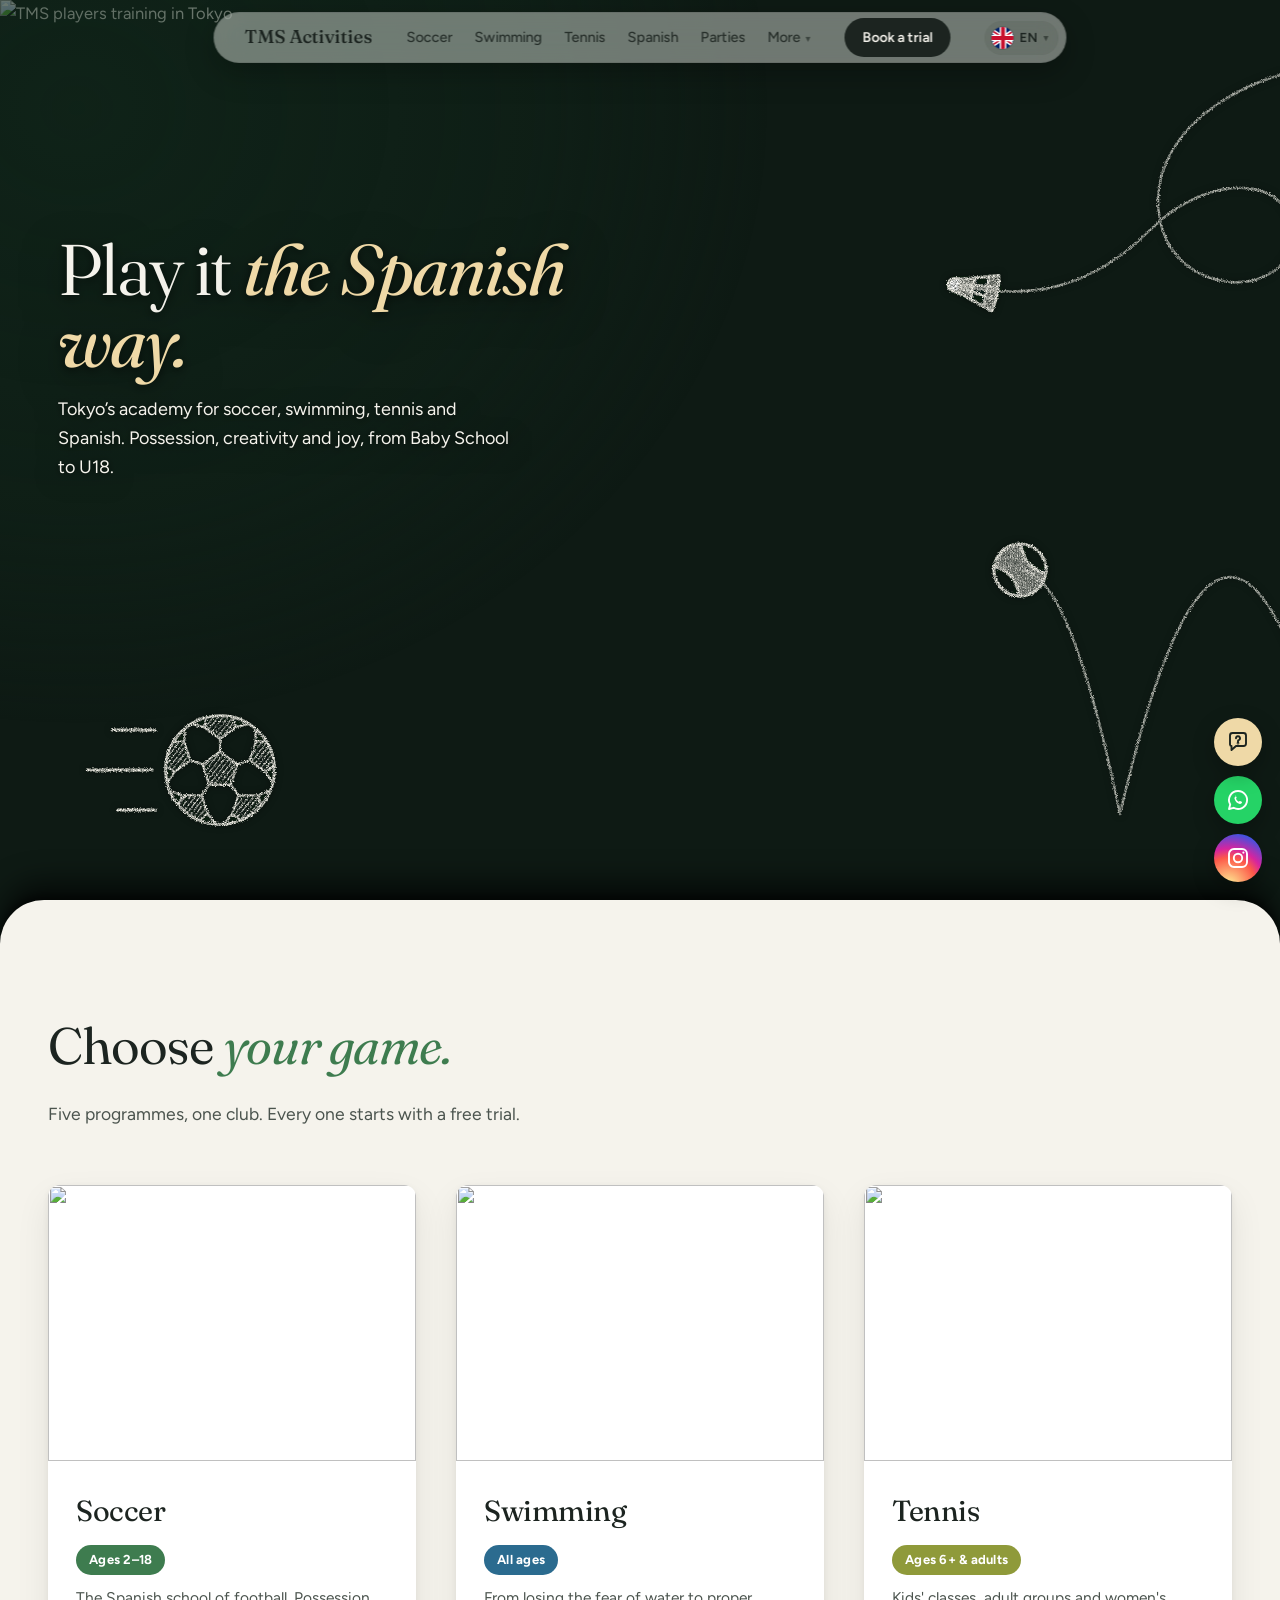
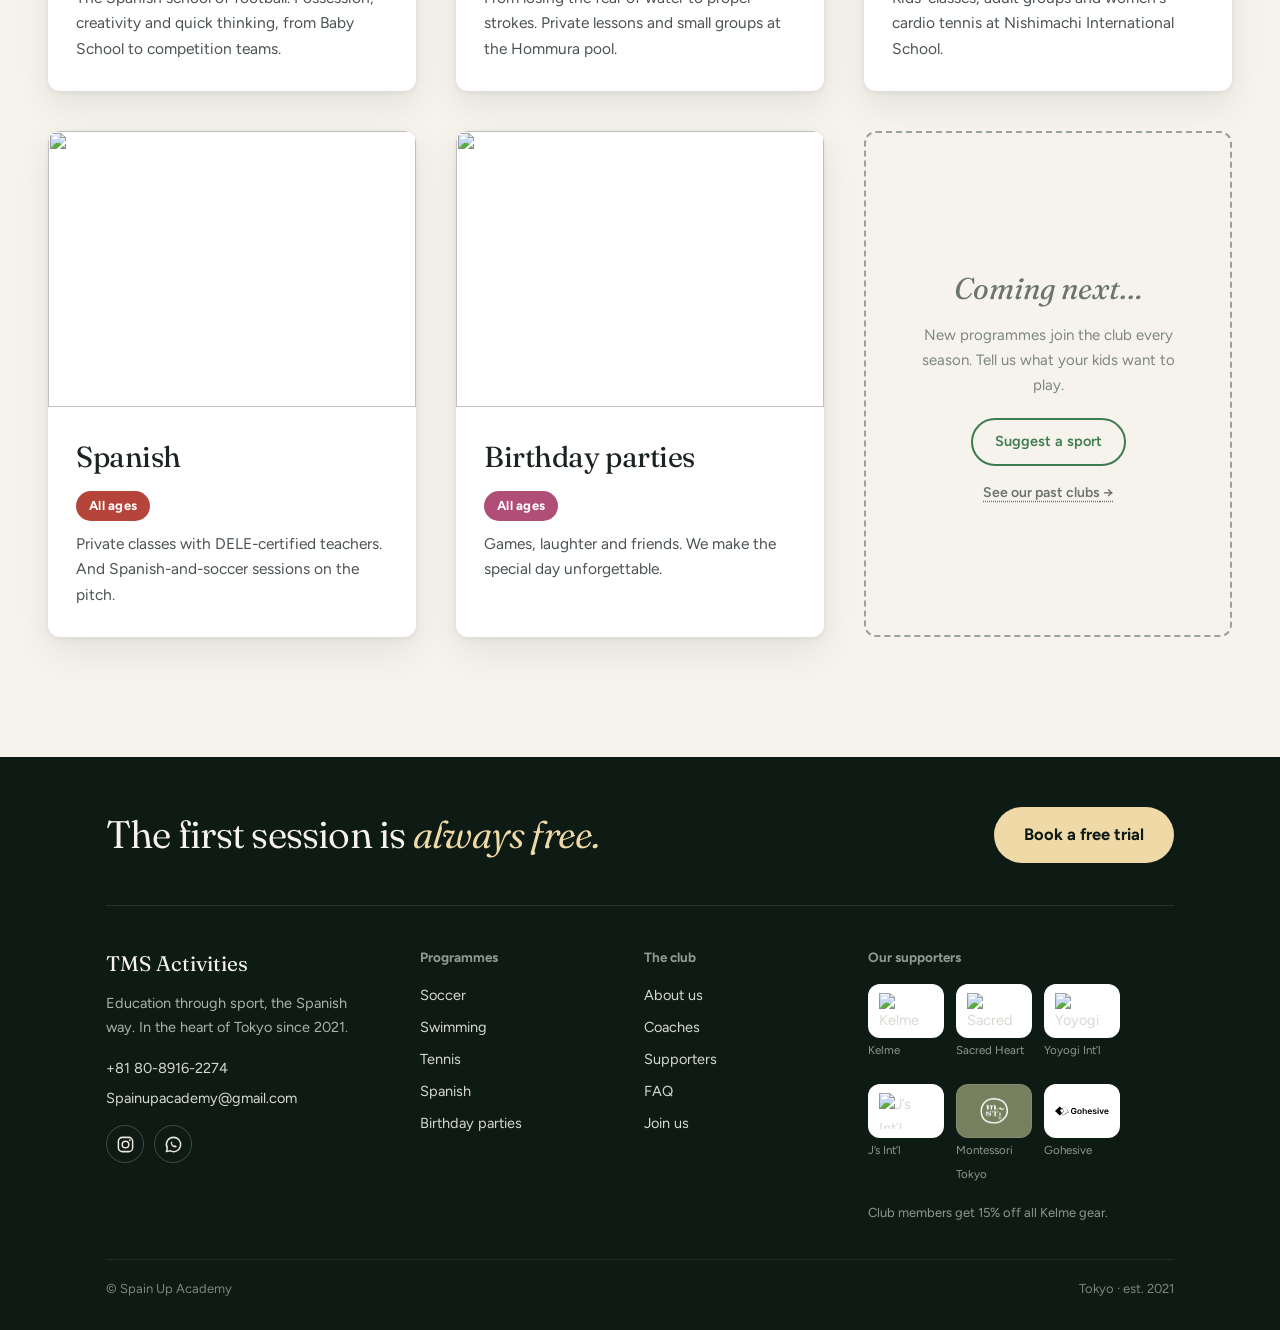
==== commit 091abb02: "Quick question grows from the bubble" ====
--- a/index.html
+++ b/index.html
@@ -6,7 +6,7 @@
 <title>C · Floodlights · TMS Activities</title>
 <link rel="preconnect" href="https://fonts.gstatic.com" crossorigin>
 <link href="https://fonts.googleapis.com/css2?family=Fraunces:ital,opsz,wght@0,9..144,300..700;1,9..144,300..700&family=Figtree:wght@400;500;600;700&family=Caveat:wght@600&display=block" rel="stylesheet">
-<link rel="stylesheet" href="site.css?v=d0392d99">
+<link rel="stylesheet" href="site.css?v=27ecaa2b">
 <script src="lite.js?v=ae5314a7"></script>
 <script>try{if((localStorage.getItem("lang")||"en")!=="en"){document.documentElement.classList.add("lang-wait");setTimeout(function(){document.documentElement.classList.remove("lang-wait")},2000)}}catch(e){}</script>
 <style>
@@ -327,13 +327,13 @@
 <header>
   <span class="word">TMS Activities</span>
   <nav>
-    <a href="soccer.html">Soccer</a><a href="swimming.html">Swimming</a><a href="tennis.html">Tennis</a><a href="spanish.html">Spanish</a><a href="parties.html">Parties</a><details class="pastclubs m-only"><summary>Past clubs</summary><p>Every so often we run a shorter club, usually because a family asked, and open it to everyone. If your kids miss one, or have something new they’d love to try, let us know.</p><p class="pastlist">Chess · Running · Board games · D&amp;D · Creative thinking</p><button type="button" class="suggest">Suggest a club</button></details><hr class="m-only"><div class="navgroup" tabindex="0">
+    <a href="soccer.html">Soccer</a><a href="swimming.html">Swimming</a><a href="tennis.html">Tennis</a><a href="spanish.html">Spanish</a><a href="parties.html">Parties</a><hr class="m-only"><div class="navgroup" tabindex="0">
       <button class="glabel" type="button">More</button>
       <div class="menu"><div>
         <a href="about.html">About us</a>
         <a href="coaches.html">Coaches</a>
         <a href="supporters.html">Supporters</a>
-        <a href="faq.html">FAQ</a><details class="pastclubs d-only"><summary>Past clubs</summary><p>Every so often we run a shorter club, usually because a family asked, and open it to everyone. If your kids miss one, or have something new they’d love to try, let us know.</p><p class="pastlist">Chess · Running · Board games · D&amp;D · Creative thinking</p><button type="button" class="suggest">Suggest a club</button></details>
+        <a href="faq.html">FAQ</a>
       </div></div>
     </div>
   <a class="msignup m-only" href="join.html">Sign up</a></nav>
@@ -606,7 +606,7 @@
         </div>
         <div class="face back">
           <h3>Past clubs</h3>
-          <p>Every so often we run a shorter club, usually because a family asked, and open it to everyone. If your kids miss one, or have something new they’d love to try, let us know.</p>
+          <p>Our short clubs often start with a parent’s suggestion, and they’re open to everyone. If there’s enough interest we’ll gladly run one again, or try something your kids are curious about.</p>
           <ul class="clubs"><li><button type="button" class="club" data-club="Chess"><svg viewBox="0 0 64 64" aria-hidden="true"><g filter="url(#chalk)"><path d="M18 56 H46 M22 56 L24 46 H40 L42 56 M24 46 Q18 38 22 30 L32 20 L30 10 L38 14 Q50 22 46 36 L40 46"/><circle cx="36" cy="22" r="1.6"/></g></svg><span>Chess</span></button></li><li><button type="button" class="club" data-club="Running"><svg viewBox="0 0 64 64" aria-hidden="true"><g filter="url(#chalk)"><path d="M8 42 Q9 32 17 31 L26 25 Q30 34 42 35 L53 38 Q58 40 57 46 H10 Q8 46 8 42 Z M10 46 V50 H57 V46 M30 30 l3 -3 M34 32 l3 -3"/></g></svg><span>Running</span></button></li><li><button type="button" class="club" data-club="Board games"><svg viewBox="0 0 64 64" aria-hidden="true"><g filter="url(#chalk)"><rect x="12" y="12" width="40" height="40" rx="8"/><circle cx="22" cy="22" r="2.5"/><circle cx="32" cy="32" r="2.5"/><circle cx="42" cy="42" r="2.5"/><circle cx="42" cy="22" r="2.5"/><circle cx="22" cy="42" r="2.5"/></g></svg><span>Board games</span></button></li><li><button type="button" class="club" data-club="D&amp;D"><svg viewBox="0 0 64 64" aria-hidden="true"><g filter="url(#chalk)"><path d="M32 5 L55 18 V46 L32 59 L9 46 V18 Z M32 5 L20 38 H44 Z M9 18 L20 38 M55 18 L44 38 M20 38 L32 59 L44 38 M9 46 L20 38 M55 46 L44 38"/></g></svg><span>D&amp;D</span></button></li><li><button type="button" class="club" data-club="Creative thinking"><svg viewBox="0 0 64 64" aria-hidden="true"><g filter="url(#chalk)"><path d="M24 41 Q14 34 16 23 Q19 10 32 10 Q45 10 48 23 Q50 34 40 41 V47 H24 Z M26 53 H38 M28 58 H36 M32 3 V0 M10 10 l-3 -3 M54 10 l3 -3 M4 26 H0 M60 26 h4"/></g></svg><span>Creative thinking</span></button></li></ul>
           <p class="hint">Tap one to ask for it back</p>
           <button type="button" class="flip">Back</button>
@@ -923,9 +923,9 @@
   }));
 })();
 </script>
-<script src="ask.js?v=56c63005"></script>
-<script src="lang-text.js?v=d2091e63"></script>
+<script src="ask.js?v=d426491c"></script>
+<script src="lang-text.js?v=1bd20cbb"></script>
 <script src="lang.js?v=e1dfec5e"></script>
-<script src="transitions.js?v=628495eb" defer></script>
+<script src="transitions.js?v=97f430b7" defer></script>
 </body>
 </html>
--- a/site.css
+++ b/site.css
@@ -397,52 +397,47 @@
   .joinform legend { font-size: 21px; }
 }
 
-/* quick question: "?" pin + small email/question box */
-.socialpin .ask { display: grid; place-items: center; width: 48px; height: 48px; border-radius: 50%; border: 0; padding: 0; cursor: pointer; color: var(--ink); background: var(--flood); box-shadow: 0 8px 22px rgba(0,0,0,.28); transition: transform .18s ease; }
-.socialpin .ask:hover, .socialpin .ask[aria-expanded="true"] { transform: translateY(-2px) scale(1.05); }
-.askbox { position: fixed; right: 78px; bottom: 18px; z-index: 56; width: min(320px, calc(100vw - 100px)); padding: 18px 18px 16px; border-radius: 18px; background: var(--chalk); color: var(--ink); box-shadow: 0 18px 50px rgba(0,0,0,.32); display: flex; flex-direction: column; gap: 10px; font: inherit; }
-.askbox[hidden] { display: none; }
+/* quick question: the "?" pin grows into a little panel, and stays in its corner as the close button */
+.askbox { --r: 24px; position: fixed; right: 18px; bottom: 134px; z-index: 54; width: min(340px, calc(100vw - 36px)); pointer-events: none; filter: drop-shadow(0 14px 30px rgba(0,0,0,.28)); }
+.askbox.open { pointer-events: auto; }
+.askbox .sheet { position: relative; padding: 20px 20px 18px; border-radius: 22px 22px var(--r) 22px; background: var(--chalk); color: var(--ink); display: flex; flex-direction: column; gap: 10px; font: inherit;
+  clip-path: circle(var(--r) at calc(100% - var(--r)) calc(100% - var(--r))); visibility: hidden;
+  transition: clip-path .42s cubic-bezier(.6,0,.4,1), visibility 0s .42s; }
+.askbox.open .sheet { clip-path: circle(150% at calc(100% - var(--r)) calc(100% - var(--r))); visibility: visible; transition: clip-path .55s cubic-bezier(.25,.8,.25,1); }
+.askbox .sheet > * { opacity: 0; transform: translateY(6px); transition: opacity .15s ease, transform .15s ease; }
+.askbox.open .sheet > * { opacity: 1; transform: none; transition: opacity .3s ease .18s, transform .3s ease .18s; }
+.askbox [hidden] { display: none !important; }
 .askbox h3 { margin: 0; font-size: 19px; }
 .askbox .sub, .askbox .done p { margin: -4px 0 2px; font-size: 14px; opacity: .75; }
+.askbox.open .sheet > .sub { opacity: .75; }
 .askbox input, .askbox textarea { font: inherit; font-size: 15px; width: 100%; box-sizing: border-box; padding: 10px 12px; border: 1.5px solid rgba(28,36,32,.22); border-radius: 10px; background: #fff; color: inherit; resize: vertical; }
 .askbox input:focus, .askbox textarea:focus { outline: none; border-color: var(--grass); }
 .askbox .err { margin: 0; font-size: 13px; color: #A3361F; }
-.askbox .send { font: inherit; font-weight: 700; padding: 11px; border: 0; border-radius: 999px; background: var(--grass); color: #fff; cursor: pointer; }
-.askbox .x { position: absolute; top: 8px; right: 10px; width: 30px; height: 30px; border: 0; background: none; font-size: 22px; line-height: 1; color: inherit; opacity: .55; cursor: pointer; }
+.askbox .send { align-self: flex-start; width: calc(100% - var(--r) * 2 - 10px); font: inherit; font-weight: 700; padding: 11px; border: 0; border-radius: 999px; background: var(--grass); color: #fff; cursor: pointer; }
 .askbox .done h3 { margin-bottom: 8px; }
+.socialpin .ask { position: relative; display: grid; place-items: center; width: 48px; height: 48px; border-radius: 50%; border: 0; padding: 0; cursor: pointer; color: var(--ink); background: var(--flood); box-shadow: 0 8px 22px rgba(0,0,0,.28); transition: transform .18s ease, background .3s ease, box-shadow .3s ease; }
+.socialpin .ask:hover { transform: translateY(-2px) scale(1.05); }
+.socialpin .ask svg { grid-area: 1 / 1; transition: opacity .25s ease, transform .35s cubic-bezier(.3,1.4,.5,1); }
+.socialpin .ask .close { opacity: 0; transform: rotate(-90deg) scale(.6); }
+.socialpin .ask[aria-expanded="true"] { background: var(--chalk); box-shadow: none; transform: none; }
+.socialpin .ask[aria-expanded="true"] .q { opacity: 0; transform: rotate(90deg) scale(.6); }
+.socialpin .ask[aria-expanded="true"] .close { opacity: .7; transform: none; }
 @media (max-width: 560px) {
   .socialpin .ask { width: 42px; height: 42px; }
-  .askbox { right: 12px; left: 12px; bottom: 164px; width: auto; max-height: calc(100dvh - 180px); overflow: auto; }
+  .askbox { --r: 21px; right: 12px; bottom: 112px; width: calc(100vw - 24px); }
+  .askbox .sheet { max-height: calc(100dvh - 130px); overflow: auto; }
 }
 @media print { .askbox { display: none; } }
 
-/* mobile menu extras: past clubs, divider after the activities, sign-up button */
+/* mobile menu extras: divider after the activities, sign-up button */
 header nav .m-only { display: none; }
 @media (max-width: 980px) {
   header.open nav .m-only { display: block; }
   header.open nav hr { height: 1px; border: 0; background: rgba(20,25,22,.14); margin: 6px 12px; }
-  .pastclubs summary { list-style: none; padding: 12px 16px; font: 400 16px "Figtree", sans-serif; color: #1C2420; opacity: .7; cursor: pointer; border-radius: 10px; }
-  .pastclubs summary::-webkit-details-marker { display: none; }
-  .pastclubs summary::after { content: "▾"; font-size: 11px; margin-left: 7px; display: inline-block; transition: transform .2s; }
-  .pastclubs[open] summary::after { transform: rotate(180deg); }
-  .pastclubs p { white-space: normal; margin: 0 16px 10px; font-size: 14px; line-height: 1.5; color: #1C2420; opacity: .78; }
-  .pastclubs .suggest { margin: 0 16px 10px; font: 600 13.5px "Figtree", sans-serif; color: #1C2420; background: rgba(20,25,22,.08); border: 0; border-radius: 999px; padding: 8px 14px; cursor: pointer; }
   header.open nav a.msignup { margin-top: 8px; text-align: center; font-weight: 700; background: #1C2420; color: #F5F3EC; border-radius: 999px; }
   header.open nav a.msignup:hover { background: #1C2420; }
 }
 @media (max-width: 980px) { body:has(header.open) .socialpin, body:has(header.open) .askbox { opacity: 0; pointer-events: none; } }
 
-/* desktop: Past clubs sits at the bottom of the More dropdown */
-header nav .d-only { margin-top: 4px; padding-top: 4px; border-top: 1px solid rgba(20,25,22,.12); }
-header nav .d-only summary { list-style: none; padding: 9px 14px; border-radius: 9px; font-size: 14.5px; color: #1C2420; cursor: pointer; white-space: nowrap; }
-header nav .d-only summary::-webkit-details-marker { display: none; }
-header nav .d-only summary:hover { background: rgba(20,25,22,.08); }
-header nav .d-only summary::after { content: "▾"; font-size: 10px; margin-left: 6px; opacity: .7; display: inline-block; transition: transform .2s; }
-header nav .d-only[open] summary::after { transform: rotate(180deg); }
-header nav .d-only p { width: 240px; white-space: normal; margin: 2px 14px 10px; font-size: 13.5px; line-height: 1.5; color: #1C2420; opacity: .78; }
-header nav .d-only .suggest { margin: 0 14px 8px; font: 600 13px "Figtree", sans-serif; color: #1C2420; background: rgba(20,25,22,.08); border: 0; border-radius: 999px; padding: 7px 13px; cursor: pointer; }
-header nav .d-only .suggest:hover { background: rgba(20,25,22,.14); }
-@media (max-width: 980px) { header nav .d-only { display: none !important; } }
-.pastclubs p.pastlist { font-weight: 600; opacity: 1; color: var(--grass, #3E7C4F); }
 
 @view-transition { navigation: auto; }
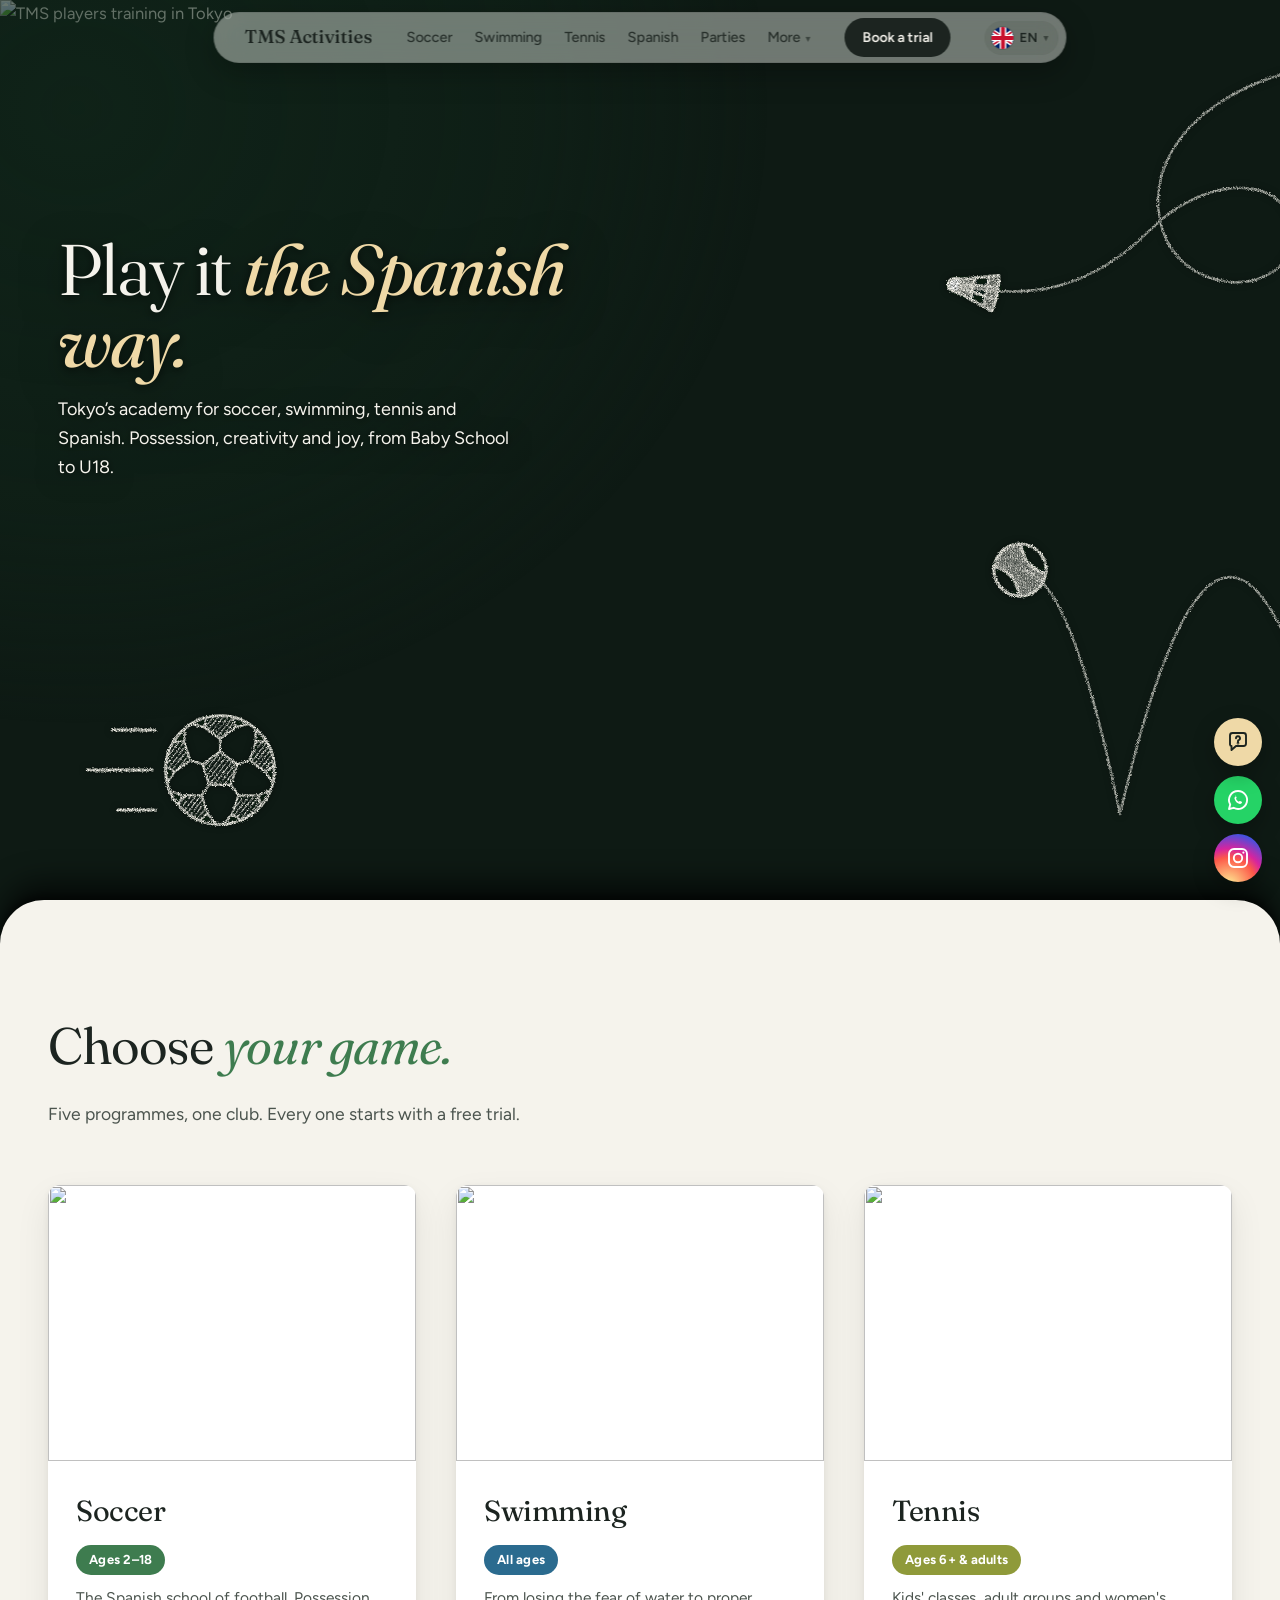
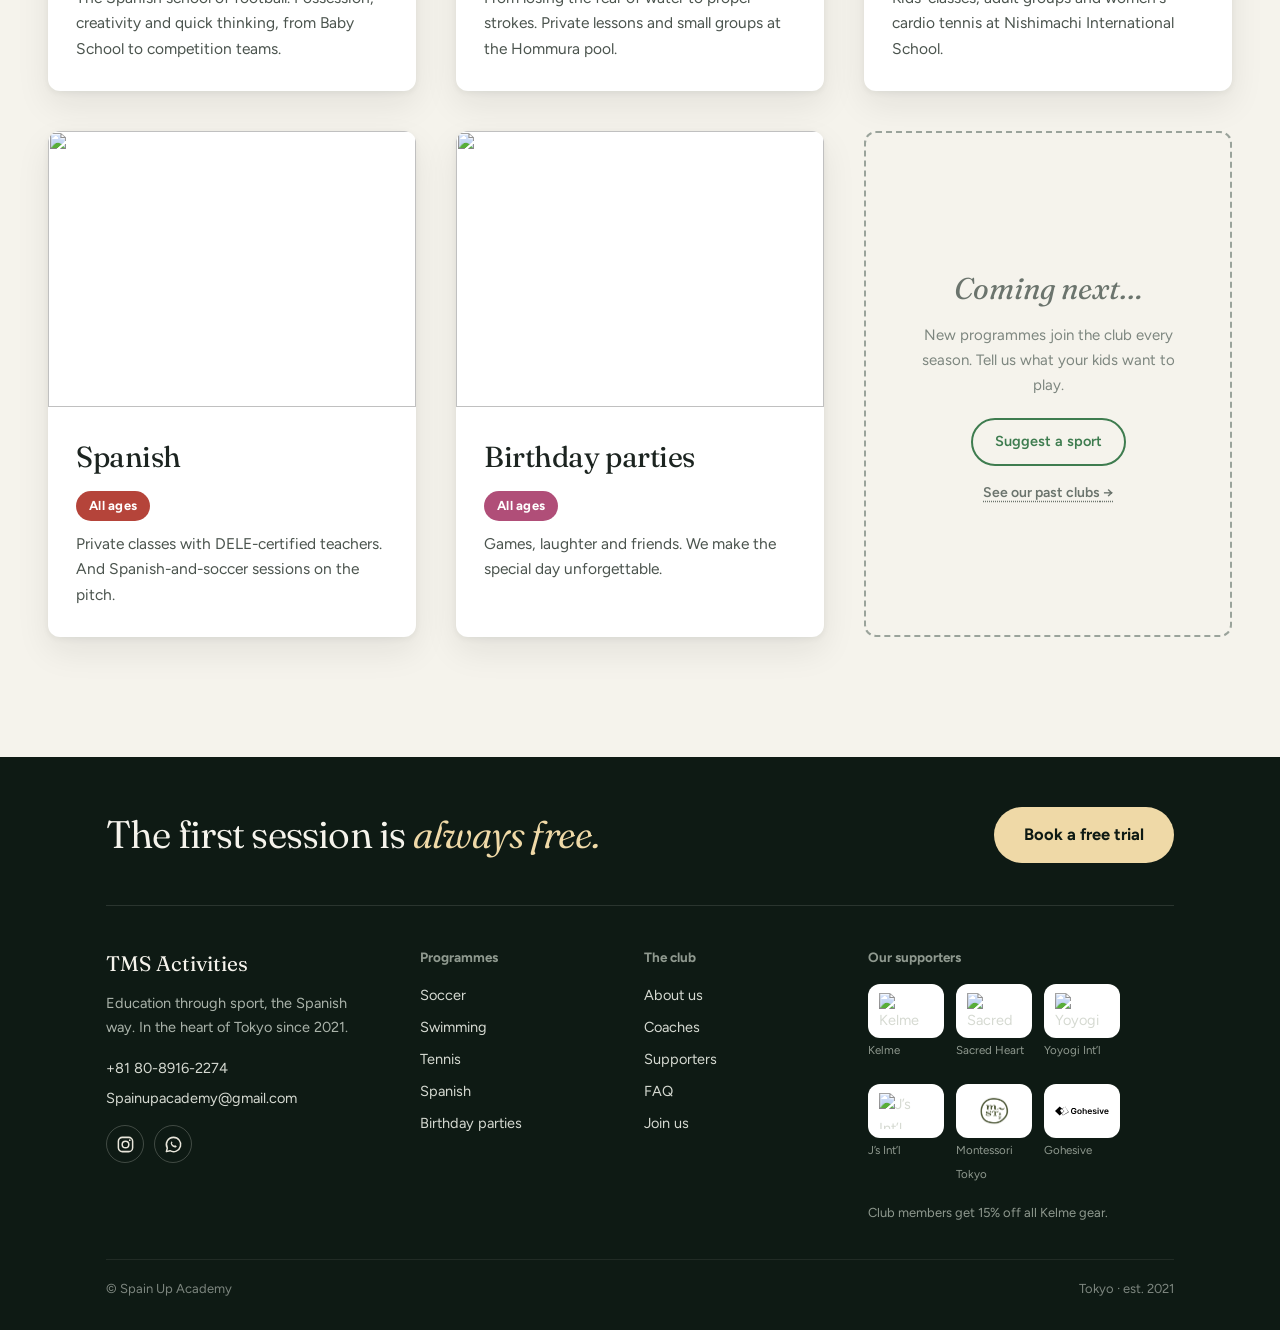
==== commit bddd8e59: "Montessori logo on white chip" ====
--- a/index.html
+++ b/index.html
@@ -6,7 +6,7 @@
 <title>C · Floodlights · TMS Activities</title>
 <link rel="preconnect" href="https://fonts.gstatic.com" crossorigin>
 <link href="https://fonts.googleapis.com/css2?family=Fraunces:ital,opsz,wght@0,9..144,300..700;1,9..144,300..700&family=Figtree:wght@400;500;600;700&family=Caveat:wght@600&display=block" rel="stylesheet">
-<link rel="stylesheet" href="site.css?v=27ecaa2b">
+<link rel="stylesheet" href="site.css?v=ffc6b8cc">
 <script src="lite.js?v=ae5314a7"></script>
 <script>try{if((localStorage.getItem("lang")||"en")!=="en"){document.documentElement.classList.add("lang-wait");setTimeout(function(){document.documentElement.classList.remove("lang-wait")},2000)}}catch(e){}</script>
 <style>
@@ -654,7 +654,7 @@
           <a href="https://www.issh.ac.jp/" target="_blank" rel="noopener"><span class="chip"><img src="https://tmsactivities.jp/wp-content/uploads/2025/08/Logo-ISSH-200px.png" alt="Sacred Heart"></span><span class="cap">Sacred Heart</span></a>
           <a href="https://yoyogi-is.com/" target="_blank" rel="noopener"><span class="chip"><img src="https://tmsactivities.jp/wp-content/uploads/2025/08/Logo-Yoyogi-200px.png" alt="Yoyogi Int’l"></span><span class="cap">Yoyogi Int’l</span></a>
           <a href="https://www.js-international-school.com/" target="_blank" rel="noopener"><span class="chip"><img src="https://tmsactivities.jp/wp-content/uploads/2025/08/Js-logo.png" alt="J’s Int’l"></span><span class="cap">J’s Int’l</span></a>
-          <a href="https://www.montessorijapan.com/" target="_blank" rel="noopener"><span class="chip" style="background:#76805E"><img src="assets/mst-logo-white.png" alt="Montessori Tokyo"></span><span class="cap">Montessori Tokyo</span></a>
+          <a href="https://www.montessorijapan.com/" target="_blank" rel="noopener"><span class="chip"><img src="assets/mst-logo-olive.png" alt="Montessori Tokyo"></span><span class="cap">Montessori Tokyo</span></a>
           <a href="https://www.gohesive.com/custom" target="_blank" rel="noopener"><span class="chip"><img src="assets/gohesive-logo.svg" alt="Gohesive"></span><span class="cap">Gohesive</span></a>
         </div>
         <p>Club members get 15% off all Kelme gear.</p>
@@ -923,8 +923,8 @@
   }));
 })();
 </script>
-<script src="ask.js?v=d426491c"></script>
-<script src="lang-text.js?v=1bd20cbb"></script>
+<script src="ask.js?v=a5587427"></script>
+<script src="lang-text.js?v=85f8c545"></script>
 <script src="lang.js?v=e1dfec5e"></script>
 <script src="transitions.js?v=97f430b7" defer></script>
 </body>
--- a/site.css
+++ b/site.css
@@ -440,4 +440,10 @@
 @media (max-width: 980px) { body:has(header.open) .socialpin, body:has(header.open) .askbox { opacity: 0; pointer-events: none; } }
 
 
+/* join page: shortcut to the quick question panel */
+.quickask { display: inline-flex; align-items: center; gap: 12px; margin-top: 18px; padding: 10px 18px 10px 10px; border-radius: 999px; background: #fff; border: 1.5px dashed rgba(62,124,79,.45); color: #1C2420; text-decoration: none; font-size: 14.5px; line-height: 1.35; transition: border-color .2s ease, transform .2s ease; }
+.quickask:hover { border-color: var(--grass); transform: translateY(-1px); }
+.quickask .qi { display: grid; place-items: center; flex: none; width: 30px; height: 30px; border-radius: 50%; background: var(--flood); font: 700 15px "Figtree", sans-serif; }
+.quickask span:last-child::after { content: " →"; color: var(--grass); }
+
 @view-transition { navigation: auto; }
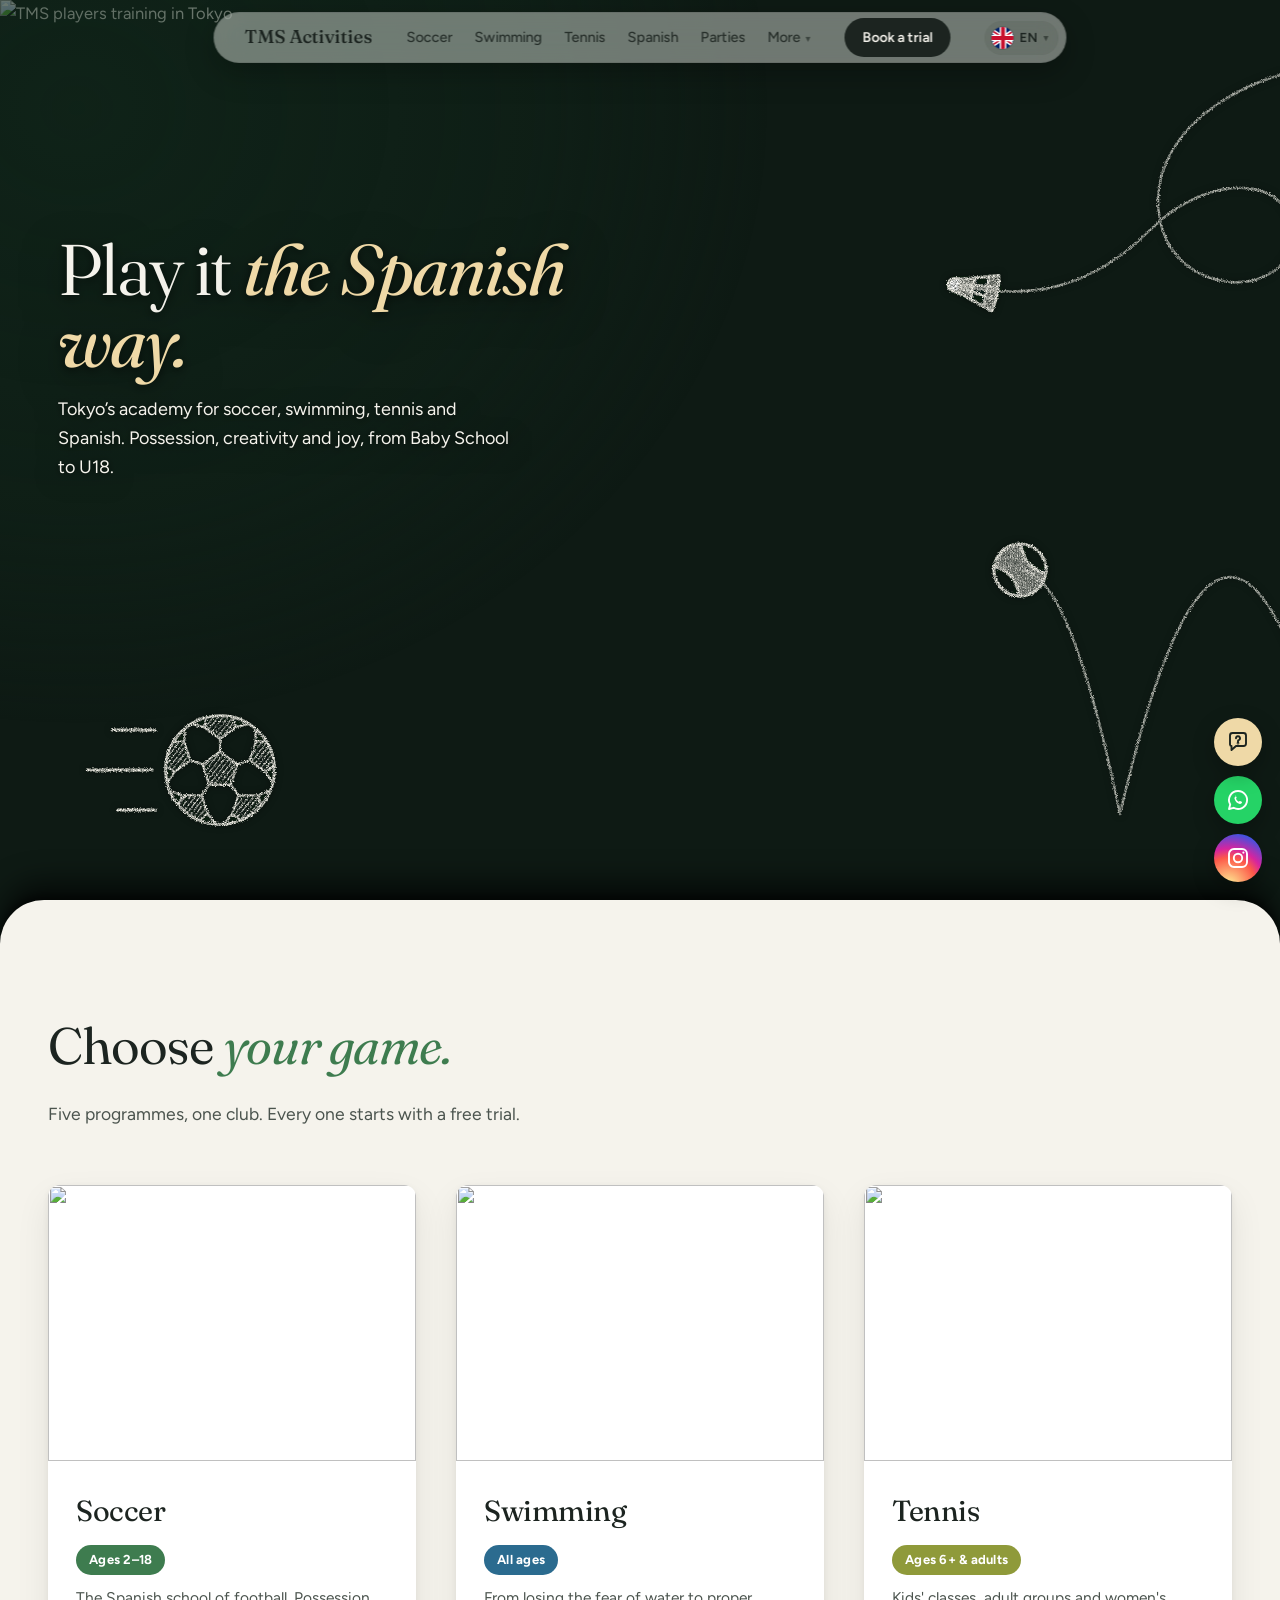
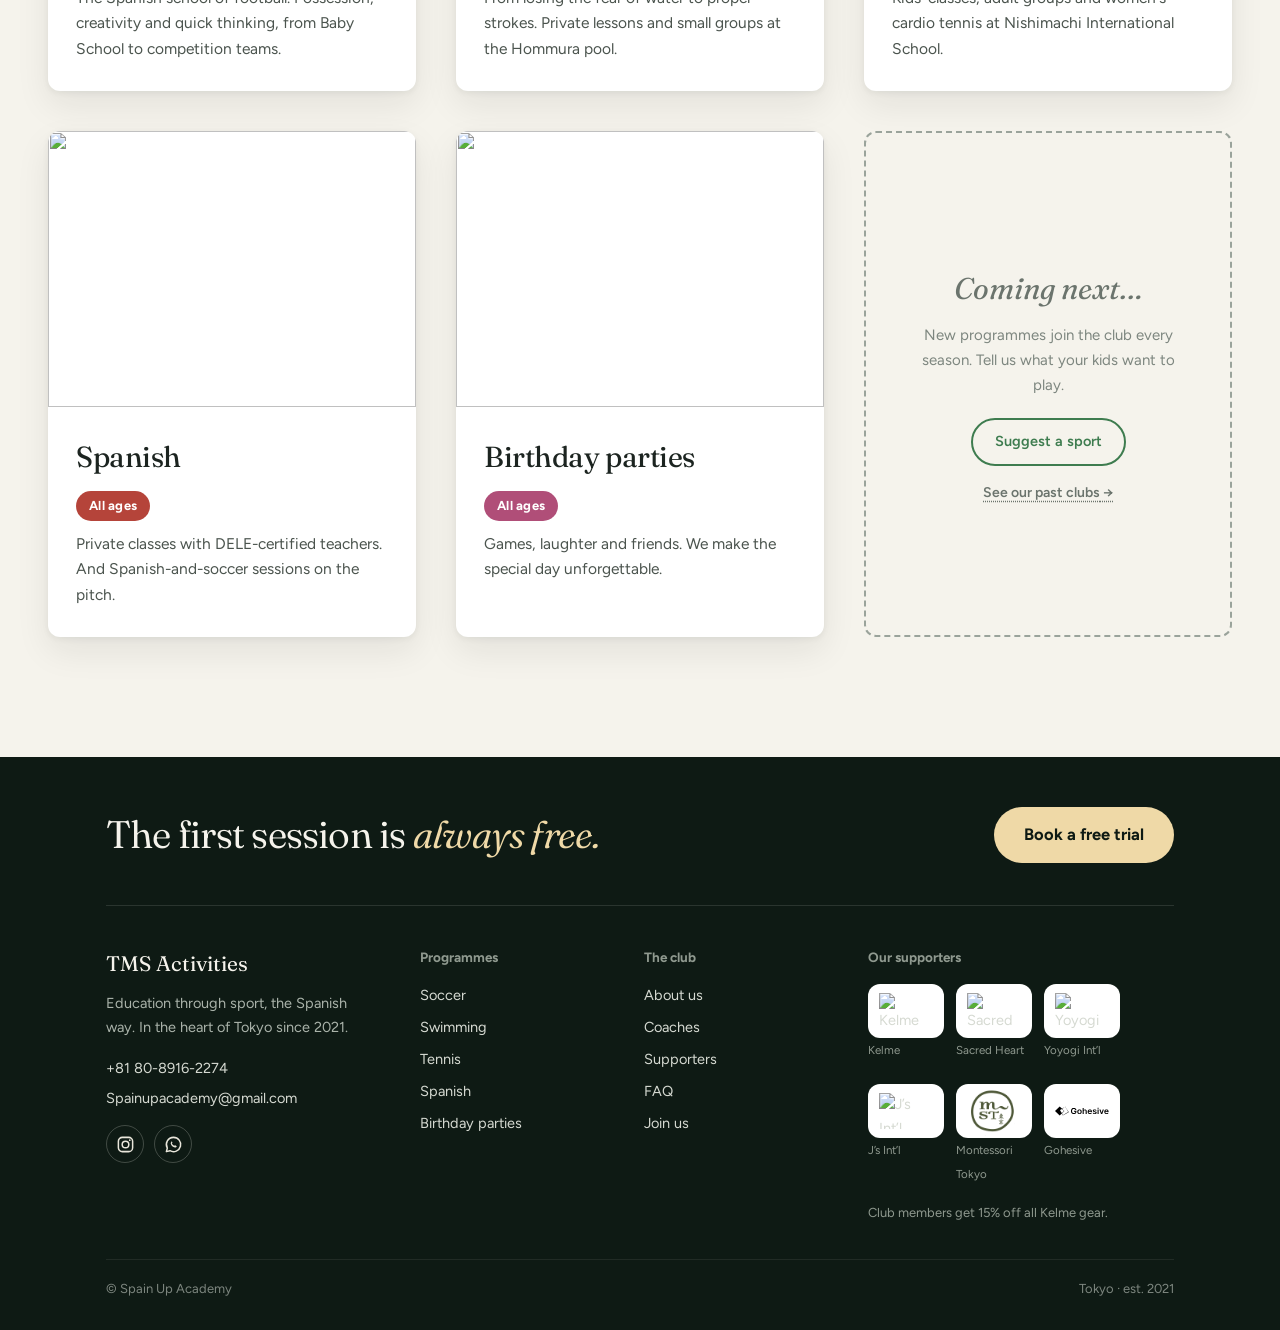
==== commit 8902ae3d: "Montessori logo bigger" ====
--- a/index.html
+++ b/index.html
@@ -6,7 +6,7 @@
 <title>C · Floodlights · TMS Activities</title>
 <link rel="preconnect" href="https://fonts.gstatic.com" crossorigin>
 <link href="https://fonts.googleapis.com/css2?family=Fraunces:ital,opsz,wght@0,9..144,300..700;1,9..144,300..700&family=Figtree:wght@400;500;600;700&family=Caveat:wght@600&display=block" rel="stylesheet">
-<link rel="stylesheet" href="site.css?v=ffc6b8cc">
+<link rel="stylesheet" href="site.css?v=6fcc5496">
 <script src="lite.js?v=ae5314a7"></script>
 <script>try{if((localStorage.getItem("lang")||"en")!=="en"){document.documentElement.classList.add("lang-wait");setTimeout(function(){document.documentElement.classList.remove("lang-wait")},2000)}}catch(e){}</script>
 <style>
--- a/site.css
+++ b/site.css
@@ -445,5 +445,6 @@
 .quickask:hover { border-color: var(--grass); transform: translateY(-1px); }
 .quickask .qi { display: grid; place-items: center; flex: none; width: 30px; height: 30px; border-radius: 50%; background: var(--flood); font: 700 15px "Figtree", sans-serif; }
 .quickask span:last-child::after { content: " →"; color: var(--grass); }
+.flogos img[src*="mst-logo"] { height: 48px; margin: -5px 0; }   /* thin round logo: let it fill the chip */
 
 @view-transition { navigation: auto; }
